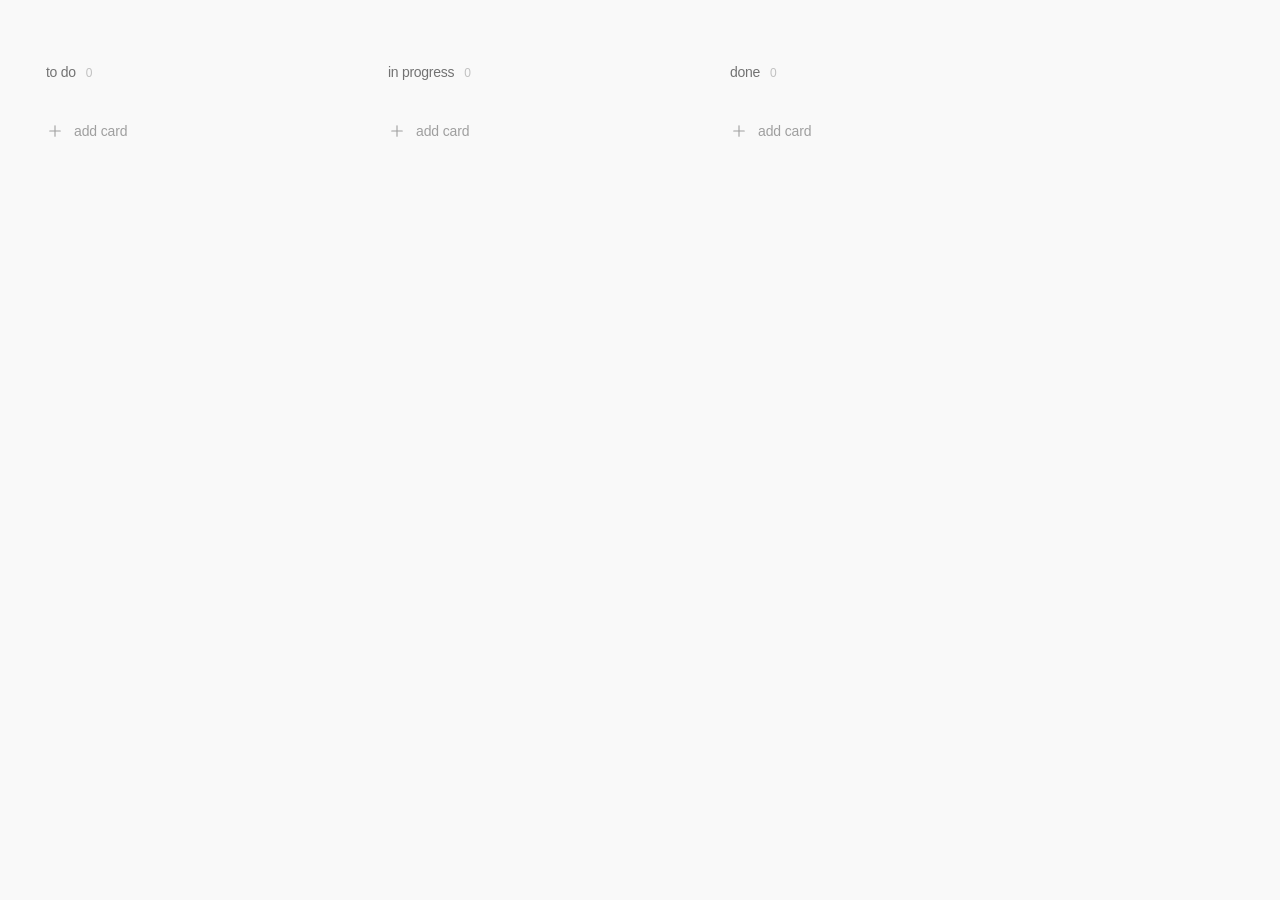
==== index.html @ e8276261 "feat: slick animations" ====
<!doctype html>
<html lang="en">
  <head>
    <meta charset="utf-8" />
    <meta name="viewport" content="width=device-width, initial-scale=1" />
    <title>trell0</title>
    <style>
      :root {
        --color-paper: #f9f9f9;
        --color-ink: #1a1a1a;
        --color-shelf: #ffffff;

        --bg: var(--color-paper);
        --fg: var(--color-ink);
        --sidebar: var(--color-shelf);
        --curve: cubic-bezier(0.16, 1, 0.3, 1);

        --card: #ffffff;
        --line: rgba(0, 0, 0, 0.06);
        --hover: rgba(0, 0, 0, 0.035);
      }

      * {
        box-sizing: border-box;
      }

      html,
      body {
        height: 100%;
      }

      body {
        margin: 0;
        overflow: hidden;
        background-color: var(--bg);
        color: var(--fg);
        -webkit-font-smoothing: antialiased;
        -moz-osx-font-smoothing: grayscale;
        font-family:
          -apple-system, BlinkMacSystemFont, "Geist Variable", sans-serif;
        transition:
          background-color 0.5s,
          color 0.5s;
      }

      .no-scrollbar::-webkit-scrollbar {
        display: none;
      }
      .no-scrollbar {
        -ms-overflow-style: none;
        scrollbar-width: none;
      }

      .topbar {
        position: fixed;
        top: 40px;
        left: 40px;
        z-index: 20;
        display: flex;
        align-items: center;
        gap: 10px;
        pointer-events: none;
      }
      .logo-mark {
        width: 16px;
        height: 16px;
        border-radius: 4px;
        border: 1px solid var(--fg);
        opacity: 0.2;
      }
      .topbar h1 {
        margin: 0;
        font-size: 14px;
        font-weight: 500;
        letter-spacing: -0.02em;
        text-transform: lowercase;
        opacity: 0.5;
      }

      .board {
        height: 100%;
        width: 100%;
        display: flex;
        gap: 22px;
        align-items: flex-start;
        padding: 56px 40px 40px;
        overflow-x: auto;
        overflow-y: hidden;
      }

      .column {
        flex: 0 0 320px;
        max-height: 100%;
        display: flex;
        flex-direction: column;
        min-height: 0;
      }

      .column-header {
        display: flex;
        align-items: baseline;
        gap: 10px;
        padding: 8px 6px 14px;
      }
      .column-header .title {
        font-size: 14px;
        font-weight: 500;
        letter-spacing: -0.02em;
        text-transform: lowercase;
        opacity: 0.6;
      }
      .column-header .count {
        font-size: 12px;
        font-weight: 400;
        opacity: 0.25;
        letter-spacing: -0.01em;
      }

      .cards {
        position: relative;
        display: flex;
        flex-direction: column;
        overflow-y: auto;
        padding-bottom: 0;
        min-height: 12px;
        transition: background-color 0.2s var(--curve);
        border-radius: 16px;
      }
      .cards.drag-over {
        background-color: var(--hover);
      }

      .card {
        position: relative;
        background: var(--card-bg, var(--card));
        border: 1px solid var(--line);
        border-radius: 14px;
        padding: 14px 38px 14px 16px;
        margin-bottom: 8px;
        cursor: pointer;
        font-size: 15px;
        font-weight: 300;
        line-height: 1.5;
        letter-spacing: -0.01em;
        transition:
          transform 0.25s var(--curve),
          box-shadow 0.25s var(--curve),
          opacity 0.25s var(--curve),
          border-color 0.25s var(--curve);
      }
      .card:hover {
        transform: translateY(-1px);
        border-color: color-mix(in srgb, var(--fg) 14%, transparent);
        box-shadow: 0 6px 20px -8px rgba(0, 0, 0, 0.25);
      }
      .card.dragging {
        opacity: 0.35;
      }
      .card-enter {
        animation: cardEnter 520ms var(--curve) both;
      }
      .card-removing {
        pointer-events: none;
        z-index: 5;
        animation: cardRemove 520ms var(--curve) forwards;
      }
      @keyframes cardEnter {
        from {
          opacity: 0;
          transform: translateY(18px) scale(0.96);
          filter: blur(8px);
        }
        to {
          opacity: 1;
          transform: translateY(0) scale(1);
          filter: blur(0);
        }
      }
      @keyframes cardRemove {
        0% {
          opacity: 1;
          transform: scale(1);
        }
        40% {
          opacity: 0.5;
          transform: translateY(-3px) scale(0.985);
        }
        100% {
          opacity: 0;
          transform: translateY(-10px) scale(0.94);
          filter: blur(6px);
        }
      }
      .card.empty .card-title {
        opacity: 0.25;
      }
      .card-title {
        display: block;
        text-transform: none;
        overflow-wrap: break-word;
        word-break: break-word;
      }
      .card-x {
        position: absolute;
        right: 10px;
        top: 50%;
        transform: translateY(-50%);
        padding: 5px;
        line-height: 0;
        border: none;
        background: none;
        color: var(--fg);
        cursor: pointer;
        opacity: 0;
        transition: opacity 0.2s var(--curve);
      }
      .card:hover .card-x {
        opacity: 0.35;
      }
      .card-x:hover {
        opacity: 1 !important;
      }

      .add-card {
        display: flex;
        align-items: center;
        gap: 10px;
        width: 100%;
        margin-top: 4px;
        padding: 12px 16px 12px 6px;
        border: none;
        background: none;
        color: var(--fg);
        cursor: pointer;
        border-radius: 12px;
        font-size: 14px;
        font-weight: 500;
        letter-spacing: -0.01em;
        text-transform: lowercase;
        opacity: 0.4;
        transition:
          opacity 0.2s,
          background-color 0.2s;
      }
      .add-card:hover {
        opacity: 0.9;
        background: var(--hover);
      }

      .icon {
        width: 18px;
        height: 18px;
        flex: 0 0 auto;
      }

      .editor-overlay {
        position: fixed;
        inset: 0;
        z-index: 100;
        display: flex;
        align-items: center;
        justify-content: center;
        padding: 32px;
        opacity: 0;
        pointer-events: none;
        transition: opacity 0.4s var(--curve);
      }
      .editor-overlay.open {
        opacity: 1;
        pointer-events: auto;
      }
      .editor-backdrop {
        position: absolute;
        inset: 0;
        background: color-mix(in srgb, var(--bg) 65%, transparent);
        -webkit-backdrop-filter: blur(8px);
        backdrop-filter: blur(8px);
      }
      .editor-modal {
        position: relative;
        z-index: 1;
        display: flex;
        flex-direction: column;
        width: 100%;
        max-width: 540px;
        max-height: 76vh;
        padding: 22px 24px 18px;
        background: var(--sidebar);
        border: 1px solid var(--line);
        border-radius: 20px;
        box-shadow: 0 30px 80px -24px rgba(0, 0, 0, 0.45);
        opacity: 0;
        transform: scale(0.985) translateY(8px);
        transition:
          opacity 0.4s var(--curve),
          transform 0.5s var(--curve);
      }
      .editor-overlay.open .editor-modal {
        opacity: 1;
        transform: scale(1) translateY(0);
      }

      .editor-close {
        position: absolute;
        top: 16px;
        right: 16px;
        z-index: 2;
        padding: 6px;
        line-height: 0;
        border: none;
        background: none;
        color: var(--fg);
        cursor: pointer;
        opacity: 0.25;
        transition: opacity 0.2s var(--curve);
      }
      .editor-close:hover {
        opacity: 0.9;
      }

      .status-wrap {
        display: flex;
        align-items: center;
        margin-bottom: 12px;
        padding-right: 34px;
      }
      .status-bar {
        font-size: 13px;
        font-weight: 300;
        letter-spacing: -0.02em;
        text-transform: lowercase;
        color: var(--fg);
        transition:
          opacity 0.3s var(--curve),
          transform 0.3s var(--curve),
          filter 0.3s var(--curve);
      }
      .status-visible {
        opacity: 0.4;
        transform: translateY(0);
      }
      .status-hidden {
        opacity: 0;
        transform: translateY(-5px);
      }
      .status-bar:hover {
        opacity: 1;
      }

      .card-color-picker {
        margin-top: 14px;
        display: flex;
        align-items: center;
        justify-content: flex-start;
        gap: 7px;
        opacity: 0;
        transform: translateY(-4px);
        pointer-events: none;
        transition:
          opacity 0.25s var(--curve),
          transform 0.25s var(--curve);
      }
      .editor-overlay.open .card-color-picker {
        opacity: 1;
        transform: translateY(0);
        pointer-events: auto;
      }
      .color-dot {
        width: 14px;
        height: 14px;
        border-radius: 999px;
        border: 1px solid color-mix(in srgb, var(--fg) 15%, transparent);
        background: var(--dot);
        cursor: pointer;
        opacity: 0.5;
        transform: scale(1);
        transition:
          opacity 0.2s var(--curve),
          transform 0.2s var(--curve),
          border-color 0.2s var(--curve);
      }
      .color-dot:hover {
        opacity: 0.9;
        transform: scale(1.06);
      }
      .color-dot.active {
        opacity: 1;
        transform: scale(1.1);
        border-color: color-mix(in srgb, var(--fg) 35%, transparent);
      }

      .editor-scroll {
        flex: 1;
        min-height: 0;
        width: 100%;
        padding: 4px 2px 6px;
        overflow-y: auto;
        scroll-behavior: smooth;
      }
      .editor-wrap {
        width: 100%;
        max-width: 100%;
        position: relative;
      }

      .custom-cursor {
        position: absolute;
        width: 1.5px;
        height: 1.2em;
        background: var(--fg);
        opacity: 0.4;
        pointer-events: none;
        z-index: 10;
        transform: translateY(15%);
        will-change: left, top;
        transition:
          left 80ms cubic-bezier(0.16, 1, 0.3, 1),
          top 80ms cubic-bezier(0.16, 1, 0.3, 1);
      }

      .text-base-style {
        font-family: inherit;
        font-size: 16px;
        font-weight: 300;
        line-height: 1.6;
        letter-spacing: -0.01em;
        white-space: pre-wrap;
        word-wrap: break-word;
        overflow-wrap: break-word;
        display: block;
        width: 100%;
        min-height: 160px;
        outline: none;
        color: var(--fg);
        caret-color: transparent !important;
      }

      [contenteditable] {
        caret-color: transparent !important;
      }
      [contenteditable]:empty:before {
        content: attr(data-placeholder);
        color: var(--fg);
        opacity: 0.2;
        pointer-events: none;
      }

      .char-fade {
        display: inline-block;
        opacity: 0;
        animation: char-entry 0.4s cubic-bezier(0.16, 1, 0.3, 1) forwards;
        will-change: transform, opacity;
      }
      .char-fade.stable {
        animation: none !important;
        opacity: 1 !important;
        transform: none !important;
      }
      @keyframes char-entry {
        from {
          opacity: 0;
          transform: translateY(2px);
          filter: blur(2px);
        }
        to {
          opacity: 1;
          transform: translateY(0);
          filter: blur(0);
        }
      }

      @media (max-width: 640px) {
        .board {
          gap: 14px;
          padding: 44px 16px 24px;
          scroll-snap-type: x proximity;
        }
        .column {
          flex: 0 0 84vw;
          scroll-snap-align: start;
        }
        .editor-overlay {
          padding: 16px;
        }
        .editor-modal {
          max-width: 100%;
          max-height: 84vh;
          padding: 20px 18px 16px;
          border-radius: 16px;
        }
        .text-base-style {
          font-size: 15px;
        }
      }
    </style>
  </head>
  <body>
    <div class="board no-scrollbar" id="board"></div>

    <div class="editor-overlay" id="overlay">
      <div class="editor-backdrop" id="backdrop"></div>
      <div class="editor-modal" id="modal">
        <button class="editor-close" id="closeBtn" title="close (esc)"></button>
        <div class="status-wrap">
          <div class="status-bar status-visible" id="status">0 words</div>
        </div>
        <div class="editor-scroll no-scrollbar">
          <div class="editor-wrap">
            <div class="custom-cursor" id="cursor"></div>
            <div
              id="editor"
              class="text-base-style"
              contenteditable="true"
              spellcheck="false"
              data-placeholder="start writing..."
            ></div>
          </div>
        </div>
        <div class="card-color-picker" id="cardColorPicker"></div>
      </div>
    </div>

    <script>
      const ICON_PLUS =
        '<svg class="icon" viewBox="0 0 24 24" fill="none" stroke="currentColor" stroke-width="1.5" stroke-linecap="round" stroke-linejoin="round"><path d="M12 5v14"/><path d="M5 12h14"/></svg>';
      const ICON_X =
        '<svg viewBox="0 0 24 24" width="14" height="14" fill="none" stroke="currentColor" stroke-width="2" stroke-linecap="round" stroke-linejoin="round"><path d="M18 6 6 18"/><path d="M6 6l12 12"/></svg>';
      const ICON_X_LG =
        '<svg viewBox="0 0 24 24" width="18" height="18" fill="none" stroke="currentColor" stroke-width="1.75" stroke-linecap="round" stroke-linejoin="round"><path d="M18 6 6 18"/><path d="M6 6l12 12"/></svg>';

      document.getElementById("closeBtn").innerHTML = ICON_X_LG;

      const COLUMNS = [
        { title: "to do", cards: [] },
        { title: "in progress", cards: [] },
        { title: "done", cards: [] },
      ];

      const STORAGE_KEY = "trell0-board-state";
      const CARD_COLORS = [
        "#FFFFFF",
        "#FFB3B3",
        "#FFD9B3",
        "#FFFFE0",
        "#B3FFB3",
        "#B3FFFF",
        "#B3B3FF",
        "#FFB3FF",
      ];

      let uid = 1;

      function getCleanText(html) {
        if (!html) return "";
        const doc = new DOMParser().parseFromString(html, "text/html");
        return doc.body.textContent || "";
      }
      function esc(c) {
        return c
          .replace(/&/g, "&amp;")
          .replace(/</g, "&lt;")
          .replace(/>/g, "&gt;");
      }
      function titleFromBody(body) {
        return getCleanText(body).trim().split("\n")[0] || "untitled";
      }

      const board = document.getElementById("board");

      function loadState() {
        try {
          const raw = localStorage.getItem(STORAGE_KEY);
          if (!raw) return COLUMNS;
          const parsed = JSON.parse(raw);
          if (!Array.isArray(parsed)) return COLUMNS;
          return parsed.map((col, i) => ({
            title: col.title || COLUMNS[i]?.title || "untitled",
            cards: Array.isArray(col.cards)
              ? col.cards.map((item) => {
                  if (typeof item === "string")
                    return { body: item, color: "" };
                  return {
                    body: item?.body || "",
                    color: item?.color || "",
                  };
                })
              : [],
          }));
        } catch {
          return COLUMNS;
        }
      }

      let state = loadState();

      function saveState() {
        try {
          localStorage.setItem(STORAGE_KEY, JSON.stringify(state));
        } catch {}
      }

      function syncStateFromDOM() {
        state = [...board.querySelectorAll(".column")].map((col) => ({
          title: col.querySelector(".title")?.textContent || "untitled",
          cards: [...col.querySelectorAll(".card:not(.card-removing)")].map(
            (card) => ({
              body: card.dataset.body || "",
              color: card.dataset.color || "",
            }),
          ),
        }));
      }

      function makeCard(input) {
        const body = typeof input === "string" ? input : input?.body || "";
        const color = typeof input === "string" ? "" : input?.color || "";
        const card = document.createElement("div");
        card.className = "card card-enter";
        card.draggable = true;
        card.dataset.id = "c" + uid++;
        card.dataset.body = body || "";
        card.dataset.color = color;

        const title = document.createElement("span");
        title.className = "card-title";
        card.appendChild(title);

        const x = document.createElement("button");
        x.className = "card-x";
        x.innerHTML = ICON_X;
        card.appendChild(x);

        refreshCard(card);

        card.addEventListener("click", () => openEditor(card));
        x.addEventListener("click", (e) => {
          e.stopPropagation();
          const add = card.closest(".column").querySelector(".add-card");

          const movers = [];
          let sib = card.nextElementSibling;
          while (sib) {
            if (sib.classList.contains("card")) movers.push(sib);
            sib = sib.nextElementSibling;
          }
          movers.push(add);
          const fromTops = movers.map((el) => el.getBoundingClientRect().top);

          const offTop = card.offsetTop;
          const w = card.offsetWidth;
          card.style.position = "absolute";
          card.style.top = offTop + "px";
          card.style.left = "0";
          card.style.width = w + "px";
          card.style.margin = "0";
          card.classList.add("card-removing");

          movers.forEach((el, i) => animateAddButton(el, fromTops[i]));

          syncStateFromDOM();
          updateCounts();
          saveState();

          card.addEventListener(
            "animationend",
            () => {
              card.remove();
            },
            { once: true },
          );
        });

        card.addEventListener("dragstart", () => {
          dragged = card;
          card.classList.add("dragging");
        });
        card.addEventListener("dragend", () => {
          card.classList.remove("dragging");
          dragged = null;
          document
            .querySelectorAll(".cards.drag-over")
            .forEach((c) => c.classList.remove("drag-over"));
        });

        return card;
      }

      function refreshCard(card) {
        const body = card.dataset.body;
        const clean = titleFromBody(body);
        card.querySelector(".card-title").textContent = clean;
        card.classList.toggle("empty", !getCleanText(body).trim());
        if (card.dataset.color)
          card.style.setProperty("--card-bg", card.dataset.color);
        else card.style.removeProperty("--card-bg");
      }

      function buildBoard() {
        board.innerHTML = "";
        state.forEach((col, colIndex) => {
          const column = document.createElement("div");
          column.className = "column";

          const header = document.createElement("div");
          header.className = "column-header";
          header.innerHTML =
            '<span class="title">' +
            col.title +
            '</span><span class="count"></span>';
          column.appendChild(header);

          const cards = document.createElement("div");
          cards.className = "cards no-scrollbar";
          column.appendChild(cards);

          col.cards.forEach((text) => cards.appendChild(makeCard(text)));

          const add = document.createElement("button");
          add.className = "add-card";
          add.innerHTML = ICON_PLUS + "<span>add card</span>";
          add.addEventListener("click", () => {
            const addTop = add.getBoundingClientRect().top;
            const c = makeCard({ body: "", color: "" });
            cards.appendChild(c);

            state[colIndex].cards.push({ body: "", color: "" });
            updateCounts();
            saveState();
            animateAddButton(add, addTop);

            setTimeout(() => {
              c.classList.remove("card-enter");
            }, 520);
          });
          column.appendChild(add);

          cards.addEventListener("dragover", (e) => {
            e.preventDefault();
            cards.classList.add("drag-over");
            if (!dragged) return;
            const after = afterElement(cards, e.clientY);
            if (after == null) cards.appendChild(dragged);
            else cards.insertBefore(dragged, after);
          });
          cards.addEventListener("dragleave", (e) => {
            if (!cards.contains(e.relatedTarget))
              cards.classList.remove("drag-over");
          });
          cards.addEventListener("drop", (e) => {
            e.preventDefault();
            cards.classList.remove("drag-over");
            syncStateFromDOM();
            updateCounts();
            saveState();
          });

          board.appendChild(column);
        });
        updateCounts();
      }

      function afterElement(container, y) {
        const els = [...container.querySelectorAll(".card:not(.dragging)")];
        let closest = { offset: -Infinity, el: null };
        for (const el of els) {
          const box = el.getBoundingClientRect();
          const offset = y - box.top - box.height / 2;
          if (offset < 0 && offset > closest.offset) closest = { offset, el };
        }
        return closest.el;
      }

      function animateAddButton(add, fromTop) {
        const toTop = add.getBoundingClientRect().top;
        const delta = fromTop - toTop;
        if (!delta) return;
        const easing =
          getComputedStyle(document.documentElement)
            .getPropertyValue("--curve")
            .trim() || "cubic-bezier(0.16, 1, 0.3, 1)";
        add.getAnimations().forEach((anim) => anim.cancel());
        add.animate(
          [
            { transform: `translateY(${delta}px)` },
            { transform: "translateY(0)" },
          ],
          { duration: 520, easing },
        );
      }

      function updateCounts() {
        document.querySelectorAll(".column").forEach((col) => {
          const n = col.querySelectorAll(".card:not(.card-removing)").length;
          col.querySelector(".count").textContent = n;
        });
      }

      let dragged = null;

      const overlay = document.getElementById("overlay");
      const backdrop = document.getElementById("backdrop");
      const editor = document.getElementById("editor");
      const cursorEl = document.getElementById("cursor");
      const statusBar = document.getElementById("status");
      const closeBtn = document.getElementById("closeBtn");
      const cardColorPicker = document.getElementById("cardColorPicker");

      let activeCard = null;
      let isTyping = false;
      let syncTimeout = null;
      let typingTimeout = null;

      function renderColorPicker() {
        cardColorPicker.innerHTML = "";
        CARD_COLORS.forEach((color, i) => {
          const dot = document.createElement("button");
          dot.className = "color-dot";
          dot.type = "button";
          dot.style.setProperty("--dot", color || "var(--card)");
          dot.title = i === 0 ? "default" : "set card color";
          dot.addEventListener("click", () => {
            if (!activeCard) return;
            activeCard.dataset.color = color;
            refreshCard(activeCard);
            syncStateFromDOM();
            saveState();
            syncColorPickerState();
          });
          cardColorPicker.appendChild(dot);
        });
      }

      function syncColorPickerState() {
        const selected = activeCard?.dataset.color || "";
        [...cardColorPicker.querySelectorAll(".color-dot")].forEach(
          (dot, i) => {
            dot.classList.toggle("active", CARD_COLORS[i] === selected);
          },
        );
      }

      function setTyping(t) {
        isTyping = t;
        statusBar.classList.toggle("status-hidden", t);
        statusBar.classList.toggle("status-visible", !t);
      }

      function updateWordCount() {
        const text = getCleanText(editor.innerHTML).trim();
        const wc = text ? text.split(/\s+/).length : 0;
        statusBar.textContent = wc + (wc === 1 ? " word" : " words");
      }

      function updateCursorPos() {
        const selection = window.getSelection();
        if (!selection || selection.rangeCount === 0 || !editor) return;

        const range = selection.getRangeAt(0).cloneRange();
        let rect;

        if (range.collapsed) {
          const dummy = document.createElement("span");
          dummy.textContent = "\u200b";
          range.insertNode(dummy);
          rect = dummy.getBoundingClientRect();
          const parent = dummy.parentNode;
          if (parent) {
            parent.removeChild(dummy);
            parent.normalize();
          }
        } else {
          rect = range.getBoundingClientRect();
        }

        if (rect) {
          const editorRect = editor.getBoundingClientRect();
          cursorEl.style.left = rect.left - editorRect.left + "px";
          cursorEl.style.top = rect.top - editorRect.top + "px";
        }
      }

      function edit() {
        if (!editor) return;
        const val = editor.innerHTML;

        setTyping(true);
        if (typingTimeout) clearTimeout(typingTimeout);
        typingTimeout = setTimeout(() => setTyping(false), 800);

        if (syncTimeout) clearTimeout(syncTimeout);
        syncTimeout = setTimeout(() => {
          if (activeCard) {
            activeCard.dataset.body = val;
            refreshCard(activeCard);
            syncStateFromDOM();
            saveState();
          }
        }, 1000);

        updateWordCount();
        updateCursorPos();
      }

      function handleKeyDown(e) {
        const isMod = e.metaKey || e.ctrlKey;

        if (e.key === "Escape") {
          closeEditor();
          return;
        }

        if (e.key === "Enter") {
          editor
            .querySelectorAll(".char-fade:not(.stable)")
            .forEach((el) => el.classList.add("stable"));
          setTimeout(() => {
            edit();
            updateCursorPos();
          }, 10);
          return;
        }

        if (e.key.length === 1 && !isMod) {
          e.preventDefault();
          const char = e.key === " " ? "&nbsp;" : esc(e.key);
          const html = '<span class="char-fade">' + char + "</span>";
          document.execCommand("insertHTML", false, html);

          const lastChar = editor.querySelector(".char-fade:not(.stable)");
          if (lastChar) setTimeout(() => lastChar.classList.add("stable"), 400);

          edit();
        }

        if (e.key === "Tab") {
          e.preventDefault();
          document.execCommand("insertHTML", false, "&nbsp;&nbsp;");
          edit();
        }

        setTimeout(updateCursorPos, 0);
      }

      editor.addEventListener("input", edit);
      editor.addEventListener("keydown", handleKeyDown);
      editor.addEventListener("mouseup", updateCursorPos);
      editor.addEventListener("keyup", updateCursorPos);

      function openEditor(card) {
        if (activeCard === card) return;
        if (activeCard) closeEditor();

        activeCard = card;

        editor.innerHTML = card.dataset.body || "";
        editor
          .querySelectorAll(".char-fade")
          .forEach((el) => el.classList.add("stable"));

        setTyping(false);
        updateWordCount();
        syncColorPickerState();

        overlay.classList.add("open");
        requestAnimationFrame(() => {
          editor.focus();
          const range = document.createRange();
          const sel = window.getSelection();
          range.selectNodeContents(editor);
          range.collapse(false);
          sel.removeAllRanges();
          sel.addRange(range);
          requestAnimationFrame(updateCursorPos);
        });
      }

      function closeEditor() {
        if (!activeCard) return;
        if (syncTimeout) clearTimeout(syncTimeout);
        activeCard.dataset.body = editor.innerHTML;
        refreshCard(activeCard);
        syncStateFromDOM();
        saveState();
        activeCard = null;
        overlay.classList.remove("open");
      }

      backdrop.addEventListener("click", () => closeEditor());

      closeBtn.addEventListener("click", (e) => {
        e.stopPropagation();
        closeEditor();
      });

      buildBoard();
      renderColorPicker();
    </script>
  </body>
</html>
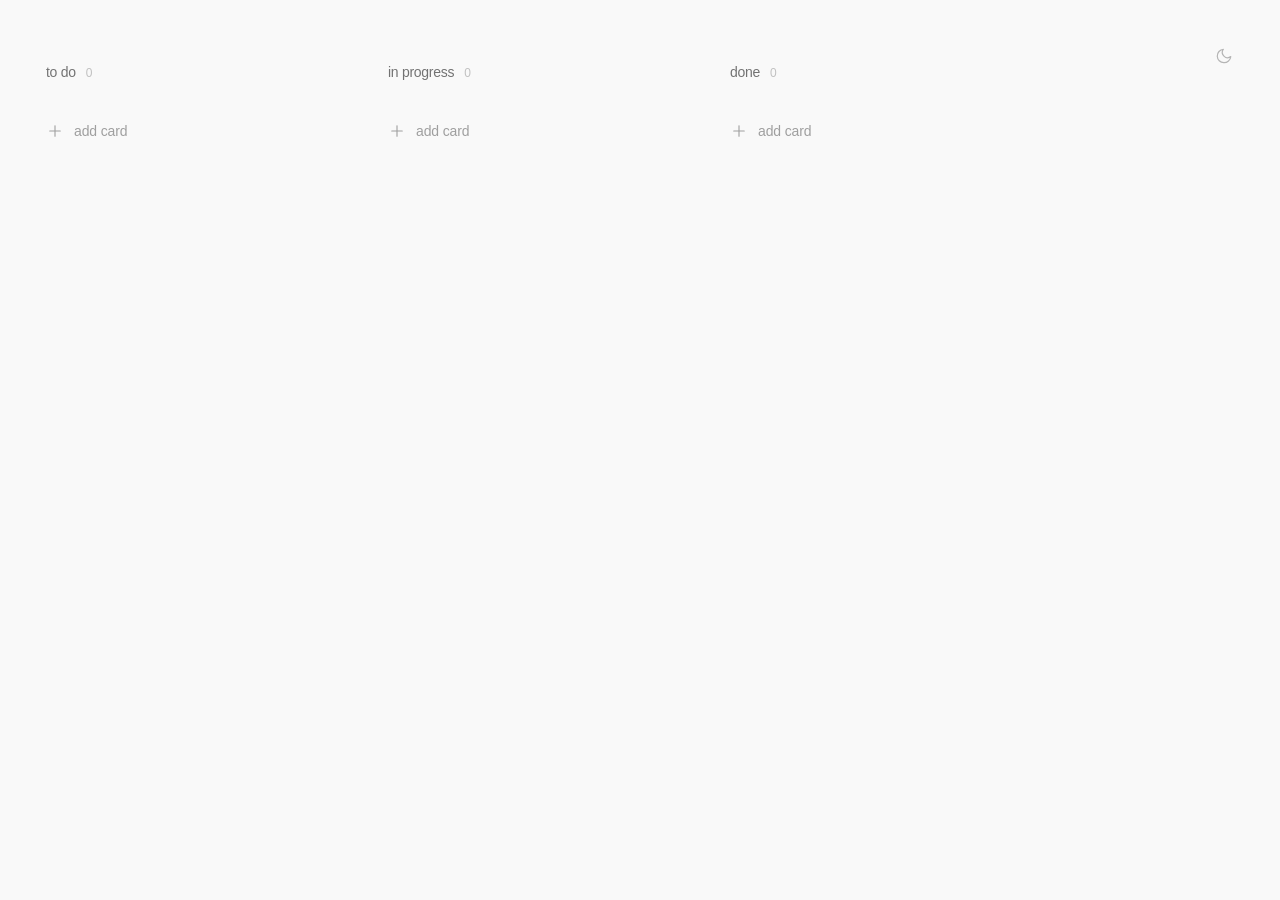
==== commit e62fffde: "feat: dark mode" ====
--- a/index.html
+++ b/index.html
@@ -18,6 +18,22 @@
         --card: #ffffff;
         --line: rgba(0, 0, 0, 0.06);
         --hover: rgba(0, 0, 0, 0.035);
+        --card-shadow: 0 6px 20px -8px rgba(0, 0, 0, 0.25);
+
+        color-scheme: light;
+      }
+
+      :root[data-theme="dark"] {
+        --color-paper: #0d0d0f;
+        --color-ink: #ececed;
+        --color-shelf: #161618;
+
+        --card: #1a1a1d;
+        --line: rgba(255, 255, 255, 0.08);
+        --hover: rgba(255, 255, 255, 0.05);
+        --card-shadow: 0 10px 28px -12px rgba(0, 0, 0, 0.75);
+
+        color-scheme: dark;
       }
 
       * {
@@ -77,6 +93,51 @@
         opacity: 0.5;
       }
 
+      .theme-toggle {
+        position: fixed;
+        top: 40px;
+        right: 40px;
+        z-index: 20;
+        display: flex;
+        align-items: center;
+        justify-content: center;
+        padding: 7px;
+        line-height: 0;
+        border: none;
+        background: none;
+        color: var(--fg);
+        cursor: pointer;
+        border-radius: 9px;
+        opacity: 0.3;
+        -webkit-tap-highlight-color: transparent;
+        transition:
+          opacity 0.2s var(--curve),
+          background-color 0.2s var(--curve);
+      }
+      .theme-toggle:hover {
+        opacity: 0.85;
+        background: var(--hover);
+      }
+      .theme-toggle svg {
+        width: 18px;
+        height: 18px;
+        animation: iconSwap 0.5s var(--curve);
+        transition: transform 0.55s var(--curve);
+      }
+      .theme-toggle:hover svg {
+        transform: rotate(35deg) scale(1.06);
+      }
+      @keyframes iconSwap {
+        from {
+          opacity: 0;
+          transform: rotate(-40deg) scale(0.7);
+        }
+        to {
+          opacity: 1;
+          transform: rotate(0) scale(1);
+        }
+      }
+
       .board {
         height: 100%;
         width: 100%;
@@ -133,6 +194,7 @@
       .card {
         position: relative;
         background: var(--card-bg, var(--card));
+        color: var(--card-fg, var(--fg));
         border: 1px solid var(--line);
         border-radius: 14px;
         padding: 14px 38px 14px 16px;
@@ -146,12 +208,14 @@
           transform 0.25s var(--curve),
           box-shadow 0.25s var(--curve),
           opacity 0.25s var(--curve),
-          border-color 0.25s var(--curve);
+          border-color 0.25s var(--curve),
+          background-color 0.4s var(--curve),
+          color 0.4s var(--curve);
       }
       .card:hover {
         transform: translateY(-1px);
         border-color: color-mix(in srgb, var(--fg) 14%, transparent);
-        box-shadow: 0 6px 20px -8px rgba(0, 0, 0, 0.25);
+        box-shadow: var(--card-shadow);
       }
       .card.dragging {
         opacity: 0.35;
@@ -209,7 +273,7 @@
         line-height: 0;
         border: none;
         background: none;
-        color: var(--fg);
+        color: inherit;
         cursor: pointer;
         opacity: 0;
         transition: opacity 0.2s var(--curve);
@@ -293,7 +357,9 @@
         transform: scale(0.985) translateY(8px);
         transition:
           opacity 0.4s var(--curve),
-          transform 0.5s var(--curve);
+          transform 0.5s var(--curve),
+          background-color 0.5s,
+          border-color 0.5s;
       }
       .editor-overlay.open .editor-modal {
         opacity: 1;
@@ -470,32 +536,152 @@
       }
 
       @media (max-width: 640px) {
+        .topbar {
+          top: 16px;
+          left: 16px;
+        }
         .board {
           gap: 14px;
           padding: 44px 16px 24px;
-          scroll-snap-type: x proximity;
+          scroll-snap-type: x mandatory;
+          -webkit-overflow-scrolling: touch;
         }
         .column {
-          flex: 0 0 84vw;
-          scroll-snap-align: start;
+          flex: 0 0 85vw;
+          scroll-snap-align: center;
+        }
+        .theme-toggle {
+          top: 14px;
+          right: 16px;
+          padding: 10px;
+        }
+        .theme-toggle svg {
+          width: 20px;
+          height: 20px;
+        }
+        .card {
+          padding: 16px 40px 16px 16px;
+          font-size: 16px;
+          margin-bottom: 10px;
+          border-radius: 16px;
+          -webkit-tap-highlight-color: transparent;
+        }
+        .card-x {
+          opacity: 0.35;
+          padding: 8px;
+        }
+        .card-x svg {
+          width: 16px;
+          height: 16px;
+        }
+        .add-card {
+          padding: 14px 16px 14px 8px;
+          font-size: 15px;
+          min-height: 48px;
+        }
+        .add-card .icon {
+          width: 20px;
+          height: 20px;
         }
         .editor-overlay {
-          padding: 16px;
+          padding: 12px;
+          align-items: flex-end;
         }
         .editor-modal {
           max-width: 100%;
-          max-height: 84vh;
-          padding: 20px 18px 16px;
-          border-radius: 16px;
+          max-height: 85vh;
+          padding: 20px 16px 16px;
+          border-radius: 20px 20px 0 0;
+          transform: translateY(20px);
+        }
+        .editor-scroll {
+          max-height: 60vh;
+        }
+        .editor-close {
+          padding: 10px;
+          top: 12px;
+          right: 12px;
         }
         .text-base-style {
-          font-size: 15px;
+          font-size: 16px;
+          min-height: 120px;
+        }
+        .card-color-picker {
+          gap: 10px;
+          padding-bottom: env(safe-area-inset-bottom, 8px);
+        }
+        .color-dot {
+          width: 20px;
+          height: 20px;
+          padding: 0;
+          min-width: 20px;
+        }
+        .status-bar {
+          font-size: 14px;
+        }
+      }
+
+      @media (max-width: 380px) {
+        .board {
+          padding: 40px 12px 20px;
+          gap: 12px;
+        }
+        .column {
+          flex: 0 0 88vw;
+        }
+        .column-header {
+          padding: 6px 4px 10px;
+        }
+        .editor-modal {
+          padding: 16px 12px 12px;
+        }
+      }
+
+      @media (min-width: 641px) and (max-width: 1024px) {
+        .board {
+          padding: 56px 24px 32px;
+          gap: 18px;
+        }
+        .column {
+          flex: 0 0 280px;
+        }
+      }
+
+      @media (prefers-reduced-motion: reduce) {
+        *,
+        *::before,
+        *::after {
+          animation-duration: 0.01ms !important;
+          animation-iteration-count: 1 !important;
+          transition-duration: 0.01ms !important;
         }
       }
     </style>
+    <script>
+      (function () {
+        try {
+          var saved = localStorage.getItem("trell0-theme");
+          var theme =
+            saved === "dark" || saved === "light"
+              ? saved
+              : window.matchMedia &&
+                  window.matchMedia("(prefers-color-scheme: dark)").matches
+                ? "dark"
+                : "light";
+          document.documentElement.setAttribute("data-theme", theme);
+        } catch (e) {}
+      })();
+    </script>
   </head>
   <body>
     <div class="board no-scrollbar" id="board"></div>
+
+    <button
+      class="theme-toggle"
+      id="themeToggle"
+      aria-label="toggle theme"
+      title="toggle theme"
+    ></button>
 
     <div class="editor-overlay" id="overlay">
       <div class="editor-backdrop" id="backdrop"></div>
@@ -527,6 +713,10 @@
         '<svg viewBox="0 0 24 24" width="14" height="14" fill="none" stroke="currentColor" stroke-width="2" stroke-linecap="round" stroke-linejoin="round"><path d="M18 6 6 18"/><path d="M6 6l12 12"/></svg>';
       const ICON_X_LG =
         '<svg viewBox="0 0 24 24" width="18" height="18" fill="none" stroke="currentColor" stroke-width="1.75" stroke-linecap="round" stroke-linejoin="round"><path d="M18 6 6 18"/><path d="M6 6l12 12"/></svg>';
+      const ICON_MOON =
+        '<svg viewBox="0 0 24 24" fill="none" stroke="currentColor" stroke-width="1.6" stroke-linecap="round" stroke-linejoin="round"><path d="M21 12.79A9 9 0 1 1 11.21 3 7 7 0 0 0 21 12.79z"/></svg>';
+      const ICON_SUN =
+        '<svg viewBox="0 0 24 24" fill="none" stroke="currentColor" stroke-width="1.6" stroke-linecap="round" stroke-linejoin="round"><circle cx="12" cy="12" r="4"/><path d="M12 2v2"/><path d="M12 20v2"/><path d="M4.93 4.93l1.41 1.41"/><path d="M17.66 17.66l1.41 1.41"/><path d="M2 12h2"/><path d="M20 12h2"/><path d="M6.34 17.66l-1.41 1.41"/><path d="M19.07 4.93l-1.41 1.41"/></svg>';
 
       document.getElementById("closeBtn").innerHTML = ICON_X_LG;
 
@@ -538,7 +728,7 @@
 
       const STORAGE_KEY = "trell0-board-state";
       const CARD_COLORS = [
-        "#FFFFFF",
+        "",
         "#FFB3B3",
         "#FFD9B3",
         "#FFFFE0",
@@ -690,9 +880,13 @@
         const clean = titleFromBody(body);
         card.querySelector(".card-title").textContent = clean;
         card.classList.toggle("empty", !getCleanText(body).trim());
-        if (card.dataset.color)
+        if (card.dataset.color) {
           card.style.setProperty("--card-bg", card.dataset.color);
-        else card.style.removeProperty("--card-bg");
+          card.style.setProperty("--card-fg", "#1a1a1a");
+        } else {
+          card.style.removeProperty("--card-bg");
+          card.style.removeProperty("--card-fg");
+        }
       }
 
       function buildBoard() {
@@ -992,6 +1186,45 @@
         closeEditor();
       });
 
+      const themeToggle = document.getElementById("themeToggle");
+
+      function applyTheme(theme) {
+        document.documentElement.setAttribute("data-theme", theme);
+        themeToggle.innerHTML = theme === "dark" ? ICON_SUN : ICON_MOON;
+        themeToggle.title =
+          theme === "dark" ? "switch to light" : "switch to dark";
+      }
+
+      function currentTheme() {
+        return document.documentElement.getAttribute("data-theme") === "dark"
+          ? "dark"
+          : "light";
+      }
+
+      applyTheme(currentTheme());
+
+      themeToggle.addEventListener("click", () => {
+        const next = currentTheme() === "dark" ? "light" : "dark";
+        applyTheme(next);
+        try {
+          localStorage.setItem("trell0-theme", next);
+        } catch {}
+      });
+
+      const themeMedia =
+        window.matchMedia && window.matchMedia("(prefers-color-scheme: dark)");
+      if (themeMedia && themeMedia.addEventListener) {
+        themeMedia.addEventListener("change", (e) => {
+          let saved;
+          try {
+            saved = localStorage.getItem("trell0-theme");
+          } catch {}
+          if (saved !== "dark" && saved !== "light") {
+            applyTheme(e.matches ? "dark" : "light");
+          }
+        });
+      }
+
       buildBoard();
       renderColorPicker();
     </script>
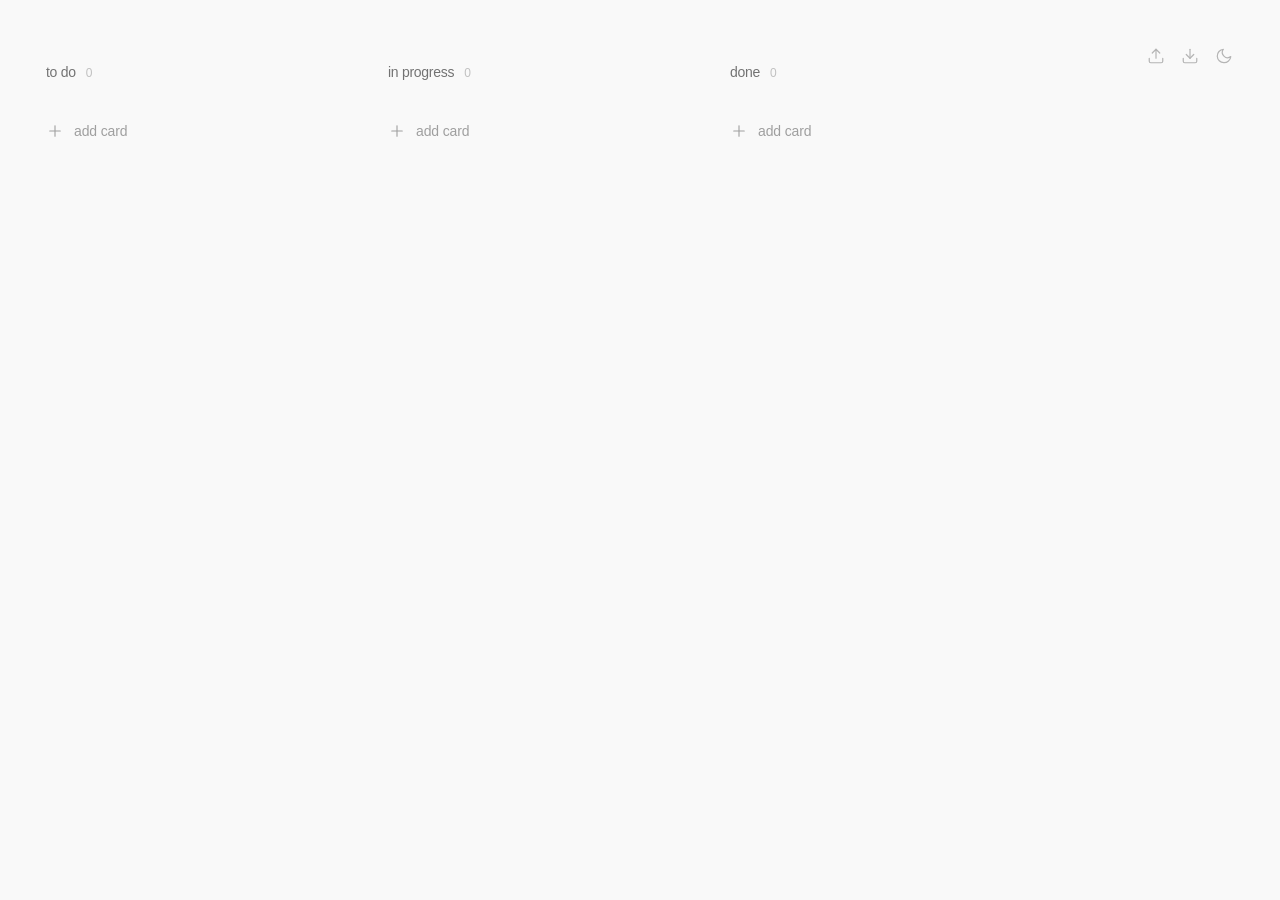
==== commit 744837db: "feat: json export/upload" ====
--- a/index.html
+++ b/index.html
@@ -93,11 +93,43 @@
         opacity: 0.5;
       }
 
-      .theme-toggle {
+      .top-actions {
         position: fixed;
         top: 40px;
         right: 40px;
         z-index: 20;
+        display: flex;
+        align-items: center;
+        gap: 2px;
+      }
+
+      .top-action {
+        display: flex;
+        align-items: center;
+        justify-content: center;
+        padding: 7px;
+        line-height: 0;
+        border: none;
+        background: none;
+        color: var(--fg);
+        cursor: pointer;
+        border-radius: 9px;
+        opacity: 0.3;
+        -webkit-tap-highlight-color: transparent;
+        transition:
+          opacity 0.2s var(--curve),
+          background-color 0.2s var(--curve);
+      }
+      .top-action:hover {
+        opacity: 0.85;
+        background: var(--hover);
+      }
+      .top-action svg {
+        width: 18px;
+        height: 18px;
+      }
+
+      .theme-toggle {
         display: flex;
         align-items: center;
         justify-content: center;
@@ -550,9 +582,18 @@
           flex: 0 0 85vw;
           scroll-snap-align: center;
         }
-        .theme-toggle {
+        .top-actions {
           top: 14px;
           right: 16px;
+        }
+        .top-action {
+          padding: 10px;
+        }
+        .top-action svg {
+          width: 20px;
+          height: 20px;
+        }
+        .theme-toggle {
           padding: 10px;
         }
         .theme-toggle svg {
@@ -676,12 +717,27 @@
   <body>
     <div class="board no-scrollbar" id="board"></div>
 
-    <button
-      class="theme-toggle"
-      id="themeToggle"
-      aria-label="toggle theme"
-      title="toggle theme"
-    ></button>
+    <div class="top-actions" id="topActions">
+      <button
+        class="top-action"
+        id="importBtn"
+        aria-label="import board"
+        title="import board"
+      ></button>
+      <button
+        class="top-action"
+        id="exportBtn"
+        aria-label="export board"
+        title="export board"
+      ></button>
+      <button
+        class="theme-toggle"
+        id="themeToggle"
+        aria-label="toggle theme"
+        title="toggle theme"
+      ></button>
+    </div>
+    <input type="file" id="importInput" accept=".json" hidden />
 
     <div class="editor-overlay" id="overlay">
       <div class="editor-backdrop" id="backdrop"></div>
@@ -717,8 +773,14 @@
         '<svg viewBox="0 0 24 24" fill="none" stroke="currentColor" stroke-width="1.6" stroke-linecap="round" stroke-linejoin="round"><path d="M21 12.79A9 9 0 1 1 11.21 3 7 7 0 0 0 21 12.79z"/></svg>';
       const ICON_SUN =
         '<svg viewBox="0 0 24 24" fill="none" stroke="currentColor" stroke-width="1.6" stroke-linecap="round" stroke-linejoin="round"><circle cx="12" cy="12" r="4"/><path d="M12 2v2"/><path d="M12 20v2"/><path d="M4.93 4.93l1.41 1.41"/><path d="M17.66 17.66l1.41 1.41"/><path d="M2 12h2"/><path d="M20 12h2"/><path d="M6.34 17.66l-1.41 1.41"/><path d="M19.07 4.93l-1.41 1.41"/></svg>';
+      const ICON_DOWNLOAD =
+        '<svg viewBox="0 0 24 24" fill="none" stroke="currentColor" stroke-width="1.6" stroke-linecap="round" stroke-linejoin="round"><path d="M21 15v4a2 2 0 0 1-2 2H5a2 2 0 0 1-2-2v-4"/><polyline points="7 10 12 15 17 10"/><line x1="12" y1="15" x2="12" y2="3"/></svg>';
+      const ICON_UPLOAD =
+        '<svg viewBox="0 0 24 24" fill="none" stroke="currentColor" stroke-width="1.6" stroke-linecap="round" stroke-linejoin="round"><path d="M21 15v4a2 2 0 0 1-2 2H5a2 2 0 0 1-2-2v-4"/><polyline points="17 8 12 3 7 8"/><line x1="12" y1="3" x2="12" y2="15"/></svg>';
 
       document.getElementById("closeBtn").innerHTML = ICON_X_LG;
+      document.getElementById("importBtn").innerHTML = ICON_UPLOAD;
+      document.getElementById("exportBtn").innerHTML = ICON_DOWNLOAD;
 
       const COLUMNS = [
         { title: "to do", cards: [] },
@@ -789,6 +851,50 @@
         } catch {}
       }
 
+      function exportBoard() {
+        syncStateFromDOM();
+        const json = JSON.stringify(state, null, 2);
+        const blob = new Blob([json], { type: "application/json" });
+        const url = URL.createObjectURL(blob);
+        const a = document.createElement("a");
+        a.href = url;
+        a.download = "trell0-board.json";
+        a.click();
+        URL.revokeObjectURL(url);
+      }
+
+      function importBoard(file) {
+        if (!file) return;
+        const reader = new FileReader();
+        reader.onload = (e) => {
+          try {
+            const parsed = JSON.parse(e.target.result);
+            if (!Array.isArray(parsed)) throw new Error();
+            const validated = parsed.map((col, i) => ({
+              title: col.title || COLUMNS[i]?.title || "untitled",
+              cards: Array.isArray(col.cards)
+                ? col.cards.map((item) => {
+                    if (typeof item === "string")
+                      return { body: item, color: "" };
+                    return {
+                      body: item?.body || "",
+                      color: item?.color || "",
+                    };
+                  })
+                : [],
+            }));
+            if (activeCard) closeEditor();
+            state = validated;
+            saveState();
+            buildBoard();
+          } catch {
+            alert("Invalid board file.");
+          }
+        };
+        reader.readAsText(file);
+        fileInput.value = "";
+      }
+
       function syncStateFromDOM() {
         state = [...board.querySelectorAll(".column")].map((col) => ({
           title: col.querySelector(".title")?.textContent || "untitled",
@@ -1225,6 +1331,16 @@
         });
       }
 
+      const importBtn = document.getElementById("importBtn");
+      const exportBtn = document.getElementById("exportBtn");
+      const fileInput = document.getElementById("importInput");
+
+      importBtn.addEventListener("click", () => fileInput.click());
+      exportBtn.addEventListener("click", exportBoard);
+      fileInput.addEventListener("change", () =>
+        importBoard(fileInput.files[0]),
+      );
+
       buildBoard();
       renderColorPicker();
     </script>
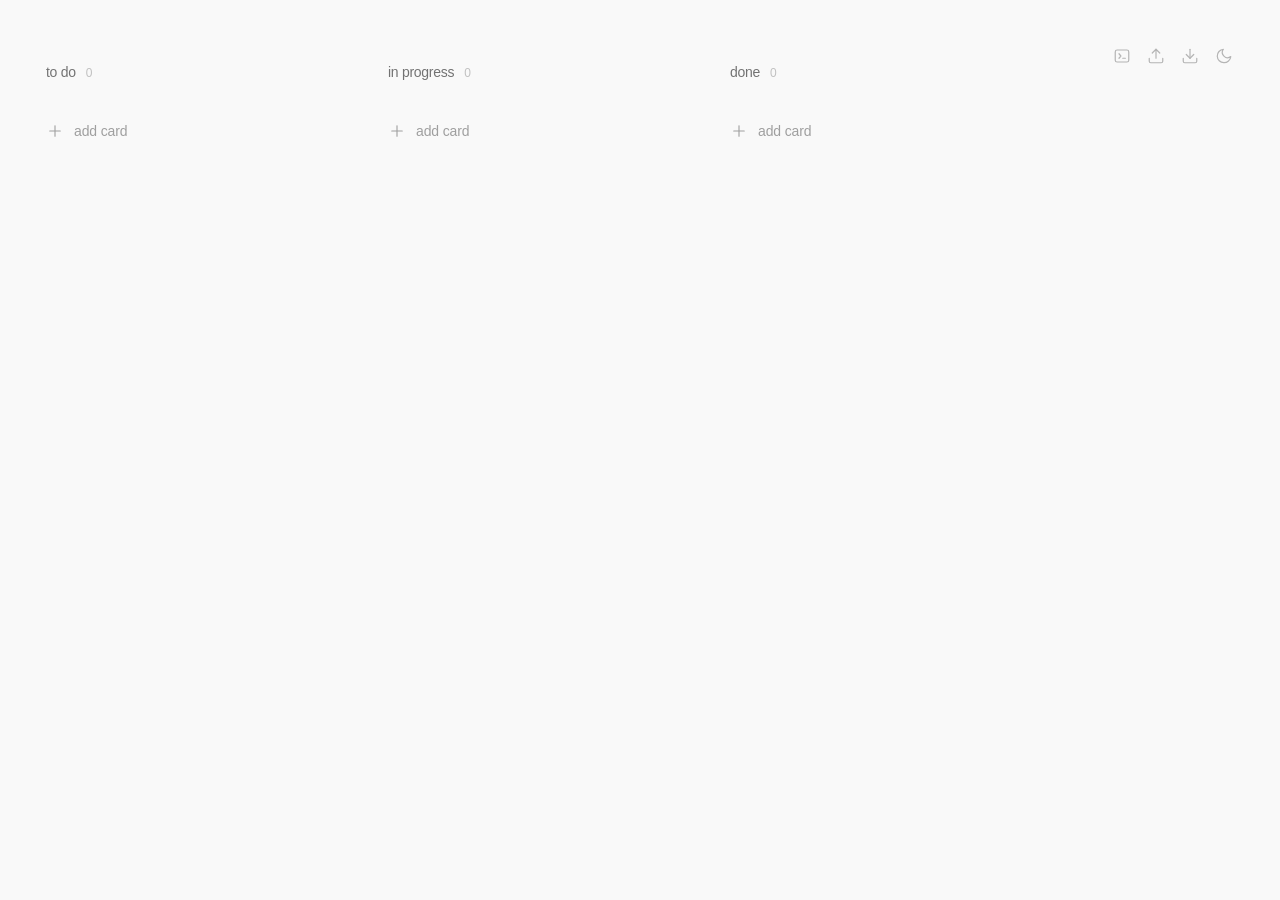
==== commit 2541f8aa: "feat: command pallete" ====
--- a/index.html
+++ b/index.html
@@ -65,32 +65,6 @@
       .no-scrollbar {
         -ms-overflow-style: none;
         scrollbar-width: none;
-      }
-
-      .topbar {
-        position: fixed;
-        top: 40px;
-        left: 40px;
-        z-index: 20;
-        display: flex;
-        align-items: center;
-        gap: 10px;
-        pointer-events: none;
-      }
-      .logo-mark {
-        width: 16px;
-        height: 16px;
-        border-radius: 4px;
-        border: 1px solid var(--fg);
-        opacity: 0.2;
-      }
-      .topbar h1 {
-        margin: 0;
-        font-size: 14px;
-        font-weight: 500;
-        letter-spacing: -0.02em;
-        text-transform: lowercase;
-        opacity: 0.5;
       }
 
       .top-actions {
@@ -567,11 +541,501 @@
         }
       }
 
+      .palette-overlay {
+        position: fixed;
+        inset: 0;
+        z-index: 200;
+        display: flex;
+        align-items: flex-start;
+        justify-content: center;
+        padding: 13vh 24px 24px;
+        opacity: 0;
+        pointer-events: none;
+        transition: opacity 0.3s var(--curve);
+      }
+      .palette-overlay.open {
+        opacity: 1;
+        pointer-events: auto;
+      }
+      .palette-backdrop {
+        position: absolute;
+        inset: 0;
+        background: color-mix(in srgb, var(--bg) 58%, transparent);
+        -webkit-backdrop-filter: blur(7px);
+        backdrop-filter: blur(7px);
+      }
+      .palette {
+        position: relative;
+        z-index: 1;
+        display: flex;
+        flex-direction: column;
+        width: 100%;
+        max-width: 560px;
+        max-height: 64vh;
+        background: var(--sidebar);
+        border: 1px solid var(--line);
+        border-radius: 18px;
+        box-shadow: 0 30px 80px -24px rgba(0, 0, 0, 0.5);
+        overflow: hidden;
+        opacity: 0;
+        transform: scale(0.98) translateY(-10px);
+        transition:
+          opacity 0.3s var(--curve),
+          transform 0.42s var(--curve),
+          background-color 0.5s,
+          border-color 0.5s;
+      }
+      .palette-overlay.open .palette {
+        opacity: 1;
+        transform: scale(1) translateY(0);
+      }
+
+      .palette-input-row {
+        display: flex;
+        align-items: center;
+        gap: 11px;
+        padding: 16px 18px;
+        flex: 0 0 auto;
+      }
+      .palette-lead {
+        display: flex;
+        align-items: center;
+        line-height: 0;
+        color: var(--fg);
+        flex: 0 0 auto;
+      }
+      .palette-lead svg {
+        width: 17px;
+        height: 17px;
+        opacity: 0.3;
+      }
+      .mode-chip {
+        display: inline-flex;
+        align-items: center;
+        gap: 7px;
+        padding: 5px 7px 5px 11px;
+        border: 1px solid var(--line);
+        border-radius: 9px;
+        background: var(--hover);
+        font-size: 13px;
+        font-weight: 400;
+        letter-spacing: -0.01em;
+        text-transform: lowercase;
+        color: var(--fg);
+        opacity: 0.85;
+        cursor: pointer;
+        white-space: nowrap;
+        transition:
+          opacity 0.2s var(--curve),
+          background-color 0.2s var(--curve);
+      }
+      .mode-chip:hover {
+        opacity: 1;
+        background: color-mix(in srgb, var(--fg) 8%, transparent);
+      }
+      .mode-chip-x {
+        display: flex;
+        align-items: center;
+        line-height: 0;
+        opacity: 0.55;
+      }
+      .mode-chip-x svg {
+        width: 11px;
+        height: 11px;
+      }
+      .palette-input {
+        flex: 1;
+        min-width: 0;
+        border: none;
+        background: none;
+        outline: none;
+        color: var(--fg);
+        font-family: inherit;
+        font-size: 17px;
+        font-weight: 300;
+        letter-spacing: -0.01em;
+        padding: 2px 0;
+      }
+      .palette-input::placeholder {
+        color: var(--fg);
+        opacity: 0.25;
+      }
+      .palette-divider {
+        height: 1px;
+        background: var(--line);
+        flex: 0 0 auto;
+      }
+      .palette-body {
+        flex: 1;
+        min-height: 0;
+        overflow-y: auto;
+        padding: 8px;
+      }
+      .palette-row {
+        display: flex;
+        align-items: center;
+        gap: 13px;
+        width: 100%;
+        padding: 11px 12px;
+        border: none;
+        background: none;
+        color: var(--fg);
+        cursor: pointer;
+        border-radius: 11px;
+        text-align: left;
+        font-family: inherit;
+        transition: background-color 0.15s var(--curve);
+        animation: rowEnter 0.3s var(--curve) both;
+      }
+      .palette-row:focus-visible {
+        outline: none;
+      }
+      .palette-row.selected {
+        background: var(--hover);
+      }
+      .row-icon {
+        display: flex;
+        align-items: center;
+        line-height: 0;
+        opacity: 0.5;
+        flex: 0 0 auto;
+        transition: opacity 0.15s var(--curve);
+      }
+      .palette-row.selected .row-icon {
+        opacity: 0.75;
+      }
+      .row-icon svg {
+        width: 18px;
+        height: 18px;
+      }
+      .row-label {
+        flex: 1;
+        font-size: 14.5px;
+        font-weight: 400;
+        letter-spacing: -0.01em;
+        text-transform: lowercase;
+        opacity: 0.78;
+      }
+      .row-key {
+        font-size: 13px;
+        opacity: 0;
+        transition: opacity 0.15s var(--curve);
+        flex: 0 0 auto;
+      }
+      .palette-row.selected .row-key {
+        opacity: 0.3;
+      }
+      @keyframes rowEnter {
+        from {
+          opacity: 0;
+          transform: translateY(4px);
+        }
+        to {
+          opacity: 1;
+          transform: translateY(0);
+        }
+      }
+      .palette-empty {
+        padding: 22px 14px;
+        font-size: 14px;
+        font-weight: 300;
+        letter-spacing: -0.01em;
+        text-transform: lowercase;
+        opacity: 0.3;
+      }
+      .palette-chips {
+        display: flex;
+        flex-wrap: wrap;
+        gap: 7px;
+        padding: 6px 6px 4px;
+      }
+      .palette-chip {
+        display: inline-flex;
+        align-items: center;
+        gap: 7px;
+        padding: 8px 13px;
+        border: 1px solid var(--line);
+        border-radius: 999px;
+        background: none;
+        color: var(--fg);
+        cursor: pointer;
+        font-family: inherit;
+        font-size: 13.5px;
+        font-weight: 400;
+        letter-spacing: -0.01em;
+        text-transform: lowercase;
+        opacity: 0.6;
+        transition:
+          opacity 0.2s var(--curve),
+          background-color 0.2s var(--curve),
+          border-color 0.2s var(--curve);
+      }
+      .palette-chip:hover {
+        opacity: 0.95;
+        background: var(--hover);
+      }
+      .palette-chip.active {
+        opacity: 1;
+        border-color: color-mix(in srgb, var(--fg) 28%, transparent);
+        background: var(--hover);
+      }
+      .chip-dot {
+        width: 7px;
+        height: 7px;
+        border-radius: 999px;
+        background: currentColor;
+        opacity: 0.4;
+        flex: 0 0 auto;
+      }
+      .palette-chip.active .chip-dot {
+        opacity: 0.85;
+      }
+      .palette-hint {
+        padding: 13px 12px 6px;
+        font-size: 12.5px;
+        font-weight: 300;
+        letter-spacing: -0.01em;
+        text-transform: lowercase;
+        opacity: 0.32;
+        transition:
+          opacity 0.2s var(--curve),
+          color 0.2s var(--curve);
+      }
+      .palette-hint.flash {
+        opacity: 0.85;
+        color: var(--fg);
+      }
+      .palette-footer {
+        display: flex;
+        align-items: center;
+        gap: 16px;
+        padding: 10px 16px;
+        border-top: 1px solid var(--line);
+        flex: 0 0 auto;
+      }
+      .palette-footer .fk {
+        display: inline-flex;
+        align-items: center;
+        gap: 6px;
+        font-size: 11.5px;
+        font-weight: 300;
+        letter-spacing: -0.01em;
+        text-transform: lowercase;
+        opacity: 0.3;
+      }
+      .palette-footer kbd {
+        display: inline-flex;
+        align-items: center;
+        justify-content: center;
+        min-width: 16px;
+        height: 16px;
+        padding: 0 4px;
+        border: 1px solid var(--line);
+        border-radius: 4px;
+        font-family: inherit;
+        font-size: 11px;
+        line-height: 1;
+        background: var(--hover);
+        opacity: 0.9;
+      }
+
+      .timer-stack {
+        position: fixed;
+        right: 28px;
+        bottom: 28px;
+        z-index: 90;
+        display: flex;
+        flex-direction: column-reverse;
+        align-items: flex-end;
+        gap: 10px;
+        pointer-events: none;
+      }
+      .timer-chip {
+        display: flex;
+        align-items: center;
+        gap: 13px;
+        padding: 11px 12px 11px 14px;
+        background: var(--sidebar);
+        border: 1px solid var(--line);
+        border-radius: 14px;
+        box-shadow: var(--card-shadow);
+        -webkit-backdrop-filter: blur(6px);
+        backdrop-filter: blur(6px);
+        pointer-events: auto;
+        animation: chipIn 0.45s var(--curve) both;
+        transition:
+          border-color 0.3s var(--curve),
+          background-color 0.5s;
+      }
+      .timer-chip.removing {
+        animation: chipOut 0.4s var(--curve) forwards;
+        pointer-events: none;
+      }
+      @keyframes chipIn {
+        from {
+          opacity: 0;
+          transform: translateY(10px) scale(0.96);
+          filter: blur(4px);
+        }
+        to {
+          opacity: 1;
+          transform: translateY(0) scale(1);
+          filter: blur(0);
+        }
+      }
+      @keyframes chipOut {
+        to {
+          opacity: 0;
+          transform: translateY(6px) scale(0.95);
+          filter: blur(4px);
+        }
+      }
+      .timer-indicator {
+        position: relative;
+        width: 34px;
+        height: 34px;
+        flex: 0 0 auto;
+        display: flex;
+        align-items: center;
+        justify-content: center;
+      }
+      .timer-ring-svg {
+        position: absolute;
+        inset: 0;
+        width: 34px;
+        height: 34px;
+        transform: rotate(-90deg);
+      }
+      .timer-ring-track {
+        fill: none;
+        stroke: var(--fg);
+        stroke-width: 2.5;
+        opacity: 0.12;
+      }
+      .timer-ring-progress {
+        fill: none;
+        stroke: var(--fg);
+        stroke-width: 2.5;
+        stroke-linecap: round;
+        opacity: 0.55;
+        transition:
+          stroke-dashoffset 0.3s linear,
+          opacity 0.3s var(--curve);
+      }
+      .timer-icon-mini {
+        line-height: 0;
+        opacity: 0.5;
+      }
+      .timer-icon-mini svg {
+        width: 15px;
+        height: 15px;
+      }
+      .timer-dot {
+        width: 9px;
+        height: 9px;
+        border-radius: 999px;
+        background: var(--fg);
+        opacity: 0.6;
+        animation: dotPulse 1.8s var(--curve) infinite;
+      }
+      @keyframes dotPulse {
+        0%,
+        100% {
+          opacity: 0.25;
+          transform: scale(0.85);
+        }
+        50% {
+          opacity: 0.7;
+          transform: scale(1);
+        }
+      }
+      .timer-main {
+        display: flex;
+        flex-direction: column;
+        gap: 1px;
+        min-width: 58px;
+      }
+      .timer-time {
+        font-size: 16px;
+        font-weight: 400;
+        letter-spacing: -0.01em;
+        font-variant-numeric: tabular-nums;
+        font-feature-settings: "tnum";
+        color: var(--fg);
+        opacity: 0.9;
+      }
+      .timer-sub {
+        font-size: 11px;
+        font-weight: 300;
+        letter-spacing: 0;
+        text-transform: lowercase;
+        opacity: 0.35;
+      }
+      .timer-actions {
+        display: flex;
+        align-items: center;
+        gap: 2px;
+        flex: 0 0 auto;
+      }
+      .timer-btn {
+        display: flex;
+        align-items: center;
+        justify-content: center;
+        width: 28px;
+        height: 28px;
+        padding: 0;
+        border: none;
+        background: none;
+        color: var(--fg);
+        cursor: pointer;
+        border-radius: 8px;
+        line-height: 0;
+        opacity: 0.4;
+        -webkit-tap-highlight-color: transparent;
+        transition:
+          opacity 0.2s var(--curve),
+          background-color 0.2s var(--curve);
+      }
+      .timer-btn:hover {
+        opacity: 0.9;
+        background: var(--hover);
+      }
+      .timer-btn svg {
+        width: 15px;
+        height: 15px;
+      }
+      .timer-chip.done {
+        animation: chipDone 1.7s var(--curve) infinite;
+        border-color: color-mix(in srgb, var(--fg) 26%, transparent);
+      }
+      .timer-chip.done .timer-ring-progress {
+        opacity: 0;
+      }
+      .timer-chip.done .timer-time {
+        opacity: 1;
+        font-weight: 500;
+      }
+      @keyframes chipDone {
+        0%,
+        100% {
+          box-shadow: var(--card-shadow);
+        }
+        50% {
+          box-shadow:
+            var(--card-shadow),
+            0 0 0 4px color-mix(in srgb, var(--fg) 7%, transparent);
+        }
+      }
+      .timer-chip.phase-break .timer-ring-progress {
+        stroke: #4caf8d;
+        opacity: 0.65;
+      }
+      .timer-chip.phase-work .timer-ring-progress {
+        stroke: #e85d4a;
+        opacity: 0.65;
+      }
+
       @media (max-width: 640px) {
-        .topbar {
-          top: 16px;
-          left: 16px;
-        }
         .board {
           gap: 14px;
           padding: 44px 16px 24px;
@@ -659,6 +1123,32 @@
         }
         .status-bar {
           font-size: 14px;
+        }
+
+        .palette-overlay {
+          padding: 8vh 12px 12px;
+        }
+        .palette {
+          max-height: 72vh;
+        }
+        .palette-input {
+          font-size: 17px;
+        }
+        .palette-footer {
+          display: none;
+        }
+        .timer-stack {
+          right: 12px;
+          bottom: calc(12px + env(safe-area-inset-bottom, 0px));
+          gap: 8px;
+        }
+        .timer-btn {
+          width: 32px;
+          height: 32px;
+        }
+        .timer-btn svg {
+          width: 16px;
+          height: 16px;
         }
       }
 
@@ -718,6 +1208,12 @@
     <div class="board no-scrollbar" id="board"></div>
 
     <div class="top-actions" id="topActions">
+      <button
+        class="top-action"
+        id="paletteBtn"
+        aria-label="command palette"
+        title="command palette (⌘⇧P)"
+      ></button>
       <button
         class="top-action"
         id="importBtn"
@@ -762,6 +1258,39 @@
       </div>
     </div>
 
+    <div class="palette-overlay" id="paletteOverlay">
+      <div class="palette-backdrop" id="paletteBackdrop"></div>
+      <div
+        class="palette"
+        id="palette"
+        role="dialog"
+        aria-label="command palette"
+      >
+        <div class="palette-input-row">
+          <div class="palette-lead" id="paletteLead"></div>
+          <input
+            type="text"
+            class="palette-input"
+            id="paletteInput"
+            autocomplete="off"
+            autocapitalize="off"
+            autocorrect="off"
+            spellcheck="false"
+            placeholder="type a command…"
+          />
+        </div>
+        <div class="palette-divider"></div>
+        <div class="palette-body no-scrollbar" id="paletteBody"></div>
+        <div class="palette-footer" id="paletteFooter">
+          <span class="fk"><kbd>↑</kbd><kbd>↓</kbd> navigate</span>
+          <span class="fk"><kbd>↵</kbd> select</span>
+          <span class="fk"><kbd>esc</kbd> close</span>
+        </div>
+      </div>
+    </div>
+
+    <div class="timer-stack" id="timerStack" aria-live="polite"></div>
+
     <script>
       const ICON_PLUS =
         '<svg class="icon" viewBox="0 0 24 24" fill="none" stroke="currentColor" stroke-width="1.5" stroke-linecap="round" stroke-linejoin="round"><path d="M12 5v14"/><path d="M5 12h14"/></svg>';
@@ -778,9 +1307,33 @@
       const ICON_UPLOAD =
         '<svg viewBox="0 0 24 24" fill="none" stroke="currentColor" stroke-width="1.6" stroke-linecap="round" stroke-linejoin="round"><path d="M21 15v4a2 2 0 0 1-2 2H5a2 2 0 0 1-2-2v-4"/><polyline points="17 8 12 3 7 8"/><line x1="12" y1="3" x2="12" y2="15"/></svg>';
 
+      const ICON_COMMAND =
+        '<svg viewBox="0 0 24 24" fill="none" stroke="currentColor" stroke-width="1.6" stroke-linecap="round" stroke-linejoin="round"><rect x="3" y="4" width="18" height="16" rx="2.5"/><path d="m8 9 2.5 3L8 15"/><path d="M13 15h3.5"/></svg>';
+      const ICON_CHEVRON =
+        '<svg viewBox="0 0 24 24" fill="none" stroke="currentColor" stroke-width="2" stroke-linecap="round" stroke-linejoin="round"><path d="m9 6 6 6-6 6"/></svg>';
+      const ICON_PLUS_SM =
+        '<svg viewBox="0 0 24 24" fill="none" stroke="currentColor" stroke-width="1.6" stroke-linecap="round" stroke-linejoin="round"><path d="M12 5v14"/><path d="M5 12h14"/></svg>';
+      const ICON_TIMER =
+        '<svg viewBox="0 0 24 24" fill="none" stroke="currentColor" stroke-width="1.6" stroke-linecap="round" stroke-linejoin="round"><circle cx="12" cy="13" r="8"/><path d="M12 13V9"/><path d="M9 2h6"/><path d="m18.5 5.5 1.5-1.5"/></svg>';
+      const ICON_STOPWATCH =
+        '<svg viewBox="0 0 24 24" fill="none" stroke="currentColor" stroke-width="1.6" stroke-linecap="round" stroke-linejoin="round"><circle cx="12" cy="14" r="7"/><path d="m12 14 3-2"/><path d="M9 2h6"/><path d="M12 2v3"/></svg>';
+      const ICON_THEME_CMD =
+        '<svg viewBox="0 0 24 24" fill="none" stroke="currentColor" stroke-width="1.6" stroke-linecap="round" stroke-linejoin="round"><circle cx="12" cy="12" r="9"/><path d="M12 3a9 9 0 0 0 0 18z" fill="currentColor" stroke="none"/></svg>';
+      const ICON_PAUSE =
+        '<svg viewBox="0 0 24 24" fill="currentColor" stroke="none"><rect x="7" y="6" width="3.2" height="12" rx="1"/><rect x="13.8" y="6" width="3.2" height="12" rx="1"/></svg>';
+      const ICON_PLAY =
+        '<svg viewBox="0 0 24 24" fill="currentColor" stroke="none"><path d="M8 5.5v13a1 1 0 0 0 1.52.86l10.5-6.5a1 1 0 0 0 0-1.72l-10.5-6.5A1 1 0 0 0 8 5.5z"/></svg>';
+      const ICON_RESTART =
+        '<svg viewBox="0 0 24 24" fill="none" stroke="currentColor" stroke-width="1.7" stroke-linecap="round" stroke-linejoin="round"><path d="M3 12a9 9 0 1 0 2.6-6.36"/><path d="M3 4v4h4"/></svg>';
+      const ICON_X_TINY =
+        '<svg viewBox="0 0 24 24" fill="none" stroke="currentColor" stroke-width="2.2" stroke-linecap="round" stroke-linejoin="round"><path d="M18 6 6 18"/><path d="M6 6l12 12"/></svg>';
+      const ICON_POMODORO =
+        '<svg viewBox="0 0 24 24" fill="none" stroke="currentColor" stroke-width="1.6" stroke-linecap="round" stroke-linejoin="round"><circle cx="12" cy="13" r="7"/><path d="M12 9v4l2.5 1.5"/><path d="M9 2h6"/><path d="M12 2v2.5"/></svg>';
+
       document.getElementById("closeBtn").innerHTML = ICON_X_LG;
       document.getElementById("importBtn").innerHTML = ICON_UPLOAD;
       document.getElementById("exportBtn").innerHTML = ICON_DOWNLOAD;
+      document.getElementById("paletteBtn").innerHTML = ICON_COMMAND;
 
       const COLUMNS = [
         { title: "to do", cards: [] },
@@ -1095,6 +1648,25 @@
         });
       }
 
+      function addCardToColumn(colIndex, body) {
+        const columns = board.querySelectorAll(".column");
+        const column = columns[colIndex];
+        if (!column || !state[colIndex]) return;
+        const cards = column.querySelector(".cards");
+        const add = column.querySelector(".add-card");
+        const addTop = add.getBoundingClientRect().top;
+
+        const c = makeCard({ body: body || "", color: "" });
+        cards.appendChild(c);
+
+        state[colIndex].cards.push({ body: body || "", color: "" });
+        updateCounts();
+        saveState();
+        animateAddButton(add, addTop);
+
+        setTimeout(() => c.classList.remove("card-enter"), 520);
+      }
+
       let dragged = null;
 
       const overlay = document.getElementById("overlay");
@@ -1341,8 +1913,1004 @@
         importBoard(fileInput.files[0]),
       );
 
+      const timerStack = document.getElementById("timerStack");
+      const TIMERS_KEY = "trell0-timers";
+      const RING_R = 15;
+      const RING_CIRC = 2 * Math.PI * RING_R;
+
+      let timers = [];
+      let timerUid = 1;
+      let tickHandle = null;
+      let audioCtx = null;
+      const chipEls = {};
+
+      function elapsedOf(t) {
+        return (
+          t.accumMs + (t.running && t.startedAt ? Date.now() - t.startedAt : 0)
+        );
+      }
+
+      function loadTimers() {
+        try {
+          const raw = localStorage.getItem(TIMERS_KEY);
+          if (!raw) return [];
+          const parsed = JSON.parse(raw);
+          if (!Array.isArray(parsed)) return [];
+          return parsed.map((t) => ({
+            id: t.id || "t" + timerUid++,
+            type:
+              t.type === "pomodoro"
+                ? "pomodoro"
+                : t.type === "stopwatch"
+                  ? "stopwatch"
+                  : "timer",
+            durationMs: Number(t.durationMs) || 0,
+            workMs: Number(t.workMs) || 0,
+            breakMs: Number(t.breakMs) || 0,
+            phase: t.phase || "work",
+            cycle: Number(t.cycle) || 1,
+            accumMs: Number(t.accumMs) || 0,
+            startedAt: t.startedAt || null,
+            running: !!t.running,
+            done: !!t.done,
+            chimed: true,
+          }));
+        } catch {
+          return [];
+        }
+      }
+
+      function saveTimers() {
+        try {
+          localStorage.setItem(TIMERS_KEY, JSON.stringify(timers));
+        } catch {}
+      }
+
+      function ensureAudio() {
+        try {
+          if (!audioCtx) {
+            const AC = window.AudioContext || window.webkitAudioContext;
+            if (AC) audioCtx = new AC();
+          }
+          if (audioCtx && audioCtx.state === "suspended") audioCtx.resume();
+        } catch {}
+      }
+
+      function playChime() {
+        if (!audioCtx) return;
+        try {
+          const now = audioCtx.currentTime;
+          const notes = [523.25, 659.25, 783.99];
+          notes.forEach((freq, i) => {
+            const osc = audioCtx.createOscillator();
+            const gain = audioCtx.createGain();
+            osc.type = "sine";
+            osc.frequency.value = freq;
+            const start = now + i * 0.14;
+            gain.gain.setValueAtTime(0.0001, start);
+            gain.gain.linearRampToValueAtTime(0.15, start + 0.03);
+            gain.gain.exponentialRampToValueAtTime(0.0001, start + 0.5);
+            osc.connect(gain);
+            gain.connect(audioCtx.destination);
+            osc.start(start);
+            osc.stop(start + 0.55);
+          });
+        } catch {}
+      }
+
+      function formatClock(ms, ceilSec) {
+        if (ms < 0) ms = 0;
+        const totalSec = ceilSec ? Math.ceil(ms / 1000) : Math.floor(ms / 1000);
+        const h = Math.floor(totalSec / 3600);
+        const m = Math.floor((totalSec % 3600) / 60);
+        const s = totalSec % 60;
+        const pad = (n) => String(n).padStart(2, "0");
+        if (h > 0) return h + ":" + pad(m) + ":" + pad(s);
+        return m + ":" + pad(s);
+      }
+
+      function startTimer(durationMs) {
+        ensureAudio();
+        const t = {
+          id: "t" + timerUid++,
+          type: "timer",
+          durationMs,
+          accumMs: 0,
+          startedAt: Date.now(),
+          running: true,
+          done: false,
+          chimed: false,
+        };
+        timers.push(t);
+        addChip(t);
+        updateChip(t);
+        saveTimers();
+        startTick();
+      }
+
+      function startStopwatch() {
+        ensureAudio();
+        const t = {
+          id: "t" + timerUid++,
+          type: "stopwatch",
+          durationMs: 0,
+          accumMs: 0,
+          startedAt: Date.now(),
+          running: true,
+          done: false,
+          chimed: true,
+        };
+        timers.push(t);
+        addChip(t);
+        updateChip(t);
+        saveTimers();
+        startTick();
+      }
+
+      function startPomodoro(workMs, breakMs) {
+        ensureAudio();
+        const t = {
+          id: "t" + timerUid++,
+          type: "pomodoro",
+          durationMs: workMs,
+          workMs,
+          breakMs,
+          phase: "work",
+          cycle: 1,
+          accumMs: 0,
+          startedAt: Date.now(),
+          running: true,
+          done: false,
+          chimed: false,
+        };
+        timers.push(t);
+        addChip(t);
+        updateChip(t);
+        saveTimers();
+        startTick();
+      }
+
+      function pauseTimer(t) {
+        if (!t.running) return;
+        t.accumMs = elapsedOf(t);
+        t.running = false;
+        t.startedAt = null;
+        updateChip(t);
+        saveTimers();
+        stopTickIfIdle();
+      }
+
+      function resumeTimer(t) {
+        if (t.running || t.done) return;
+        t.startedAt = Date.now();
+        t.running = true;
+        updateChip(t);
+        saveTimers();
+        startTick();
+      }
+
+      function restartTimer(t) {
+        t.accumMs = 0;
+        t.startedAt = Date.now();
+        t.running = true;
+        t.done = false;
+        t.chimed = false;
+        const refs = chipEls[t.id];
+        if (refs) refs.chip.classList.remove("done");
+        updateChip(t);
+        saveTimers();
+        startTick();
+      }
+
+      function removeTimer(t) {
+        const refs = chipEls[t.id];
+        timers = timers.filter((x) => x.id !== t.id);
+        saveTimers();
+        if (refs) {
+          refs.chip.classList.add("removing");
+          refs.chip.addEventListener(
+            "animationend",
+            () => {
+              refs.chip.remove();
+              delete chipEls[t.id];
+            },
+            { once: true },
+          );
+        }
+        stopTickIfIdle();
+      }
+
+      function startTick() {
+        if (tickHandle) return;
+        if (!timers.some((t) => t.running)) return;
+        tickHandle = setInterval(tick, 200);
+      }
+
+      function stopTickIfIdle() {
+        if (!timers.some((t) => t.running) && tickHandle) {
+          clearInterval(tickHandle);
+          tickHandle = null;
+        }
+      }
+
+      function tick() {
+        let changed = false;
+        timers.forEach((t) => {
+          if (t.type === "timer" && t.running && !t.done) {
+            const remaining = t.durationMs - elapsedOf(t);
+            if (remaining <= 0) {
+              t.running = false;
+              t.done = true;
+              t.accumMs = t.durationMs;
+              t.startedAt = null;
+              if (!t.chimed) {
+                ensureAudio();
+                playChime();
+                t.chimed = true;
+              }
+              changed = true;
+            }
+          }
+          if (t.type === "pomodoro" && t.running && !t.done) {
+            const remaining = t.durationMs - elapsedOf(t);
+            if (remaining <= 0) {
+              if (!t.chimed) {
+                ensureAudio();
+                playChime();
+                t.chimed = true;
+              }
+              if (t.phase === "work") {
+                t.phase = "break";
+                t.durationMs = t.breakMs;
+              } else {
+                t.phase = "work";
+                t.cycle++;
+                t.durationMs = t.workMs;
+              }
+              t.accumMs = 0;
+              t.startedAt = Date.now();
+              t.chimed = false;
+              changed = true;
+            }
+          }
+          updateChip(t);
+        });
+        if (changed) saveTimers();
+        stopTickIfIdle();
+      }
+
+      function addChip(t) {
+        const chip = document.createElement("div");
+        chip.className = "timer-chip" + (t.done ? " done" : "");
+
+        const indicator = document.createElement("div");
+        indicator.className = "timer-indicator";
+
+        let ringProgress = null;
+        if (t.type === "timer" || t.type === "pomodoro") {
+          const NS = "http://www.w3.org/2000/svg";
+          const svg = document.createElementNS(NS, "svg");
+          svg.setAttribute("class", "timer-ring-svg");
+          svg.setAttribute("viewBox", "0 0 34 34");
+
+          const track = document.createElementNS(NS, "circle");
+          track.setAttribute("class", "timer-ring-track");
+          track.setAttribute("cx", "17");
+          track.setAttribute("cy", "17");
+          track.setAttribute("r", String(RING_R));
+
+          const prog = document.createElementNS(NS, "circle");
+          prog.setAttribute("class", "timer-ring-progress");
+          prog.setAttribute("cx", "17");
+          prog.setAttribute("cy", "17");
+          prog.setAttribute("r", String(RING_R));
+          prog.setAttribute("stroke-dasharray", String(RING_CIRC));
+          prog.setAttribute("stroke-dashoffset", "0");
+
+          svg.appendChild(track);
+          svg.appendChild(prog);
+          indicator.appendChild(svg);
+          ringProgress = prog;
+
+          const mini = document.createElement("div");
+          mini.className = "timer-icon-mini";
+          mini.innerHTML = t.type === "pomodoro" ? ICON_POMODORO : ICON_TIMER;
+          indicator.appendChild(mini);
+        } else {
+          const dot = document.createElement("div");
+          dot.className = "timer-dot";
+          indicator.appendChild(dot);
+        }
+
+        const main = document.createElement("div");
+        main.className = "timer-main";
+        const time = document.createElement("div");
+        time.className = "timer-time";
+        const sub = document.createElement("div");
+        sub.className = "timer-sub";
+        main.appendChild(time);
+        main.appendChild(sub);
+
+        const actions = document.createElement("div");
+        actions.className = "timer-actions";
+        const primaryBtn = document.createElement("button");
+        primaryBtn.className = "timer-btn";
+        primaryBtn.type = "button";
+        const closeTimerBtn = document.createElement("button");
+        closeTimerBtn.className = "timer-btn";
+        closeTimerBtn.type = "button";
+        closeTimerBtn.innerHTML = ICON_X_TINY;
+        closeTimerBtn.title = "dismiss";
+        actions.appendChild(primaryBtn);
+        actions.appendChild(closeTimerBtn);
+
+        primaryBtn.addEventListener("click", () => {
+          const cur = timers.find((x) => x.id === t.id);
+          if (!cur) return;
+          if (cur.done) restartTimer(cur);
+          else if (cur.running) pauseTimer(cur);
+          else resumeTimer(cur);
+        });
+        closeTimerBtn.addEventListener("click", () => {
+          const cur = timers.find((x) => x.id === t.id);
+          if (cur) removeTimer(cur);
+        });
+
+        chip.appendChild(indicator);
+        chip.appendChild(main);
+        chip.appendChild(actions);
+        timerStack.appendChild(chip);
+
+        chipEls[t.id] = { chip, time, sub, ringProgress, primaryBtn };
+      }
+
+      function updateChip(t) {
+        const refs = chipEls[t.id];
+        if (!refs) return;
+        const elapsed = elapsedOf(t);
+
+        if (t.type === "timer" || t.type === "pomodoro") {
+          const remaining = Math.max(0, t.durationMs - elapsed);
+          refs.time.textContent = formatClock(remaining, true);
+          if (refs.ringProgress) {
+            const frac =
+              t.durationMs > 0 ? Math.min(1, elapsed / t.durationMs) : 1;
+            refs.ringProgress.setAttribute(
+              "stroke-dashoffset",
+              String(RING_CIRC * frac),
+            );
+          }
+        } else {
+          refs.time.textContent = formatClock(elapsed, false);
+        }
+
+        let subText;
+        if (t.type === "pomodoro" && t.done) subText = "done";
+        else if (t.type === "pomodoro" && !t.running)
+          subText = "paused \u00b7 " + t.phase;
+        else if (t.type === "pomodoro")
+          subText = t.phase + " \u00b7 cycle " + t.cycle;
+        else if (t.done) subText = "done";
+        else if (!t.running) subText = "paused";
+        else subText = t.type === "stopwatch" ? "stopwatch" : "timer";
+        refs.sub.textContent = subText;
+
+        refs.chip.classList.toggle(
+          "phase-work",
+          t.type === "pomodoro" && t.phase === "work",
+        );
+        refs.chip.classList.toggle(
+          "phase-break",
+          t.type === "pomodoro" && t.phase === "break",
+        );
+
+        refs.chip.classList.toggle("done", !!t.done);
+
+        if (t.done) {
+          refs.primaryBtn.innerHTML = ICON_RESTART;
+          refs.primaryBtn.title = "restart";
+        } else if (t.running) {
+          refs.primaryBtn.innerHTML = ICON_PAUSE;
+          refs.primaryBtn.title = "pause";
+        } else {
+          refs.primaryBtn.innerHTML = ICON_PLAY;
+          refs.primaryBtn.title = "resume";
+        }
+      }
+
+      function initTimers() {
+        timers = loadTimers();
+
+        timers.forEach((t) => {
+          const num = parseInt(String(t.id).replace(/\D/g, ""), 10);
+          if (!isNaN(num) && num >= timerUid) timerUid = num + 1;
+        });
+
+        timers.forEach((t) => {
+          if (t.type === "timer" && t.running) {
+            const remaining = t.durationMs - elapsedOf(t);
+            if (remaining <= 0) {
+              t.running = false;
+              t.done = true;
+              t.accumMs = t.durationMs;
+              t.startedAt = null;
+              t.chimed = true;
+            }
+          }
+          if (t.type === "pomodoro" && t.running) {
+            const remaining = t.durationMs - elapsedOf(t);
+            if (remaining <= 0) {
+              if (t.phase === "work") {
+                t.phase = "break";
+                t.durationMs = t.breakMs;
+              } else {
+                t.phase = "work";
+                t.cycle++;
+                t.durationMs = t.workMs;
+              }
+              t.accumMs = 0;
+              t.startedAt = Date.now();
+              t.chimed = true;
+            }
+          }
+        });
+        timerStack.innerHTML = "";
+        timers.forEach((t) => {
+          addChip(t);
+          updateChip(t);
+        });
+        saveTimers();
+        startTick();
+      }
+
+      const paletteOverlay = document.getElementById("paletteOverlay");
+      const paletteBackdrop = document.getElementById("paletteBackdrop");
+      const paletteEl = document.getElementById("palette");
+      const paletteInput = document.getElementById("paletteInput");
+      const paletteLead = document.getElementById("paletteLead");
+      const paletteBody = document.getElementById("paletteBody");
+      const paletteFooterEl = document.getElementById("paletteFooter");
+      const paletteBtn = document.getElementById("paletteBtn");
+
+      let palMode = "root";
+      let palSelected = 0;
+      let palRows = [];
+      let palAddColumn = 0;
+      let palHintTimeout = null;
+
+      const TIMER_PRESETS = [5, 10, 15, 25, 45];
+
+      function columnNames() {
+        return state.map((c) => c.title || "untitled");
+      }
+
+      function commandList() {
+        return [
+          {
+            icon: ICON_PLUS_SM,
+            label: "add a task",
+            keywords: "add task card new todo create item",
+            run: enterAddMode,
+          },
+          {
+            icon: ICON_TIMER,
+            label: "start a timer",
+            keywords: "timer countdown start time focus",
+            run: enterTimerMode,
+          },
+          {
+            icon: ICON_POMODORO,
+            label: "start a pomodoro",
+            keywords: "pomodoro timer focus work break cycle tomato time",
+            run: enterPomodoroMode,
+          },
+          {
+            icon: ICON_STOPWATCH,
+            label: "start a stopwatch",
+            keywords: "stopwatch count up start time elapsed track",
+            run: () => {
+              startStopwatch();
+              closePalette();
+            },
+          },
+          {
+            icon: ICON_THEME_CMD,
+            label: "toggle theme",
+            keywords: "theme dark light mode toggle appearance color",
+            run: () => {
+              themeToggle.click();
+              closePalette();
+            },
+          },
+          {
+            icon: ICON_DOWNLOAD,
+            label: "export board",
+            keywords: "export download save json backup",
+            run: () => {
+              exportBoard();
+              closePalette();
+            },
+          },
+          {
+            icon: ICON_UPLOAD,
+            label: "import board",
+            keywords: "import upload load json restore open file",
+            run: () => {
+              closePalette();
+              setTimeout(() => fileInput.click(), 60);
+            },
+          },
+        ];
+      }
+
+      function setBackgroundInert(on) {
+        [board, document.getElementById("topActions"), timerStack].forEach(
+          (el) => {
+            if (!el) return;
+            if (on) el.setAttribute("inert", "");
+            else el.removeAttribute("inert");
+          },
+        );
+      }
+
+      function openPalette() {
+        if (paletteOverlay.classList.contains("open")) return;
+        if (activeCard) closeEditor();
+        palMode = "root";
+        palSelected = 0;
+        palAddColumn = 0;
+        paletteInput.value = "";
+        paletteOverlay.classList.add("open");
+        setBackgroundInert(true);
+        renderLead();
+        setPlaceholder();
+        renderBody();
+        requestAnimationFrame(() => paletteInput.focus());
+      }
+
+      function closePalette() {
+        if (!paletteOverlay.classList.contains("open")) return;
+        paletteOverlay.classList.remove("open");
+        setBackgroundInert(false);
+        paletteInput.blur();
+        palMode = "root";
+      }
+
+      function togglePalette() {
+        if (paletteOverlay.classList.contains("open")) closePalette();
+        else openPalette();
+      }
+
+      function renderLead() {
+        paletteLead.className = "palette-lead";
+        if (palMode === "root") {
+          paletteLead.innerHTML = ICON_CHEVRON;
+        } else {
+          const label =
+            palMode === "add"
+              ? "add task"
+              : palMode === "pomodoro"
+                ? "pomodoro"
+                : "timer";
+          paletteLead.innerHTML =
+            '<span class="mode-chip" role="button" tabindex="0">' +
+            label +
+            '<span class="mode-chip-x">' +
+            ICON_X_TINY +
+            "</span></span>";
+          const chip = paletteLead.querySelector(".mode-chip");
+          chip.addEventListener("click", backToRoot);
+        }
+      }
+
+      function setPlaceholder() {
+        if (palMode === "add") paletteInput.placeholder = "what needs doing?";
+        else if (palMode === "timer")
+          paletteInput.placeholder = "minutes — or mm:ss (e.g. 25 or 5:00)";
+        else if (palMode === "pomodoro")
+          paletteInput.placeholder = "work/break minutes — e.g. 25/5";
+        else paletteInput.placeholder = "type a command…";
+      }
+
+      function renderBody() {
+        if (palMode === "root") renderRoot();
+        else if (palMode === "add") renderAdd();
+        else if (palMode === "timer") renderTimerMode();
+        else if (palMode === "pomodoro") renderPomodoroMode();
+        paletteFooterEl.style.display = palMode === "root" ? "" : "none";
+      }
+
+      function renderRoot() {
+        const q = paletteInput.value.trim().toLowerCase();
+        const all = commandList();
+        const filtered = q
+          ? all.filter(
+              (c) =>
+                c.label.toLowerCase().includes(q) ||
+                c.keywords.toLowerCase().includes(q),
+            )
+          : all;
+        palRows = filtered;
+        if (palSelected >= filtered.length) palSelected = 0;
+
+        if (filtered.length === 0) {
+          paletteBody.innerHTML =
+            '<div class="palette-empty">no matching commands</div>';
+          return;
+        }
+
+        paletteBody.innerHTML = "";
+        filtered.forEach((cmd, i) => {
+          const row = document.createElement("button");
+          row.className =
+            "palette-row" + (i === palSelected ? " selected" : "");
+          row.type = "button";
+          row.style.animationDelay = i * 18 + "ms";
+          row.innerHTML =
+            '<span class="row-icon">' +
+            cmd.icon +
+            '</span><span class="row-label">' +
+            cmd.label +
+            '</span><span class="row-key">↵</span>';
+          row.addEventListener("click", () => runCommand(i));
+          row.addEventListener("mousemove", () => setSelected(i));
+          paletteBody.appendChild(row);
+        });
+      }
+
+      function setSelected(i) {
+        if (i < 0 || i >= palRows.length) return;
+        palSelected = i;
+        const rows = paletteBody.querySelectorAll(".palette-row");
+        rows.forEach((r, idx) => r.classList.toggle("selected", idx === i));
+        if (rows[i]) rows[i].scrollIntoView({ block: "nearest" });
+      }
+
+      function runCommand(i) {
+        const cmd = palRows[i];
+        if (cmd && typeof cmd.run === "function") cmd.run();
+      }
+
+      function enterAddMode() {
+        palMode = "add";
+        paletteInput.value = "";
+        renderLead();
+        setPlaceholder();
+        renderBody();
+        requestAnimationFrame(() => paletteInput.focus());
+      }
+
+      function renderAdd() {
+        const names = columnNames();
+        if (palAddColumn >= names.length) palAddColumn = 0;
+        paletteBody.innerHTML = "";
+
+        const chips = document.createElement("div");
+        chips.className = "palette-chips";
+        names.forEach((name, i) => {
+          const chip = document.createElement("button");
+          chip.className =
+            "palette-chip" + (i === palAddColumn ? " active" : "");
+          chip.type = "button";
+          chip.innerHTML = '<span class="chip-dot"></span>' + name;
+          chip.addEventListener("click", () => {
+            palAddColumn = i;
+            [...chips.children].forEach((c, idx) =>
+              c.classList.toggle("active", idx === i),
+            );
+            const text = paletteInput.value.trim();
+            if (text) {
+              addCardToColumn(i, text);
+              paletteInput.value = "";
+              flashHint('added to "' + name + '" ✓');
+            } else {
+              updateAddHint();
+            }
+            paletteInput.focus();
+          });
+          chips.appendChild(chip);
+        });
+        paletteBody.appendChild(chips);
+
+        const hint = document.createElement("div");
+        hint.className = "palette-hint";
+        hint.id = "paletteHint";
+        paletteBody.appendChild(hint);
+        updateAddHint();
+      }
+
+      function updateAddHint() {
+        const hint = document.getElementById("paletteHint");
+        if (!hint) return;
+        const name = columnNames()[palAddColumn] || "to do";
+        hint.textContent = 'enter adds to "' + name + '" · pick a column above';
+      }
+
+      function submitAdd() {
+        const text = paletteInput.value.trim();
+        const name = columnNames()[palAddColumn] || "to do";
+        if (!text) {
+          flashHint("type a task first");
+          return;
+        }
+        addCardToColumn(palAddColumn, text);
+        paletteInput.value = "";
+        flashHint('added to "' + name + '" ✓');
+      }
+
+      function flashHint(msg) {
+        const hint = document.getElementById("paletteHint");
+        if (!hint) return;
+        hint.textContent = msg;
+        hint.classList.add("flash");
+        if (palHintTimeout) clearTimeout(palHintTimeout);
+        palHintTimeout = setTimeout(() => {
+          hint.classList.remove("flash");
+          updateAddHint();
+        }, 1400);
+      }
+
+      function enterTimerMode() {
+        palMode = "timer";
+        paletteInput.value = "25";
+        renderLead();
+        setPlaceholder();
+        renderBody();
+        requestAnimationFrame(() => {
+          paletteInput.focus();
+          paletteInput.select();
+        });
+      }
+
+      function renderTimerMode() {
+        paletteBody.innerHTML = "";
+        const chips = document.createElement("div");
+        chips.className = "palette-chips";
+        TIMER_PRESETS.forEach((min) => {
+          const chip = document.createElement("button");
+          chip.className = "palette-chip";
+          chip.type = "button";
+          chip.innerHTML = '<span class="chip-dot"></span>' + min + " min";
+          chip.addEventListener("click", () => {
+            startTimer(min * 60 * 1000);
+            closePalette();
+          });
+          chips.appendChild(chip);
+        });
+        paletteBody.appendChild(chips);
+
+        const hint = document.createElement("div");
+        hint.className = "palette-hint";
+        hint.id = "paletteHint";
+        hint.textContent = "pick a preset · or type a duration and press enter";
+        paletteBody.appendChild(hint);
+      }
+
+      function submitTimer() {
+        const ms = parseDuration(paletteInput.value.trim());
+        if (ms == null || ms <= 0) {
+          flashTimerError();
+          return;
+        }
+        startTimer(ms);
+        closePalette();
+      }
+
+      function flashTimerError() {
+        const hint = document.getElementById("paletteHint");
+        if (!hint) return;
+        hint.textContent = "hmm — try 25, or 5:00, or 90s";
+        hint.classList.add("flash");
+        if (palHintTimeout) clearTimeout(palHintTimeout);
+        palHintTimeout = setTimeout(() => {
+          hint.classList.remove("flash");
+          hint.textContent =
+            "pick a preset · or type a duration and press enter";
+        }, 1600);
+      }
+
+      function enterPomodoroMode() {
+        palMode = "pomodoro";
+        paletteInput.value = "25/5";
+        renderLead();
+        setPlaceholder();
+        renderBody();
+        requestAnimationFrame(() => {
+          paletteInput.focus();
+          paletteInput.select();
+        });
+      }
+
+      function renderPomodoroMode() {
+        paletteBody.innerHTML = "";
+        const chips = document.createElement("div");
+        chips.className = "palette-chips";
+        const presets = [
+          { work: 25, rest: 5, label: "25/5" },
+          { work: 50, rest: 10, label: "50/10" },
+          { work: 90, rest: 20, label: "90/20" },
+        ];
+        presets.forEach((p) => {
+          const chip = document.createElement("button");
+          chip.className = "palette-chip";
+          chip.type = "button";
+          chip.innerHTML = '<span class="chip-dot"></span>' + p.label + " min";
+          chip.addEventListener("click", () => {
+            startPomodoro(p.work * 60 * 1000, p.rest * 60 * 1000);
+            closePalette();
+          });
+          chips.appendChild(chip);
+        });
+        paletteBody.appendChild(chips);
+
+        const hint = document.createElement("div");
+        hint.className = "palette-hint";
+        hint.id = "paletteHint";
+        hint.textContent =
+          "pick a preset, or type work/break minutes (e.g. 25/5) and press enter";
+        paletteBody.appendChild(hint);
+      }
+
+      function submitPomodoro() {
+        const input = paletteInput.value.trim();
+        const parts = input.split("/").map((s) => s.trim());
+        if (parts.length < 1 || parts.length > 2) {
+          flashPomodoroError();
+          return;
+        }
+        const workStr = parts[0];
+        const breakStr = parts.length === 2 ? parts[1] : "5";
+        const workMs = parseDuration(workStr);
+        const breakMs = parseDuration(breakStr);
+        if (workMs == null || breakMs == null || workMs <= 0 || breakMs <= 0) {
+          flashPomodoroError();
+          return;
+        }
+        startPomodoro(workMs, breakMs);
+        closePalette();
+      }
+
+      function flashPomodoroError() {
+        const hint = document.getElementById("paletteHint");
+        if (!hint) return;
+        hint.textContent = "try 25/5, or 50/10, or 90/20";
+        hint.classList.add("flash");
+        if (palHintTimeout) clearTimeout(palHintTimeout);
+        palHintTimeout = setTimeout(() => {
+          hint.classList.remove("flash");
+          hint.textContent =
+            "pick a preset, or type work/break minutes (e.g. 25/5) and press enter";
+        }, 1600);
+      }
+
+      function parseDuration(str) {
+        if (!str) return null;
+        str = str.trim().toLowerCase();
+        if (str.includes(":")) {
+          const parts = str.split(":").map((p) => parseInt(p, 10));
+          if (parts.some((n) => isNaN(n))) return null;
+          let h = 0,
+            m = 0,
+            s = 0;
+          if (parts.length === 2) {
+            m = parts[0];
+            s = parts[1];
+          } else if (parts.length === 3) {
+            h = parts[0];
+            m = parts[1];
+            s = parts[2];
+          } else {
+            return null;
+          }
+          return (h * 3600 + m * 60 + s) * 1000;
+        }
+        const match = str.match(/^(\d+(?:\.\d+)?)\s*([a-z]*)$/);
+        if (!match) return null;
+        const val = parseFloat(match[1]);
+        if (isNaN(val)) return null;
+        const unit = match[2];
+        if (
+          unit === "" ||
+          unit === "m" ||
+          unit === "min" ||
+          unit === "mins" ||
+          unit === "minute" ||
+          unit === "minutes"
+        )
+          return val * 60 * 1000;
+        if (
+          unit === "s" ||
+          unit === "sec" ||
+          unit === "secs" ||
+          unit === "second" ||
+          unit === "seconds"
+        )
+          return val * 1000;
+        if (
+          unit === "h" ||
+          unit === "hr" ||
+          unit === "hrs" ||
+          unit === "hour" ||
+          unit === "hours"
+        )
+          return val * 3600 * 1000;
+        return null;
+      }
+
+      function backToRoot() {
+        palMode = "root";
+        palSelected = 0;
+        paletteInput.value = "";
+        renderLead();
+        setPlaceholder();
+        renderBody();
+        requestAnimationFrame(() => paletteInput.focus());
+      }
+
+      paletteInput.addEventListener("input", () => {
+        if (palMode === "root") {
+          palSelected = 0;
+          renderRoot();
+        }
+      });
+
+      paletteInput.addEventListener("keydown", (e) => {
+        if (e.key === "Enter") {
+          e.preventDefault();
+          if (palMode === "root") runCommand(palSelected);
+          else if (palMode === "add") submitAdd();
+          else if (palMode === "timer") submitTimer();
+          else if (palMode === "pomodoro") submitPomodoro();
+        } else if (
+          e.key === "Backspace" &&
+          paletteInput.value === "" &&
+          palMode !== "root"
+        ) {
+          e.preventDefault();
+          backToRoot();
+        }
+      });
+
+      paletteOverlay.addEventListener("keydown", (e) => {
+        if (e.key === "Escape") {
+          e.preventDefault();
+          closePalette();
+          return;
+        }
+        if (palMode === "root") {
+          if (e.key === "ArrowDown") {
+            e.preventDefault();
+            setSelected(Math.min(palSelected + 1, palRows.length - 1));
+            paletteInput.focus();
+          } else if (e.key === "ArrowUp") {
+            e.preventDefault();
+            setSelected(Math.max(palSelected - 1, 0));
+            paletteInput.focus();
+          }
+        }
+      });
+
+      paletteBackdrop.addEventListener("click", () => closePalette());
+      paletteBtn.addEventListener("click", () => openPalette());
+
+      document.addEventListener(
+        "keydown",
+        (e) => {
+          if (
+            (e.metaKey || e.ctrlKey) &&
+            e.shiftKey &&
+            (e.key === "p" || e.key === "P" || e.code === "KeyP")
+          ) {
+            e.preventDefault();
+            togglePalette();
+          }
+        },
+        true,
+      );
+
       buildBoard();
       renderColorPicker();
+      initTimers();
     </script>
   </body>
 </html>
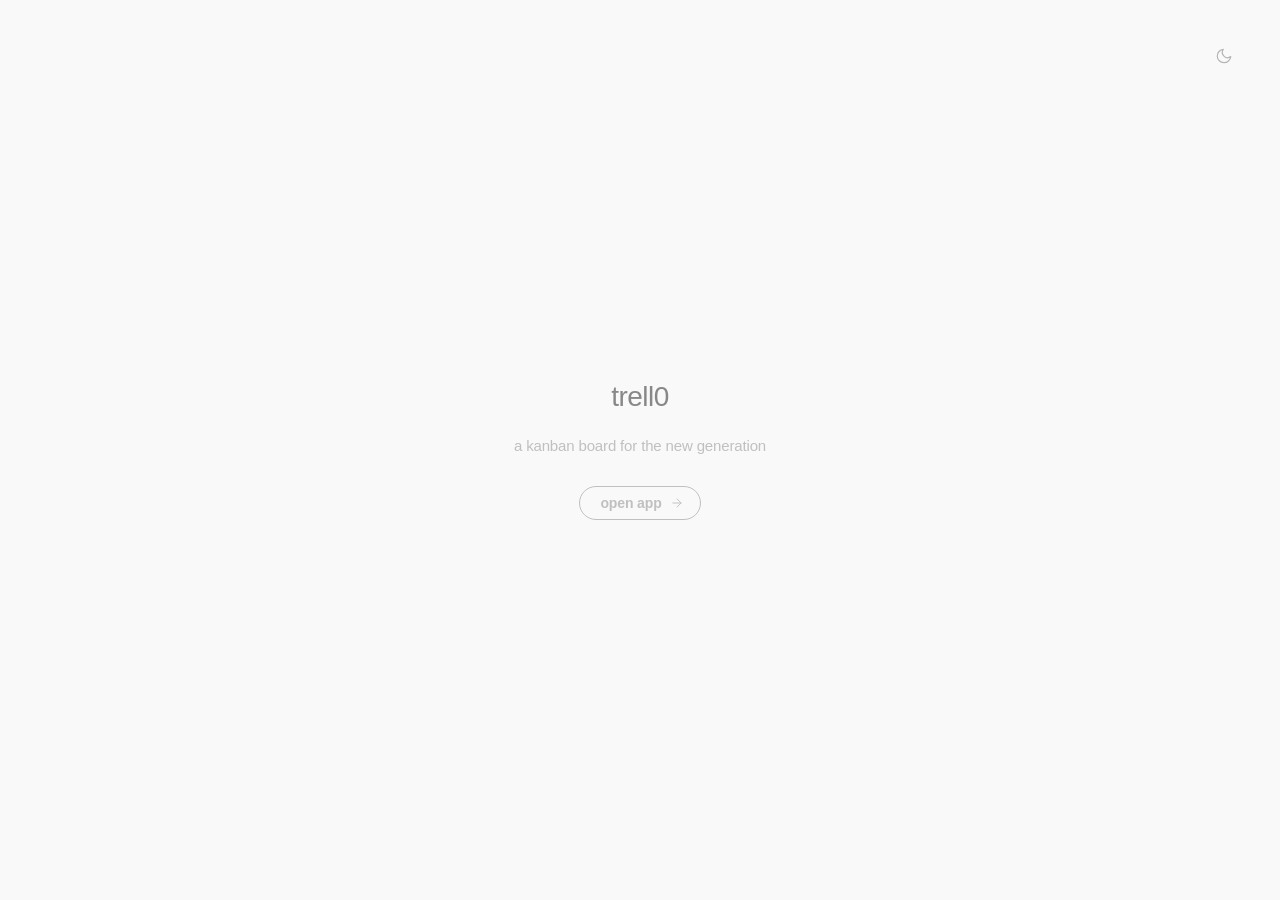
==== commit 840dac42: "feat: landing page" ====
--- a/index.html
+++ b/index.html
@@ -8,43 +8,27 @@
       :root {
         --color-paper: #f9f9f9;
         --color-ink: #1a1a1a;
-        --color-shelf: #ffffff;
-
         --bg: var(--color-paper);
         --fg: var(--color-ink);
-        --sidebar: var(--color-shelf);
         --curve: cubic-bezier(0.16, 1, 0.3, 1);
-
-        --card: #ffffff;
-        --line: rgba(0, 0, 0, 0.06);
         --hover: rgba(0, 0, 0, 0.035);
-        --card-shadow: 0 6px 20px -8px rgba(0, 0, 0, 0.25);
-
         color-scheme: light;
       }
-
       :root[data-theme="dark"] {
         --color-paper: #0d0d0f;
         --color-ink: #ececed;
-        --color-shelf: #161618;
-
-        --card: #1a1a1d;
-        --line: rgba(255, 255, 255, 0.08);
+        --bg: var(--color-paper);
+        --fg: var(--color-ink);
         --hover: rgba(255, 255, 255, 0.05);
-        --card-shadow: 0 10px 28px -12px rgba(0, 0, 0, 0.75);
-
         color-scheme: dark;
       }
-
       * {
         box-sizing: border-box;
       }
-
       html,
       body {
         height: 100%;
       }
-
       body {
         margin: 0;
         overflow: hidden;
@@ -58,15 +42,6 @@
           background-color 0.5s,
           color 0.5s;
       }
-
-      .no-scrollbar::-webkit-scrollbar {
-        display: none;
-      }
-      .no-scrollbar {
-        -ms-overflow-style: none;
-        scrollbar-width: none;
-      }
-
       .top-actions {
         position: fixed;
         top: 40px;
@@ -76,8 +51,7 @@
         align-items: center;
         gap: 2px;
       }
-
-      .top-action {
+      .theme-toggle {
         display: flex;
         align-items: center;
         justify-content: center;
@@ -94,32 +68,6 @@
           opacity 0.2s var(--curve),
           background-color 0.2s var(--curve);
       }
-      .top-action:hover {
-        opacity: 0.85;
-        background: var(--hover);
-      }
-      .top-action svg {
-        width: 18px;
-        height: 18px;
-      }
-
-      .theme-toggle {
-        display: flex;
-        align-items: center;
-        justify-content: center;
-        padding: 7px;
-        line-height: 0;
-        border: none;
-        background: none;
-        color: var(--fg);
-        cursor: pointer;
-        border-radius: 9px;
-        opacity: 0.3;
-        -webkit-tap-highlight-color: transparent;
-        transition:
-          opacity 0.2s var(--curve),
-          background-color 0.2s var(--curve);
-      }
       .theme-toggle:hover {
         opacity: 0.85;
         background: var(--hover);
@@ -143,1048 +91,76 @@
           transform: rotate(0) scale(1);
         }
       }
-
-      .board {
+      .landing {
         height: 100%;
-        width: 100%;
-        display: flex;
-        gap: 22px;
-        align-items: flex-start;
-        padding: 56px 40px 40px;
-        overflow-x: auto;
-        overflow-y: hidden;
-      }
-
-      .column {
-        flex: 0 0 320px;
-        max-height: 100%;
+        display: flex;
+        align-items: center;
+        justify-content: center;
+      }
+      .hero {
+        text-align: center;
         display: flex;
         flex-direction: column;
-        min-height: 0;
-      }
-
-      .column-header {
-        display: flex;
-        align-items: baseline;
-        gap: 10px;
-        padding: 8px 6px 14px;
-      }
-      .column-header .title {
-        font-size: 14px;
-        font-weight: 500;
+        align-items: center;
+        gap: 24px;
+      }
+      h1 {
+        margin: 0;
+        font-size: 28px;
+        font-weight: 400;
         letter-spacing: -0.02em;
+        opacity: 0.5;
         text-transform: lowercase;
-        opacity: 0.6;
-      }
-      .column-header .count {
-        font-size: 12px;
-        font-weight: 400;
-        opacity: 0.25;
-        letter-spacing: -0.01em;
-      }
-
-      .cards {
-        position: relative;
-        display: flex;
-        flex-direction: column;
-        overflow-y: auto;
-        padding-bottom: 0;
-        min-height: 12px;
-        transition: background-color 0.2s var(--curve);
-        border-radius: 16px;
-      }
-      .cards.drag-over {
-        background-color: var(--hover);
-      }
-
-      .card {
-        position: relative;
-        background: var(--card-bg, var(--card));
-        color: var(--card-fg, var(--fg));
-        border: 1px solid var(--line);
-        border-radius: 14px;
-        padding: 14px 38px 14px 16px;
-        margin-bottom: 8px;
-        cursor: pointer;
+      }
+      .tagline {
+        margin: 0;
         font-size: 15px;
         font-weight: 300;
-        line-height: 1.5;
         letter-spacing: -0.01em;
-        transition:
-          transform 0.25s var(--curve),
-          box-shadow 0.25s var(--curve),
-          opacity 0.25s var(--curve),
-          border-color 0.25s var(--curve),
-          background-color 0.4s var(--curve),
-          color 0.4s var(--curve);
-      }
-      .card:hover {
-        transform: translateY(-1px);
-        border-color: color-mix(in srgb, var(--fg) 14%, transparent);
-        box-shadow: var(--card-shadow);
-      }
-      .card.dragging {
-        opacity: 0.35;
-      }
-      .card-enter {
-        animation: cardEnter 520ms var(--curve) both;
-      }
-      .card-removing {
-        pointer-events: none;
-        z-index: 5;
-        animation: cardRemove 520ms var(--curve) forwards;
-      }
-      @keyframes cardEnter {
-        from {
-          opacity: 0;
-          transform: translateY(18px) scale(0.96);
-          filter: blur(8px);
-        }
-        to {
-          opacity: 1;
-          transform: translateY(0) scale(1);
-          filter: blur(0);
-        }
-      }
-      @keyframes cardRemove {
-        0% {
-          opacity: 1;
-          transform: scale(1);
-        }
-        40% {
-          opacity: 0.5;
-          transform: translateY(-3px) scale(0.985);
-        }
-        100% {
-          opacity: 0;
-          transform: translateY(-10px) scale(0.94);
-          filter: blur(6px);
-        }
-      }
-      .card.empty .card-title {
         opacity: 0.25;
       }
-      .card-title {
-        display: block;
-        text-transform: none;
-        overflow-wrap: break-word;
-        word-break: break-word;
-      }
-      .card-x {
-        position: absolute;
-        right: 10px;
-        top: 50%;
-        transform: translateY(-50%);
-        padding: 5px;
-        line-height: 0;
-        border: none;
-        background: none;
-        color: inherit;
-        cursor: pointer;
-        opacity: 0;
-        transition: opacity 0.2s var(--curve);
-      }
-      .card:hover .card-x {
-        opacity: 0.35;
-      }
-      .card-x:hover {
-        opacity: 1 !important;
-      }
-
-      .add-card {
-        display: flex;
-        align-items: center;
-        gap: 10px;
-        width: 100%;
-        margin-top: 4px;
-        padding: 12px 16px 12px 6px;
-        border: none;
-        background: none;
-        color: var(--fg);
-        cursor: pointer;
-        border-radius: 12px;
+      .enter {
+        display: inline-flex;
+        align-items: center;
+        gap: 8px;
+        margin-top: 8px;
+        padding: 8px 16px 8px 20px;
         font-size: 14px;
-        font-weight: 500;
+        font-weight: 800;
         letter-spacing: -0.01em;
         text-transform: lowercase;
-        opacity: 0.4;
-        transition:
-          opacity 0.2s,
-          background-color 0.2s;
-      }
-      .add-card:hover {
-        opacity: 0.9;
-        background: var(--hover);
-      }
-
-      .icon {
-        width: 18px;
-        height: 18px;
-        flex: 0 0 auto;
-      }
-
-      .editor-overlay {
-        position: fixed;
-        inset: 0;
-        z-index: 100;
-        display: flex;
-        align-items: center;
-        justify-content: center;
-        padding: 32px;
-        opacity: 0;
-        pointer-events: none;
-        transition: opacity 0.4s var(--curve);
-      }
-      .editor-overlay.open {
-        opacity: 1;
-        pointer-events: auto;
-      }
-      .editor-backdrop {
-        position: absolute;
-        inset: 0;
-        background: color-mix(in srgb, var(--bg) 65%, transparent);
-        -webkit-backdrop-filter: blur(8px);
-        backdrop-filter: blur(8px);
-      }
-      .editor-modal {
-        position: relative;
-        z-index: 1;
-        display: flex;
-        flex-direction: column;
-        width: 100%;
-        max-width: 540px;
-        max-height: 76vh;
-        padding: 22px 24px 18px;
-        background: var(--sidebar);
-        border: 1px solid var(--line);
-        border-radius: 20px;
-        box-shadow: 0 30px 80px -24px rgba(0, 0, 0, 0.45);
-        opacity: 0;
-        transform: scale(0.985) translateY(8px);
-        transition:
-          opacity 0.4s var(--curve),
-          transform 0.5s var(--curve),
-          background-color 0.5s,
-          border-color 0.5s;
-      }
-      .editor-overlay.open .editor-modal {
-        opacity: 1;
-        transform: scale(1) translateY(0);
-      }
-
-      .editor-close {
-        position: absolute;
-        top: 16px;
-        right: 16px;
-        z-index: 2;
-        padding: 6px;
-        line-height: 0;
-        border: none;
-        background: none;
+        text-decoration: none;
         color: var(--fg);
-        cursor: pointer;
+        border: 1px solid var(--fg);
+        border-radius: 100px;
         opacity: 0.25;
-        transition: opacity 0.2s var(--curve);
-      }
-      .editor-close:hover {
-        opacity: 0.9;
-      }
-
-      .status-wrap {
-        display: flex;
-        align-items: center;
-        margin-bottom: 12px;
-        padding-right: 34px;
-      }
-      .status-bar {
-        font-size: 13px;
-        font-weight: 300;
-        letter-spacing: -0.02em;
-        text-transform: lowercase;
-        color: var(--fg);
         transition:
           opacity 0.3s var(--curve),
-          transform 0.3s var(--curve),
-          filter 0.3s var(--curve);
-      }
-      .status-visible {
-        opacity: 0.4;
-        transform: translateY(0);
-      }
-      .status-hidden {
-        opacity: 0;
-        transform: translateY(-5px);
-      }
-      .status-bar:hover {
-        opacity: 1;
-      }
-
-      .card-color-picker {
-        margin-top: 14px;
-        display: flex;
-        align-items: center;
-        justify-content: flex-start;
-        gap: 7px;
-        opacity: 0;
-        transform: translateY(-4px);
-        pointer-events: none;
-        transition:
-          opacity 0.25s var(--curve),
-          transform 0.25s var(--curve);
-      }
-      .editor-overlay.open .card-color-picker {
-        opacity: 1;
-        transform: translateY(0);
-        pointer-events: auto;
-      }
-      .color-dot {
+          border-color 0.3s var(--curve),
+          background-color 0.3s var(--curve);
+      }
+      .enter:hover {
+        opacity: 0.6;
+        border-color: var(--fg);
+        background: var(--hover);
+      }
+      .enter svg {
         width: 14px;
         height: 14px;
-        border-radius: 999px;
-        border: 1px solid color-mix(in srgb, var(--fg) 15%, transparent);
-        background: var(--dot);
-        cursor: pointer;
-        opacity: 0.5;
-        transform: scale(1);
-        transition:
-          opacity 0.2s var(--curve),
-          transform 0.2s var(--curve),
-          border-color 0.2s var(--curve);
-      }
-      .color-dot:hover {
-        opacity: 0.9;
-        transform: scale(1.06);
-      }
-      .color-dot.active {
-        opacity: 1;
-        transform: scale(1.1);
-        border-color: color-mix(in srgb, var(--fg) 35%, transparent);
-      }
-
-      .editor-scroll {
-        flex: 1;
-        min-height: 0;
-        width: 100%;
-        padding: 4px 2px 6px;
-        overflow-y: auto;
-        scroll-behavior: smooth;
-      }
-      .editor-wrap {
-        width: 100%;
-        max-width: 100%;
-        position: relative;
-      }
-
-      .custom-cursor {
-        position: absolute;
-        width: 1.5px;
-        height: 1.2em;
-        background: var(--fg);
-        opacity: 0.4;
-        pointer-events: none;
-        z-index: 10;
-        transform: translateY(15%);
-        will-change: left, top;
-        transition:
-          left 80ms cubic-bezier(0.16, 1, 0.3, 1),
-          top 80ms cubic-bezier(0.16, 1, 0.3, 1);
-      }
-
-      .text-base-style {
-        font-family: inherit;
-        font-size: 16px;
-        font-weight: 300;
-        line-height: 1.6;
-        letter-spacing: -0.01em;
-        white-space: pre-wrap;
-        word-wrap: break-word;
-        overflow-wrap: break-word;
-        display: block;
-        width: 100%;
-        min-height: 160px;
-        outline: none;
-        color: var(--fg);
-        caret-color: transparent !important;
-      }
-
-      [contenteditable] {
-        caret-color: transparent !important;
-      }
-      [contenteditable]:empty:before {
-        content: attr(data-placeholder);
-        color: var(--fg);
-        opacity: 0.2;
-        pointer-events: none;
-      }
-
-      .char-fade {
-        display: inline-block;
-        opacity: 0;
-        animation: char-entry 0.4s cubic-bezier(0.16, 1, 0.3, 1) forwards;
-        will-change: transform, opacity;
-      }
-      .char-fade.stable {
-        animation: none !important;
-        opacity: 1 !important;
-        transform: none !important;
-      }
-      @keyframes char-entry {
-        from {
-          opacity: 0;
-          transform: translateY(2px);
-          filter: blur(2px);
-        }
-        to {
-          opacity: 1;
-          transform: translateY(0);
-          filter: blur(0);
-        }
-      }
-
-      .palette-overlay {
-        position: fixed;
-        inset: 0;
-        z-index: 200;
-        display: flex;
-        align-items: flex-start;
-        justify-content: center;
-        padding: 13vh 24px 24px;
-        opacity: 0;
-        pointer-events: none;
-        transition: opacity 0.3s var(--curve);
-      }
-      .palette-overlay.open {
-        opacity: 1;
-        pointer-events: auto;
-      }
-      .palette-backdrop {
-        position: absolute;
-        inset: 0;
-        background: color-mix(in srgb, var(--bg) 58%, transparent);
-        -webkit-backdrop-filter: blur(7px);
-        backdrop-filter: blur(7px);
-      }
-      .palette {
-        position: relative;
-        z-index: 1;
-        display: flex;
-        flex-direction: column;
-        width: 100%;
-        max-width: 560px;
-        max-height: 64vh;
-        background: var(--sidebar);
-        border: 1px solid var(--line);
-        border-radius: 18px;
-        box-shadow: 0 30px 80px -24px rgba(0, 0, 0, 0.5);
-        overflow: hidden;
-        opacity: 0;
-        transform: scale(0.98) translateY(-10px);
-        transition:
-          opacity 0.3s var(--curve),
-          transform 0.42s var(--curve),
-          background-color 0.5s,
-          border-color 0.5s;
-      }
-      .palette-overlay.open .palette {
-        opacity: 1;
-        transform: scale(1) translateY(0);
-      }
-
-      .palette-input-row {
-        display: flex;
-        align-items: center;
-        gap: 11px;
-        padding: 16px 18px;
-        flex: 0 0 auto;
-      }
-      .palette-lead {
-        display: flex;
-        align-items: center;
-        line-height: 0;
-        color: var(--fg);
-        flex: 0 0 auto;
-      }
-      .palette-lead svg {
-        width: 17px;
-        height: 17px;
-        opacity: 0.3;
-      }
-      .mode-chip {
-        display: inline-flex;
-        align-items: center;
-        gap: 7px;
-        padding: 5px 7px 5px 11px;
-        border: 1px solid var(--line);
-        border-radius: 9px;
-        background: var(--hover);
-        font-size: 13px;
-        font-weight: 400;
-        letter-spacing: -0.01em;
-        text-transform: lowercase;
-        color: var(--fg);
-        opacity: 0.85;
-        cursor: pointer;
-        white-space: nowrap;
-        transition:
-          opacity 0.2s var(--curve),
-          background-color 0.2s var(--curve);
-      }
-      .mode-chip:hover {
-        opacity: 1;
-        background: color-mix(in srgb, var(--fg) 8%, transparent);
-      }
-      .mode-chip-x {
-        display: flex;
-        align-items: center;
-        line-height: 0;
-        opacity: 0.55;
-      }
-      .mode-chip-x svg {
-        width: 11px;
-        height: 11px;
-      }
-      .palette-input {
-        flex: 1;
-        min-width: 0;
-        border: none;
-        background: none;
-        outline: none;
-        color: var(--fg);
-        font-family: inherit;
-        font-size: 17px;
-        font-weight: 300;
-        letter-spacing: -0.01em;
-        padding: 2px 0;
-      }
-      .palette-input::placeholder {
-        color: var(--fg);
-        opacity: 0.25;
-      }
-      .palette-divider {
-        height: 1px;
-        background: var(--line);
-        flex: 0 0 auto;
-      }
-      .palette-body {
-        flex: 1;
-        min-height: 0;
-        overflow-y: auto;
-        padding: 8px;
-      }
-      .palette-row {
-        display: flex;
-        align-items: center;
-        gap: 13px;
-        width: 100%;
-        padding: 11px 12px;
-        border: none;
-        background: none;
-        color: var(--fg);
-        cursor: pointer;
-        border-radius: 11px;
-        text-align: left;
-        font-family: inherit;
-        transition: background-color 0.15s var(--curve);
-        animation: rowEnter 0.3s var(--curve) both;
-      }
-      .palette-row:focus-visible {
-        outline: none;
-      }
-      .palette-row.selected {
-        background: var(--hover);
-      }
-      .row-icon {
-        display: flex;
-        align-items: center;
-        line-height: 0;
-        opacity: 0.5;
-        flex: 0 0 auto;
-        transition: opacity 0.15s var(--curve);
-      }
-      .palette-row.selected .row-icon {
-        opacity: 0.75;
-      }
-      .row-icon svg {
-        width: 18px;
-        height: 18px;
-      }
-      .row-label {
-        flex: 1;
-        font-size: 14.5px;
-        font-weight: 400;
-        letter-spacing: -0.01em;
-        text-transform: lowercase;
-        opacity: 0.78;
-      }
-      .row-key {
-        font-size: 13px;
-        opacity: 0;
-        transition: opacity 0.15s var(--curve);
-        flex: 0 0 auto;
-      }
-      .palette-row.selected .row-key {
-        opacity: 0.3;
-      }
-      @keyframes rowEnter {
-        from {
-          opacity: 0;
-          transform: translateY(4px);
-        }
-        to {
-          opacity: 1;
-          transform: translateY(0);
-        }
-      }
-      .palette-empty {
-        padding: 22px 14px;
-        font-size: 14px;
-        font-weight: 300;
-        letter-spacing: -0.01em;
-        text-transform: lowercase;
-        opacity: 0.3;
-      }
-      .palette-chips {
-        display: flex;
-        flex-wrap: wrap;
-        gap: 7px;
-        padding: 6px 6px 4px;
-      }
-      .palette-chip {
-        display: inline-flex;
-        align-items: center;
-        gap: 7px;
-        padding: 8px 13px;
-        border: 1px solid var(--line);
-        border-radius: 999px;
-        background: none;
-        color: var(--fg);
-        cursor: pointer;
-        font-family: inherit;
-        font-size: 13.5px;
-        font-weight: 400;
-        letter-spacing: -0.01em;
-        text-transform: lowercase;
-        opacity: 0.6;
-        transition:
-          opacity 0.2s var(--curve),
-          background-color 0.2s var(--curve),
-          border-color 0.2s var(--curve);
-      }
-      .palette-chip:hover {
-        opacity: 0.95;
-        background: var(--hover);
-      }
-      .palette-chip.active {
-        opacity: 1;
-        border-color: color-mix(in srgb, var(--fg) 28%, transparent);
-        background: var(--hover);
-      }
-      .chip-dot {
-        width: 7px;
-        height: 7px;
-        border-radius: 999px;
-        background: currentColor;
-        opacity: 0.4;
-        flex: 0 0 auto;
-      }
-      .palette-chip.active .chip-dot {
-        opacity: 0.85;
-      }
-      .palette-hint {
-        padding: 13px 12px 6px;
-        font-size: 12.5px;
-        font-weight: 300;
-        letter-spacing: -0.01em;
-        text-transform: lowercase;
-        opacity: 0.32;
-        transition:
-          opacity 0.2s var(--curve),
-          color 0.2s var(--curve);
-      }
-      .palette-hint.flash {
-        opacity: 0.85;
-        color: var(--fg);
-      }
-      .palette-footer {
-        display: flex;
-        align-items: center;
-        gap: 16px;
-        padding: 10px 16px;
-        border-top: 1px solid var(--line);
-        flex: 0 0 auto;
-      }
-      .palette-footer .fk {
-        display: inline-flex;
-        align-items: center;
-        gap: 6px;
-        font-size: 11.5px;
-        font-weight: 300;
-        letter-spacing: -0.01em;
-        text-transform: lowercase;
-        opacity: 0.3;
-      }
-      .palette-footer kbd {
-        display: inline-flex;
-        align-items: center;
-        justify-content: center;
-        min-width: 16px;
-        height: 16px;
-        padding: 0 4px;
-        border: 1px solid var(--line);
-        border-radius: 4px;
-        font-family: inherit;
-        font-size: 11px;
-        line-height: 1;
-        background: var(--hover);
-        opacity: 0.9;
-      }
-
-      .timer-stack {
-        position: fixed;
-        right: 28px;
-        bottom: 28px;
-        z-index: 90;
-        display: flex;
-        flex-direction: column-reverse;
-        align-items: flex-end;
-        gap: 10px;
-        pointer-events: none;
-      }
-      .timer-chip {
-        display: flex;
-        align-items: center;
-        gap: 13px;
-        padding: 11px 12px 11px 14px;
-        background: var(--sidebar);
-        border: 1px solid var(--line);
-        border-radius: 14px;
-        box-shadow: var(--card-shadow);
-        -webkit-backdrop-filter: blur(6px);
-        backdrop-filter: blur(6px);
-        pointer-events: auto;
-        animation: chipIn 0.45s var(--curve) both;
-        transition:
-          border-color 0.3s var(--curve),
-          background-color 0.5s;
-      }
-      .timer-chip.removing {
-        animation: chipOut 0.4s var(--curve) forwards;
-        pointer-events: none;
-      }
-      @keyframes chipIn {
-        from {
-          opacity: 0;
-          transform: translateY(10px) scale(0.96);
-          filter: blur(4px);
-        }
-        to {
-          opacity: 1;
-          transform: translateY(0) scale(1);
-          filter: blur(0);
-        }
-      }
-      @keyframes chipOut {
-        to {
-          opacity: 0;
-          transform: translateY(6px) scale(0.95);
-          filter: blur(4px);
-        }
-      }
-      .timer-indicator {
-        position: relative;
-        width: 34px;
-        height: 34px;
-        flex: 0 0 auto;
-        display: flex;
-        align-items: center;
-        justify-content: center;
-      }
-      .timer-ring-svg {
-        position: absolute;
-        inset: 0;
-        width: 34px;
-        height: 34px;
-        transform: rotate(-90deg);
-      }
-      .timer-ring-track {
+        stroke: currentColor;
+        stroke-width: 1.6;
         fill: none;
-        stroke: var(--fg);
-        stroke-width: 2.5;
-        opacity: 0.12;
-      }
-      .timer-ring-progress {
-        fill: none;
-        stroke: var(--fg);
-        stroke-width: 2.5;
         stroke-linecap: round;
-        opacity: 0.55;
-        transition:
-          stroke-dashoffset 0.3s linear,
-          opacity 0.3s var(--curve);
-      }
-      .timer-icon-mini {
-        line-height: 0;
-        opacity: 0.5;
-      }
-      .timer-icon-mini svg {
-        width: 15px;
-        height: 15px;
-      }
-      .timer-dot {
-        width: 9px;
-        height: 9px;
-        border-radius: 999px;
-        background: var(--fg);
-        opacity: 0.6;
-        animation: dotPulse 1.8s var(--curve) infinite;
-      }
-      @keyframes dotPulse {
-        0%,
-        100% {
-          opacity: 0.25;
-          transform: scale(0.85);
-        }
-        50% {
-          opacity: 0.7;
-          transform: scale(1);
-        }
-      }
-      .timer-main {
-        display: flex;
-        flex-direction: column;
-        gap: 1px;
-        min-width: 58px;
-      }
-      .timer-time {
-        font-size: 16px;
-        font-weight: 400;
-        letter-spacing: -0.01em;
-        font-variant-numeric: tabular-nums;
-        font-feature-settings: "tnum";
-        color: var(--fg);
-        opacity: 0.9;
-      }
-      .timer-sub {
-        font-size: 11px;
-        font-weight: 300;
-        letter-spacing: 0;
-        text-transform: lowercase;
-        opacity: 0.35;
-      }
-      .timer-actions {
-        display: flex;
-        align-items: center;
-        gap: 2px;
-        flex: 0 0 auto;
-      }
-      .timer-btn {
-        display: flex;
-        align-items: center;
-        justify-content: center;
-        width: 28px;
-        height: 28px;
-        padding: 0;
-        border: none;
-        background: none;
-        color: var(--fg);
-        cursor: pointer;
-        border-radius: 8px;
-        line-height: 0;
-        opacity: 0.4;
-        -webkit-tap-highlight-color: transparent;
-        transition:
-          opacity 0.2s var(--curve),
-          background-color 0.2s var(--curve);
-      }
-      .timer-btn:hover {
-        opacity: 0.9;
-        background: var(--hover);
-      }
-      .timer-btn svg {
-        width: 15px;
-        height: 15px;
-      }
-      .timer-chip.done {
-        animation: chipDone 1.7s var(--curve) infinite;
-        border-color: color-mix(in srgb, var(--fg) 26%, transparent);
-      }
-      .timer-chip.done .timer-ring-progress {
-        opacity: 0;
-      }
-      .timer-chip.done .timer-time {
-        opacity: 1;
-        font-weight: 500;
-      }
-      @keyframes chipDone {
-        0%,
-        100% {
-          box-shadow: var(--card-shadow);
-        }
-        50% {
-          box-shadow:
-            var(--card-shadow),
-            0 0 0 4px color-mix(in srgb, var(--fg) 7%, transparent);
-        }
-      }
-      .timer-chip.phase-break .timer-ring-progress {
-        stroke: #4caf8d;
-        opacity: 0.65;
-      }
-      .timer-chip.phase-work .timer-ring-progress {
-        stroke: #e85d4a;
-        opacity: 0.65;
-      }
-
+        stroke-linejoin: round;
+      }
       @media (max-width: 640px) {
-        .board {
-          gap: 14px;
-          padding: 44px 16px 24px;
-          scroll-snap-type: x mandatory;
-          -webkit-overflow-scrolling: touch;
-        }
-        .column {
-          flex: 0 0 85vw;
-          scroll-snap-align: center;
-        }
         .top-actions {
-          top: 14px;
-          right: 16px;
-        }
-        .top-action {
-          padding: 10px;
-        }
-        .top-action svg {
-          width: 20px;
-          height: 20px;
-        }
-        .theme-toggle {
-          padding: 10px;
+          top: 20px;
+          right: 20px;
         }
         .theme-toggle svg {
           width: 20px;
           height: 20px;
-        }
-        .card {
-          padding: 16px 40px 16px 16px;
-          font-size: 16px;
-          margin-bottom: 10px;
-          border-radius: 16px;
-          -webkit-tap-highlight-color: transparent;
-        }
-        .card-x {
-          opacity: 0.35;
-          padding: 8px;
-        }
-        .card-x svg {
-          width: 16px;
-          height: 16px;
-        }
-        .add-card {
-          padding: 14px 16px 14px 8px;
-          font-size: 15px;
-          min-height: 48px;
-        }
-        .add-card .icon {
-          width: 20px;
-          height: 20px;
-        }
-        .editor-overlay {
-          padding: 12px;
-          align-items: flex-end;
-        }
-        .editor-modal {
-          max-width: 100%;
-          max-height: 85vh;
-          padding: 20px 16px 16px;
-          border-radius: 20px 20px 0 0;
-          transform: translateY(20px);
-        }
-        .editor-scroll {
-          max-height: 60vh;
-        }
-        .editor-close {
-          padding: 10px;
-          top: 12px;
-          right: 12px;
-        }
-        .text-base-style {
-          font-size: 16px;
-          min-height: 120px;
-        }
-        .card-color-picker {
-          gap: 10px;
-          padding-bottom: env(safe-area-inset-bottom, 8px);
-        }
-        .color-dot {
-          width: 20px;
-          height: 20px;
-          padding: 0;
-          min-width: 20px;
-        }
-        .status-bar {
-          font-size: 14px;
-        }
-
-        .palette-overlay {
-          padding: 8vh 12px 12px;
-        }
-        .palette {
-          max-height: 72vh;
-        }
-        .palette-input {
-          font-size: 17px;
-        }
-        .palette-footer {
-          display: none;
-        }
-        .timer-stack {
-          right: 12px;
-          bottom: calc(12px + env(safe-area-inset-bottom, 0px));
-          gap: 8px;
-        }
-        .timer-btn {
-          width: 32px;
-          height: 32px;
-        }
-        .timer-btn svg {
-          width: 16px;
-          height: 16px;
-        }
-      }
-
-      @media (max-width: 380px) {
-        .board {
-          padding: 40px 12px 20px;
-          gap: 12px;
-        }
-        .column {
-          flex: 0 0 88vw;
-        }
-        .column-header {
-          padding: 6px 4px 10px;
-        }
-        .editor-modal {
-          padding: 16px 12px 12px;
-        }
-      }
-
-      @media (min-width: 641px) and (max-width: 1024px) {
-        .board {
-          padding: 56px 24px 32px;
-          gap: 18px;
-        }
-        .column {
-          flex: 0 0 280px;
-        }
-      }
-
-      @media (prefers-reduced-motion: reduce) {
-        *,
-        *::before,
-        *::after {
-          animation-duration: 0.01ms !important;
-          animation-iteration-count: 1 !important;
-          transition-duration: 0.01ms !important;
         }
       }
     </style>
@@ -1205,27 +181,7 @@
     </script>
   </head>
   <body>
-    <div class="board no-scrollbar" id="board"></div>
-
-    <div class="top-actions" id="topActions">
-      <button
-        class="top-action"
-        id="paletteBtn"
-        aria-label="command palette"
-        title="command palette (⌘⇧P)"
-      ></button>
-      <button
-        class="top-action"
-        id="importBtn"
-        aria-label="import board"
-        title="import board"
-      ></button>
-      <button
-        class="top-action"
-        id="exportBtn"
-        aria-label="export board"
-        title="export board"
-      ></button>
+    <div class="top-actions">
       <button
         class="theme-toggle"
         id="themeToggle"
@@ -1233,644 +189,32 @@
         title="toggle theme"
       ></button>
     </div>
-    <input type="file" id="importInput" accept=".json" hidden />
-
-    <div class="editor-overlay" id="overlay">
-      <div class="editor-backdrop" id="backdrop"></div>
-      <div class="editor-modal" id="modal">
-        <button class="editor-close" id="closeBtn" title="close (esc)"></button>
-        <div class="status-wrap">
-          <div class="status-bar status-visible" id="status">0 words</div>
-        </div>
-        <div class="editor-scroll no-scrollbar">
-          <div class="editor-wrap">
-            <div class="custom-cursor" id="cursor"></div>
-            <div
-              id="editor"
-              class="text-base-style"
-              contenteditable="true"
-              spellcheck="false"
-              data-placeholder="start writing..."
-            ></div>
-          </div>
-        </div>
-        <div class="card-color-picker" id="cardColorPicker"></div>
+    <main class="landing">
+      <div class="hero">
+        <h1>trell0</h1>
+        <p class="tagline">a kanban board for the new generation</p>
+        <a class="enter" href="app.html">
+          open app
+          <svg viewBox="0 0 24 24">
+            <path d="M5 12h14" />
+            <path d="m12 5 7 7-7 7" />
+          </svg>
+        </a>
       </div>
-    </div>
-
-    <div class="palette-overlay" id="paletteOverlay">
-      <div class="palette-backdrop" id="paletteBackdrop"></div>
-      <div
-        class="palette"
-        id="palette"
-        role="dialog"
-        aria-label="command palette"
-      >
-        <div class="palette-input-row">
-          <div class="palette-lead" id="paletteLead"></div>
-          <input
-            type="text"
-            class="palette-input"
-            id="paletteInput"
-            autocomplete="off"
-            autocapitalize="off"
-            autocorrect="off"
-            spellcheck="false"
-            placeholder="type a command…"
-          />
-        </div>
-        <div class="palette-divider"></div>
-        <div class="palette-body no-scrollbar" id="paletteBody"></div>
-        <div class="palette-footer" id="paletteFooter">
-          <span class="fk"><kbd>↑</kbd><kbd>↓</kbd> navigate</span>
-          <span class="fk"><kbd>↵</kbd> select</span>
-          <span class="fk"><kbd>esc</kbd> close</span>
-        </div>
-      </div>
-    </div>
-
-    <div class="timer-stack" id="timerStack" aria-live="polite"></div>
-
+    </main>
     <script>
-      const ICON_PLUS =
-        '<svg class="icon" viewBox="0 0 24 24" fill="none" stroke="currentColor" stroke-width="1.5" stroke-linecap="round" stroke-linejoin="round"><path d="M12 5v14"/><path d="M5 12h14"/></svg>';
-      const ICON_X =
-        '<svg viewBox="0 0 24 24" width="14" height="14" fill="none" stroke="currentColor" stroke-width="2" stroke-linecap="round" stroke-linejoin="round"><path d="M18 6 6 18"/><path d="M6 6l12 12"/></svg>';
-      const ICON_X_LG =
-        '<svg viewBox="0 0 24 24" width="18" height="18" fill="none" stroke="currentColor" stroke-width="1.75" stroke-linecap="round" stroke-linejoin="round"><path d="M18 6 6 18"/><path d="M6 6l12 12"/></svg>';
-      const ICON_MOON =
+      var ICON_MOON =
         '<svg viewBox="0 0 24 24" fill="none" stroke="currentColor" stroke-width="1.6" stroke-linecap="round" stroke-linejoin="round"><path d="M21 12.79A9 9 0 1 1 11.21 3 7 7 0 0 0 21 12.79z"/></svg>';
-      const ICON_SUN =
+      var ICON_SUN =
         '<svg viewBox="0 0 24 24" fill="none" stroke="currentColor" stroke-width="1.6" stroke-linecap="round" stroke-linejoin="round"><circle cx="12" cy="12" r="4"/><path d="M12 2v2"/><path d="M12 20v2"/><path d="M4.93 4.93l1.41 1.41"/><path d="M17.66 17.66l1.41 1.41"/><path d="M2 12h2"/><path d="M20 12h2"/><path d="M6.34 17.66l-1.41 1.41"/><path d="M19.07 4.93l-1.41 1.41"/></svg>';
-      const ICON_DOWNLOAD =
-        '<svg viewBox="0 0 24 24" fill="none" stroke="currentColor" stroke-width="1.6" stroke-linecap="round" stroke-linejoin="round"><path d="M21 15v4a2 2 0 0 1-2 2H5a2 2 0 0 1-2-2v-4"/><polyline points="7 10 12 15 17 10"/><line x1="12" y1="15" x2="12" y2="3"/></svg>';
-      const ICON_UPLOAD =
-        '<svg viewBox="0 0 24 24" fill="none" stroke="currentColor" stroke-width="1.6" stroke-linecap="round" stroke-linejoin="round"><path d="M21 15v4a2 2 0 0 1-2 2H5a2 2 0 0 1-2-2v-4"/><polyline points="17 8 12 3 7 8"/><line x1="12" y1="3" x2="12" y2="15"/></svg>';
-
-      const ICON_COMMAND =
-        '<svg viewBox="0 0 24 24" fill="none" stroke="currentColor" stroke-width="1.6" stroke-linecap="round" stroke-linejoin="round"><rect x="3" y="4" width="18" height="16" rx="2.5"/><path d="m8 9 2.5 3L8 15"/><path d="M13 15h3.5"/></svg>';
-      const ICON_CHEVRON =
-        '<svg viewBox="0 0 24 24" fill="none" stroke="currentColor" stroke-width="2" stroke-linecap="round" stroke-linejoin="round"><path d="m9 6 6 6-6 6"/></svg>';
-      const ICON_PLUS_SM =
-        '<svg viewBox="0 0 24 24" fill="none" stroke="currentColor" stroke-width="1.6" stroke-linecap="round" stroke-linejoin="round"><path d="M12 5v14"/><path d="M5 12h14"/></svg>';
-      const ICON_TIMER =
-        '<svg viewBox="0 0 24 24" fill="none" stroke="currentColor" stroke-width="1.6" stroke-linecap="round" stroke-linejoin="round"><circle cx="12" cy="13" r="8"/><path d="M12 13V9"/><path d="M9 2h6"/><path d="m18.5 5.5 1.5-1.5"/></svg>';
-      const ICON_STOPWATCH =
-        '<svg viewBox="0 0 24 24" fill="none" stroke="currentColor" stroke-width="1.6" stroke-linecap="round" stroke-linejoin="round"><circle cx="12" cy="14" r="7"/><path d="m12 14 3-2"/><path d="M9 2h6"/><path d="M12 2v3"/></svg>';
-      const ICON_THEME_CMD =
-        '<svg viewBox="0 0 24 24" fill="none" stroke="currentColor" stroke-width="1.6" stroke-linecap="round" stroke-linejoin="round"><circle cx="12" cy="12" r="9"/><path d="M12 3a9 9 0 0 0 0 18z" fill="currentColor" stroke="none"/></svg>';
-      const ICON_PAUSE =
-        '<svg viewBox="0 0 24 24" fill="currentColor" stroke="none"><rect x="7" y="6" width="3.2" height="12" rx="1"/><rect x="13.8" y="6" width="3.2" height="12" rx="1"/></svg>';
-      const ICON_PLAY =
-        '<svg viewBox="0 0 24 24" fill="currentColor" stroke="none"><path d="M8 5.5v13a1 1 0 0 0 1.52.86l10.5-6.5a1 1 0 0 0 0-1.72l-10.5-6.5A1 1 0 0 0 8 5.5z"/></svg>';
-      const ICON_RESTART =
-        '<svg viewBox="0 0 24 24" fill="none" stroke="currentColor" stroke-width="1.7" stroke-linecap="round" stroke-linejoin="round"><path d="M3 12a9 9 0 1 0 2.6-6.36"/><path d="M3 4v4h4"/></svg>';
-      const ICON_X_TINY =
-        '<svg viewBox="0 0 24 24" fill="none" stroke="currentColor" stroke-width="2.2" stroke-linecap="round" stroke-linejoin="round"><path d="M18 6 6 18"/><path d="M6 6l12 12"/></svg>';
-      const ICON_POMODORO =
-        '<svg viewBox="0 0 24 24" fill="none" stroke="currentColor" stroke-width="1.6" stroke-linecap="round" stroke-linejoin="round"><circle cx="12" cy="13" r="7"/><path d="M12 9v4l2.5 1.5"/><path d="M9 2h6"/><path d="M12 2v2.5"/></svg>';
-
-      document.getElementById("closeBtn").innerHTML = ICON_X_LG;
-      document.getElementById("importBtn").innerHTML = ICON_UPLOAD;
-      document.getElementById("exportBtn").innerHTML = ICON_DOWNLOAD;
-      document.getElementById("paletteBtn").innerHTML = ICON_COMMAND;
-
-      const COLUMNS = [
-        { title: "to do", cards: [] },
-        { title: "in progress", cards: [] },
-        { title: "done", cards: [] },
-      ];
-
-      const STORAGE_KEY = "trell0-board-state";
-      const CARD_COLORS = [
-        "",
-        "#FFB3B3",
-        "#FFD9B3",
-        "#FFFFE0",
-        "#B3FFB3",
-        "#B3FFFF",
-        "#B3B3FF",
-        "#FFB3FF",
-      ];
-
-      let uid = 1;
-
-      function getCleanText(html) {
-        if (!html) return "";
-        const doc = new DOMParser().parseFromString(html, "text/html");
-        return doc.body.textContent || "";
-      }
-      function esc(c) {
-        return c
-          .replace(/&/g, "&amp;")
-          .replace(/</g, "&lt;")
-          .replace(/>/g, "&gt;");
-      }
-      function titleFromBody(body) {
-        return getCleanText(body).trim().split("\n")[0] || "untitled";
-      }
-
-      const board = document.getElementById("board");
-
-      function loadState() {
-        try {
-          const raw = localStorage.getItem(STORAGE_KEY);
-          if (!raw) return COLUMNS;
-          const parsed = JSON.parse(raw);
-          if (!Array.isArray(parsed)) return COLUMNS;
-          return parsed.map((col, i) => ({
-            title: col.title || COLUMNS[i]?.title || "untitled",
-            cards: Array.isArray(col.cards)
-              ? col.cards.map((item) => {
-                  if (typeof item === "string")
-                    return { body: item, color: "" };
-                  return {
-                    body: item?.body || "",
-                    color: item?.color || "",
-                  };
-                })
-              : [],
-          }));
-        } catch {
-          return COLUMNS;
-        }
-      }
-
-      let state = loadState();
-
-      function saveState() {
-        try {
-          localStorage.setItem(STORAGE_KEY, JSON.stringify(state));
-        } catch {}
-      }
-
-      function exportBoard() {
-        syncStateFromDOM();
-        const json = JSON.stringify(state, null, 2);
-        const blob = new Blob([json], { type: "application/json" });
-        const url = URL.createObjectURL(blob);
-        const a = document.createElement("a");
-        a.href = url;
-        a.download = "trell0-board.json";
-        a.click();
-        URL.revokeObjectURL(url);
-      }
-
-      function importBoard(file) {
-        if (!file) return;
-        const reader = new FileReader();
-        reader.onload = (e) => {
-          try {
-            const parsed = JSON.parse(e.target.result);
-            if (!Array.isArray(parsed)) throw new Error();
-            const validated = parsed.map((col, i) => ({
-              title: col.title || COLUMNS[i]?.title || "untitled",
-              cards: Array.isArray(col.cards)
-                ? col.cards.map((item) => {
-                    if (typeof item === "string")
-                      return { body: item, color: "" };
-                    return {
-                      body: item?.body || "",
-                      color: item?.color || "",
-                    };
-                  })
-                : [],
-            }));
-            if (activeCard) closeEditor();
-            state = validated;
-            saveState();
-            buildBoard();
-          } catch {
-            alert("Invalid board file.");
-          }
-        };
-        reader.readAsText(file);
-        fileInput.value = "";
-      }
-
-      function syncStateFromDOM() {
-        state = [...board.querySelectorAll(".column")].map((col) => ({
-          title: col.querySelector(".title")?.textContent || "untitled",
-          cards: [...col.querySelectorAll(".card:not(.card-removing)")].map(
-            (card) => ({
-              body: card.dataset.body || "",
-              color: card.dataset.color || "",
-            }),
-          ),
-        }));
-      }
-
-      function makeCard(input) {
-        const body = typeof input === "string" ? input : input?.body || "";
-        const color = typeof input === "string" ? "" : input?.color || "";
-        const card = document.createElement("div");
-        card.className = "card card-enter";
-        card.draggable = true;
-        card.dataset.id = "c" + uid++;
-        card.dataset.body = body || "";
-        card.dataset.color = color;
-
-        const title = document.createElement("span");
-        title.className = "card-title";
-        card.appendChild(title);
-
-        const x = document.createElement("button");
-        x.className = "card-x";
-        x.innerHTML = ICON_X;
-        card.appendChild(x);
-
-        refreshCard(card);
-
-        card.addEventListener("click", () => openEditor(card));
-        x.addEventListener("click", (e) => {
-          e.stopPropagation();
-          const add = card.closest(".column").querySelector(".add-card");
-
-          const movers = [];
-          let sib = card.nextElementSibling;
-          while (sib) {
-            if (sib.classList.contains("card")) movers.push(sib);
-            sib = sib.nextElementSibling;
-          }
-          movers.push(add);
-          const fromTops = movers.map((el) => el.getBoundingClientRect().top);
-
-          const offTop = card.offsetTop;
-          const w = card.offsetWidth;
-          card.style.position = "absolute";
-          card.style.top = offTop + "px";
-          card.style.left = "0";
-          card.style.width = w + "px";
-          card.style.margin = "0";
-          card.classList.add("card-removing");
-
-          movers.forEach((el, i) => animateAddButton(el, fromTops[i]));
-
-          syncStateFromDOM();
-          updateCounts();
-          saveState();
-
-          card.addEventListener(
-            "animationend",
-            () => {
-              card.remove();
-            },
-            { once: true },
-          );
-        });
-
-        card.addEventListener("dragstart", () => {
-          dragged = card;
-          card.classList.add("dragging");
-        });
-        card.addEventListener("dragend", () => {
-          card.classList.remove("dragging");
-          dragged = null;
-          document
-            .querySelectorAll(".cards.drag-over")
-            .forEach((c) => c.classList.remove("drag-over"));
-        });
-
-        return card;
-      }
-
-      function refreshCard(card) {
-        const body = card.dataset.body;
-        const clean = titleFromBody(body);
-        card.querySelector(".card-title").textContent = clean;
-        card.classList.toggle("empty", !getCleanText(body).trim());
-        if (card.dataset.color) {
-          card.style.setProperty("--card-bg", card.dataset.color);
-          card.style.setProperty("--card-fg", "#1a1a1a");
-        } else {
-          card.style.removeProperty("--card-bg");
-          card.style.removeProperty("--card-fg");
-        }
-      }
-
-      function buildBoard() {
-        board.innerHTML = "";
-        state.forEach((col, colIndex) => {
-          const column = document.createElement("div");
-          column.className = "column";
-
-          const header = document.createElement("div");
-          header.className = "column-header";
-          header.innerHTML =
-            '<span class="title">' +
-            col.title +
-            '</span><span class="count"></span>';
-          column.appendChild(header);
-
-          const cards = document.createElement("div");
-          cards.className = "cards no-scrollbar";
-          column.appendChild(cards);
-
-          col.cards.forEach((text) => cards.appendChild(makeCard(text)));
-
-          const add = document.createElement("button");
-          add.className = "add-card";
-          add.innerHTML = ICON_PLUS + "<span>add card</span>";
-          add.addEventListener("click", () => {
-            const addTop = add.getBoundingClientRect().top;
-            const c = makeCard({ body: "", color: "" });
-            cards.appendChild(c);
-
-            state[colIndex].cards.push({ body: "", color: "" });
-            updateCounts();
-            saveState();
-            animateAddButton(add, addTop);
-
-            setTimeout(() => {
-              c.classList.remove("card-enter");
-            }, 520);
-          });
-          column.appendChild(add);
-
-          cards.addEventListener("dragover", (e) => {
-            e.preventDefault();
-            cards.classList.add("drag-over");
-            if (!dragged) return;
-            const after = afterElement(cards, e.clientY);
-            if (after == null) cards.appendChild(dragged);
-            else cards.insertBefore(dragged, after);
-          });
-          cards.addEventListener("dragleave", (e) => {
-            if (!cards.contains(e.relatedTarget))
-              cards.classList.remove("drag-over");
-          });
-          cards.addEventListener("drop", (e) => {
-            e.preventDefault();
-            cards.classList.remove("drag-over");
-            syncStateFromDOM();
-            updateCounts();
-            saveState();
-          });
-
-          board.appendChild(column);
-        });
-        updateCounts();
-      }
-
-      function afterElement(container, y) {
-        const els = [...container.querySelectorAll(".card:not(.dragging)")];
-        let closest = { offset: -Infinity, el: null };
-        for (const el of els) {
-          const box = el.getBoundingClientRect();
-          const offset = y - box.top - box.height / 2;
-          if (offset < 0 && offset > closest.offset) closest = { offset, el };
-        }
-        return closest.el;
-      }
-
-      function animateAddButton(add, fromTop) {
-        const toTop = add.getBoundingClientRect().top;
-        const delta = fromTop - toTop;
-        if (!delta) return;
-        const easing =
-          getComputedStyle(document.documentElement)
-            .getPropertyValue("--curve")
-            .trim() || "cubic-bezier(0.16, 1, 0.3, 1)";
-        add.getAnimations().forEach((anim) => anim.cancel());
-        add.animate(
-          [
-            { transform: `translateY(${delta}px)` },
-            { transform: "translateY(0)" },
-          ],
-          { duration: 520, easing },
-        );
-      }
-
-      function updateCounts() {
-        document.querySelectorAll(".column").forEach((col) => {
-          const n = col.querySelectorAll(".card:not(.card-removing)").length;
-          col.querySelector(".count").textContent = n;
-        });
-      }
-
-      function addCardToColumn(colIndex, body) {
-        const columns = board.querySelectorAll(".column");
-        const column = columns[colIndex];
-        if (!column || !state[colIndex]) return;
-        const cards = column.querySelector(".cards");
-        const add = column.querySelector(".add-card");
-        const addTop = add.getBoundingClientRect().top;
-
-        const c = makeCard({ body: body || "", color: "" });
-        cards.appendChild(c);
-
-        state[colIndex].cards.push({ body: body || "", color: "" });
-        updateCounts();
-        saveState();
-        animateAddButton(add, addTop);
-
-        setTimeout(() => c.classList.remove("card-enter"), 520);
-      }
-
-      let dragged = null;
-
-      const overlay = document.getElementById("overlay");
-      const backdrop = document.getElementById("backdrop");
-      const editor = document.getElementById("editor");
-      const cursorEl = document.getElementById("cursor");
-      const statusBar = document.getElementById("status");
-      const closeBtn = document.getElementById("closeBtn");
-      const cardColorPicker = document.getElementById("cardColorPicker");
-
-      let activeCard = null;
-      let isTyping = false;
-      let syncTimeout = null;
-      let typingTimeout = null;
-
-      function renderColorPicker() {
-        cardColorPicker.innerHTML = "";
-        CARD_COLORS.forEach((color, i) => {
-          const dot = document.createElement("button");
-          dot.className = "color-dot";
-          dot.type = "button";
-          dot.style.setProperty("--dot", color || "var(--card)");
-          dot.title = i === 0 ? "default" : "set card color";
-          dot.addEventListener("click", () => {
-            if (!activeCard) return;
-            activeCard.dataset.color = color;
-            refreshCard(activeCard);
-            syncStateFromDOM();
-            saveState();
-            syncColorPickerState();
-          });
-          cardColorPicker.appendChild(dot);
-        });
-      }
-
-      function syncColorPickerState() {
-        const selected = activeCard?.dataset.color || "";
-        [...cardColorPicker.querySelectorAll(".color-dot")].forEach(
-          (dot, i) => {
-            dot.classList.toggle("active", CARD_COLORS[i] === selected);
-          },
-        );
-      }
-
-      function setTyping(t) {
-        isTyping = t;
-        statusBar.classList.toggle("status-hidden", t);
-        statusBar.classList.toggle("status-visible", !t);
-      }
-
-      function updateWordCount() {
-        const text = getCleanText(editor.innerHTML).trim();
-        const wc = text ? text.split(/\s+/).length : 0;
-        statusBar.textContent = wc + (wc === 1 ? " word" : " words");
-      }
-
-      function updateCursorPos() {
-        const selection = window.getSelection();
-        if (!selection || selection.rangeCount === 0 || !editor) return;
-
-        const range = selection.getRangeAt(0).cloneRange();
-        let rect;
-
-        if (range.collapsed) {
-          const dummy = document.createElement("span");
-          dummy.textContent = "\u200b";
-          range.insertNode(dummy);
-          rect = dummy.getBoundingClientRect();
-          const parent = dummy.parentNode;
-          if (parent) {
-            parent.removeChild(dummy);
-            parent.normalize();
-          }
-        } else {
-          rect = range.getBoundingClientRect();
-        }
-
-        if (rect) {
-          const editorRect = editor.getBoundingClientRect();
-          cursorEl.style.left = rect.left - editorRect.left + "px";
-          cursorEl.style.top = rect.top - editorRect.top + "px";
-        }
-      }
-
-      function edit() {
-        if (!editor) return;
-        const val = editor.innerHTML;
-
-        setTyping(true);
-        if (typingTimeout) clearTimeout(typingTimeout);
-        typingTimeout = setTimeout(() => setTyping(false), 800);
-
-        if (syncTimeout) clearTimeout(syncTimeout);
-        syncTimeout = setTimeout(() => {
-          if (activeCard) {
-            activeCard.dataset.body = val;
-            refreshCard(activeCard);
-            syncStateFromDOM();
-            saveState();
-          }
-        }, 1000);
-
-        updateWordCount();
-        updateCursorPos();
-      }
-
-      function handleKeyDown(e) {
-        const isMod = e.metaKey || e.ctrlKey;
-
-        if (e.key === "Escape") {
-          closeEditor();
-          return;
-        }
-
-        if (e.key === "Enter") {
-          editor
-            .querySelectorAll(".char-fade:not(.stable)")
-            .forEach((el) => el.classList.add("stable"));
-          setTimeout(() => {
-            edit();
-            updateCursorPos();
-          }, 10);
-          return;
-        }
-
-        if (e.key.length === 1 && !isMod) {
-          e.preventDefault();
-          const char = e.key === " " ? "&nbsp;" : esc(e.key);
-          const html = '<span class="char-fade">' + char + "</span>";
-          document.execCommand("insertHTML", false, html);
-
-          const lastChar = editor.querySelector(".char-fade:not(.stable)");
-          if (lastChar) setTimeout(() => lastChar.classList.add("stable"), 400);
-
-          edit();
-        }
-
-        if (e.key === "Tab") {
-          e.preventDefault();
-          document.execCommand("insertHTML", false, "&nbsp;&nbsp;");
-          edit();
-        }
-
-        setTimeout(updateCursorPos, 0);
-      }
-
-      editor.addEventListener("input", edit);
-      editor.addEventListener("keydown", handleKeyDown);
-      editor.addEventListener("mouseup", updateCursorPos);
-      editor.addEventListener("keyup", updateCursorPos);
-
-      function openEditor(card) {
-        if (activeCard === card) return;
-        if (activeCard) closeEditor();
-
-        activeCard = card;
-
-        editor.innerHTML = card.dataset.body || "";
-        editor
-          .querySelectorAll(".char-fade")
-          .forEach((el) => el.classList.add("stable"));
-
-        setTyping(false);
-        updateWordCount();
-        syncColorPickerState();
-
-        overlay.classList.add("open");
-        requestAnimationFrame(() => {
-          editor.focus();
-          const range = document.createRange();
-          const sel = window.getSelection();
-          range.selectNodeContents(editor);
-          range.collapse(false);
-          sel.removeAllRanges();
-          sel.addRange(range);
-          requestAnimationFrame(updateCursorPos);
-        });
-      }
-
-      function closeEditor() {
-        if (!activeCard) return;
-        if (syncTimeout) clearTimeout(syncTimeout);
-        activeCard.dataset.body = editor.innerHTML;
-        refreshCard(activeCard);
-        syncStateFromDOM();
-        saveState();
-        activeCard = null;
-        overlay.classList.remove("open");
-      }
-
-      backdrop.addEventListener("click", () => closeEditor());
-
-      closeBtn.addEventListener("click", (e) => {
-        e.stopPropagation();
-        closeEditor();
-      });
-
-      const themeToggle = document.getElementById("themeToggle");
+
+      var themeToggle = document.getElementById("themeToggle");
 
       function applyTheme(theme) {
         document.documentElement.setAttribute("data-theme", theme);
         themeToggle.innerHTML = theme === "dark" ? ICON_SUN : ICON_MOON;
         themeToggle.title =
-          theme === "dark" ? "switch to light" : "switch to dark";
+          theme === "dark " ? "switch to light" : "switch to dark";
       }
 
       function currentTheme() {
@@ -1881,1036 +225,13 @@
 
       applyTheme(currentTheme());
 
-      themeToggle.addEventListener("click", () => {
-        const next = currentTheme() === "dark" ? "light" : "dark";
+      themeToggle.addEventListener("click", function () {
+        var next = currentTheme() === "dark" ? "light" : "dark";
         applyTheme(next);
         try {
           localStorage.setItem("trell0-theme", next);
-        } catch {}
+        } catch (e) {}
       });
-
-      const themeMedia =
-        window.matchMedia && window.matchMedia("(prefers-color-scheme: dark)");
-      if (themeMedia && themeMedia.addEventListener) {
-        themeMedia.addEventListener("change", (e) => {
-          let saved;
-          try {
-            saved = localStorage.getItem("trell0-theme");
-          } catch {}
-          if (saved !== "dark" && saved !== "light") {
-            applyTheme(e.matches ? "dark" : "light");
-          }
-        });
-      }
-
-      const importBtn = document.getElementById("importBtn");
-      const exportBtn = document.getElementById("exportBtn");
-      const fileInput = document.getElementById("importInput");
-
-      importBtn.addEventListener("click", () => fileInput.click());
-      exportBtn.addEventListener("click", exportBoard);
-      fileInput.addEventListener("change", () =>
-        importBoard(fileInput.files[0]),
-      );
-
-      const timerStack = document.getElementById("timerStack");
-      const TIMERS_KEY = "trell0-timers";
-      const RING_R = 15;
-      const RING_CIRC = 2 * Math.PI * RING_R;
-
-      let timers = [];
-      let timerUid = 1;
-      let tickHandle = null;
-      let audioCtx = null;
-      const chipEls = {};
-
-      function elapsedOf(t) {
-        return (
-          t.accumMs + (t.running && t.startedAt ? Date.now() - t.startedAt : 0)
-        );
-      }
-
-      function loadTimers() {
-        try {
-          const raw = localStorage.getItem(TIMERS_KEY);
-          if (!raw) return [];
-          const parsed = JSON.parse(raw);
-          if (!Array.isArray(parsed)) return [];
-          return parsed.map((t) => ({
-            id: t.id || "t" + timerUid++,
-            type:
-              t.type === "pomodoro"
-                ? "pomodoro"
-                : t.type === "stopwatch"
-                  ? "stopwatch"
-                  : "timer",
-            durationMs: Number(t.durationMs) || 0,
-            workMs: Number(t.workMs) || 0,
-            breakMs: Number(t.breakMs) || 0,
-            phase: t.phase || "work",
-            cycle: Number(t.cycle) || 1,
-            accumMs: Number(t.accumMs) || 0,
-            startedAt: t.startedAt || null,
-            running: !!t.running,
-            done: !!t.done,
-            chimed: true,
-          }));
-        } catch {
-          return [];
-        }
-      }
-
-      function saveTimers() {
-        try {
-          localStorage.setItem(TIMERS_KEY, JSON.stringify(timers));
-        } catch {}
-      }
-
-      function ensureAudio() {
-        try {
-          if (!audioCtx) {
-            const AC = window.AudioContext || window.webkitAudioContext;
-            if (AC) audioCtx = new AC();
-          }
-          if (audioCtx && audioCtx.state === "suspended") audioCtx.resume();
-        } catch {}
-      }
-
-      function playChime() {
-        if (!audioCtx) return;
-        try {
-          const now = audioCtx.currentTime;
-          const notes = [523.25, 659.25, 783.99];
-          notes.forEach((freq, i) => {
-            const osc = audioCtx.createOscillator();
-            const gain = audioCtx.createGain();
-            osc.type = "sine";
-            osc.frequency.value = freq;
-            const start = now + i * 0.14;
-            gain.gain.setValueAtTime(0.0001, start);
-            gain.gain.linearRampToValueAtTime(0.15, start + 0.03);
-            gain.gain.exponentialRampToValueAtTime(0.0001, start + 0.5);
-            osc.connect(gain);
-            gain.connect(audioCtx.destination);
-            osc.start(start);
-            osc.stop(start + 0.55);
-          });
-        } catch {}
-      }
-
-      function formatClock(ms, ceilSec) {
-        if (ms < 0) ms = 0;
-        const totalSec = ceilSec ? Math.ceil(ms / 1000) : Math.floor(ms / 1000);
-        const h = Math.floor(totalSec / 3600);
-        const m = Math.floor((totalSec % 3600) / 60);
-        const s = totalSec % 60;
-        const pad = (n) => String(n).padStart(2, "0");
-        if (h > 0) return h + ":" + pad(m) + ":" + pad(s);
-        return m + ":" + pad(s);
-      }
-
-      function startTimer(durationMs) {
-        ensureAudio();
-        const t = {
-          id: "t" + timerUid++,
-          type: "timer",
-          durationMs,
-          accumMs: 0,
-          startedAt: Date.now(),
-          running: true,
-          done: false,
-          chimed: false,
-        };
-        timers.push(t);
-        addChip(t);
-        updateChip(t);
-        saveTimers();
-        startTick();
-      }
-
-      function startStopwatch() {
-        ensureAudio();
-        const t = {
-          id: "t" + timerUid++,
-          type: "stopwatch",
-          durationMs: 0,
-          accumMs: 0,
-          startedAt: Date.now(),
-          running: true,
-          done: false,
-          chimed: true,
-        };
-        timers.push(t);
-        addChip(t);
-        updateChip(t);
-        saveTimers();
-        startTick();
-      }
-
-      function startPomodoro(workMs, breakMs) {
-        ensureAudio();
-        const t = {
-          id: "t" + timerUid++,
-          type: "pomodoro",
-          durationMs: workMs,
-          workMs,
-          breakMs,
-          phase: "work",
-          cycle: 1,
-          accumMs: 0,
-          startedAt: Date.now(),
-          running: true,
-          done: false,
-          chimed: false,
-        };
-        timers.push(t);
-        addChip(t);
-        updateChip(t);
-        saveTimers();
-        startTick();
-      }
-
-      function pauseTimer(t) {
-        if (!t.running) return;
-        t.accumMs = elapsedOf(t);
-        t.running = false;
-        t.startedAt = null;
-        updateChip(t);
-        saveTimers();
-        stopTickIfIdle();
-      }
-
-      function resumeTimer(t) {
-        if (t.running || t.done) return;
-        t.startedAt = Date.now();
-        t.running = true;
-        updateChip(t);
-        saveTimers();
-        startTick();
-      }
-
-      function restartTimer(t) {
-        t.accumMs = 0;
-        t.startedAt = Date.now();
-        t.running = true;
-        t.done = false;
-        t.chimed = false;
-        const refs = chipEls[t.id];
-        if (refs) refs.chip.classList.remove("done");
-        updateChip(t);
-        saveTimers();
-        startTick();
-      }
-
-      function removeTimer(t) {
-        const refs = chipEls[t.id];
-        timers = timers.filter((x) => x.id !== t.id);
-        saveTimers();
-        if (refs) {
-          refs.chip.classList.add("removing");
-          refs.chip.addEventListener(
-            "animationend",
-            () => {
-              refs.chip.remove();
-              delete chipEls[t.id];
-            },
-            { once: true },
-          );
-        }
-        stopTickIfIdle();
-      }
-
-      function startTick() {
-        if (tickHandle) return;
-        if (!timers.some((t) => t.running)) return;
-        tickHandle = setInterval(tick, 200);
-      }
-
-      function stopTickIfIdle() {
-        if (!timers.some((t) => t.running) && tickHandle) {
-          clearInterval(tickHandle);
-          tickHandle = null;
-        }
-      }
-
-      function tick() {
-        let changed = false;
-        timers.forEach((t) => {
-          if (t.type === "timer" && t.running && !t.done) {
-            const remaining = t.durationMs - elapsedOf(t);
-            if (remaining <= 0) {
-              t.running = false;
-              t.done = true;
-              t.accumMs = t.durationMs;
-              t.startedAt = null;
-              if (!t.chimed) {
-                ensureAudio();
-                playChime();
-                t.chimed = true;
-              }
-              changed = true;
-            }
-          }
-          if (t.type === "pomodoro" && t.running && !t.done) {
-            const remaining = t.durationMs - elapsedOf(t);
-            if (remaining <= 0) {
-              if (!t.chimed) {
-                ensureAudio();
-                playChime();
-                t.chimed = true;
-              }
-              if (t.phase === "work") {
-                t.phase = "break";
-                t.durationMs = t.breakMs;
-              } else {
-                t.phase = "work";
-                t.cycle++;
-                t.durationMs = t.workMs;
-              }
-              t.accumMs = 0;
-              t.startedAt = Date.now();
-              t.chimed = false;
-              changed = true;
-            }
-          }
-          updateChip(t);
-        });
-        if (changed) saveTimers();
-        stopTickIfIdle();
-      }
-
-      function addChip(t) {
-        const chip = document.createElement("div");
-        chip.className = "timer-chip" + (t.done ? " done" : "");
-
-        const indicator = document.createElement("div");
-        indicator.className = "timer-indicator";
-
-        let ringProgress = null;
-        if (t.type === "timer" || t.type === "pomodoro") {
-          const NS = "http://www.w3.org/2000/svg";
-          const svg = document.createElementNS(NS, "svg");
-          svg.setAttribute("class", "timer-ring-svg");
-          svg.setAttribute("viewBox", "0 0 34 34");
-
-          const track = document.createElementNS(NS, "circle");
-          track.setAttribute("class", "timer-ring-track");
-          track.setAttribute("cx", "17");
-          track.setAttribute("cy", "17");
-          track.setAttribute("r", String(RING_R));
-
-          const prog = document.createElementNS(NS, "circle");
-          prog.setAttribute("class", "timer-ring-progress");
-          prog.setAttribute("cx", "17");
-          prog.setAttribute("cy", "17");
-          prog.setAttribute("r", String(RING_R));
-          prog.setAttribute("stroke-dasharray", String(RING_CIRC));
-          prog.setAttribute("stroke-dashoffset", "0");
-
-          svg.appendChild(track);
-          svg.appendChild(prog);
-          indicator.appendChild(svg);
-          ringProgress = prog;
-
-          const mini = document.createElement("div");
-          mini.className = "timer-icon-mini";
-          mini.innerHTML = t.type === "pomodoro" ? ICON_POMODORO : ICON_TIMER;
-          indicator.appendChild(mini);
-        } else {
-          const dot = document.createElement("div");
-          dot.className = "timer-dot";
-          indicator.appendChild(dot);
-        }
-
-        const main = document.createElement("div");
-        main.className = "timer-main";
-        const time = document.createElement("div");
-        time.className = "timer-time";
-        const sub = document.createElement("div");
-        sub.className = "timer-sub";
-        main.appendChild(time);
-        main.appendChild(sub);
-
-        const actions = document.createElement("div");
-        actions.className = "timer-actions";
-        const primaryBtn = document.createElement("button");
-        primaryBtn.className = "timer-btn";
-        primaryBtn.type = "button";
-        const closeTimerBtn = document.createElement("button");
-        closeTimerBtn.className = "timer-btn";
-        closeTimerBtn.type = "button";
-        closeTimerBtn.innerHTML = ICON_X_TINY;
-        closeTimerBtn.title = "dismiss";
-        actions.appendChild(primaryBtn);
-        actions.appendChild(closeTimerBtn);
-
-        primaryBtn.addEventListener("click", () => {
-          const cur = timers.find((x) => x.id === t.id);
-          if (!cur) return;
-          if (cur.done) restartTimer(cur);
-          else if (cur.running) pauseTimer(cur);
-          else resumeTimer(cur);
-        });
-        closeTimerBtn.addEventListener("click", () => {
-          const cur = timers.find((x) => x.id === t.id);
-          if (cur) removeTimer(cur);
-        });
-
-        chip.appendChild(indicator);
-        chip.appendChild(main);
-        chip.appendChild(actions);
-        timerStack.appendChild(chip);
-
-        chipEls[t.id] = { chip, time, sub, ringProgress, primaryBtn };
-      }
-
-      function updateChip(t) {
-        const refs = chipEls[t.id];
-        if (!refs) return;
-        const elapsed = elapsedOf(t);
-
-        if (t.type === "timer" || t.type === "pomodoro") {
-          const remaining = Math.max(0, t.durationMs - elapsed);
-          refs.time.textContent = formatClock(remaining, true);
-          if (refs.ringProgress) {
-            const frac =
-              t.durationMs > 0 ? Math.min(1, elapsed / t.durationMs) : 1;
-            refs.ringProgress.setAttribute(
-              "stroke-dashoffset",
-              String(RING_CIRC * frac),
-            );
-          }
-        } else {
-          refs.time.textContent = formatClock(elapsed, false);
-        }
-
-        let subText;
-        if (t.type === "pomodoro" && t.done) subText = "done";
-        else if (t.type === "pomodoro" && !t.running)
-          subText = "paused \u00b7 " + t.phase;
-        else if (t.type === "pomodoro")
-          subText = t.phase + " \u00b7 cycle " + t.cycle;
-        else if (t.done) subText = "done";
-        else if (!t.running) subText = "paused";
-        else subText = t.type === "stopwatch" ? "stopwatch" : "timer";
-        refs.sub.textContent = subText;
-
-        refs.chip.classList.toggle(
-          "phase-work",
-          t.type === "pomodoro" && t.phase === "work",
-        );
-        refs.chip.classList.toggle(
-          "phase-break",
-          t.type === "pomodoro" && t.phase === "break",
-        );
-
-        refs.chip.classList.toggle("done", !!t.done);
-
-        if (t.done) {
-          refs.primaryBtn.innerHTML = ICON_RESTART;
-          refs.primaryBtn.title = "restart";
-        } else if (t.running) {
-          refs.primaryBtn.innerHTML = ICON_PAUSE;
-          refs.primaryBtn.title = "pause";
-        } else {
-          refs.primaryBtn.innerHTML = ICON_PLAY;
-          refs.primaryBtn.title = "resume";
-        }
-      }
-
-      function initTimers() {
-        timers = loadTimers();
-
-        timers.forEach((t) => {
-          const num = parseInt(String(t.id).replace(/\D/g, ""), 10);
-          if (!isNaN(num) && num >= timerUid) timerUid = num + 1;
-        });
-
-        timers.forEach((t) => {
-          if (t.type === "timer" && t.running) {
-            const remaining = t.durationMs - elapsedOf(t);
-            if (remaining <= 0) {
-              t.running = false;
-              t.done = true;
-              t.accumMs = t.durationMs;
-              t.startedAt = null;
-              t.chimed = true;
-            }
-          }
-          if (t.type === "pomodoro" && t.running) {
-            const remaining = t.durationMs - elapsedOf(t);
-            if (remaining <= 0) {
-              if (t.phase === "work") {
-                t.phase = "break";
-                t.durationMs = t.breakMs;
-              } else {
-                t.phase = "work";
-                t.cycle++;
-                t.durationMs = t.workMs;
-              }
-              t.accumMs = 0;
-              t.startedAt = Date.now();
-              t.chimed = true;
-            }
-          }
-        });
-        timerStack.innerHTML = "";
-        timers.forEach((t) => {
-          addChip(t);
-          updateChip(t);
-        });
-        saveTimers();
-        startTick();
-      }
-
-      const paletteOverlay = document.getElementById("paletteOverlay");
-      const paletteBackdrop = document.getElementById("paletteBackdrop");
-      const paletteEl = document.getElementById("palette");
-      const paletteInput = document.getElementById("paletteInput");
-      const paletteLead = document.getElementById("paletteLead");
-      const paletteBody = document.getElementById("paletteBody");
-      const paletteFooterEl = document.getElementById("paletteFooter");
-      const paletteBtn = document.getElementById("paletteBtn");
-
-      let palMode = "root";
-      let palSelected = 0;
-      let palRows = [];
-      let palAddColumn = 0;
-      let palHintTimeout = null;
-
-      const TIMER_PRESETS = [5, 10, 15, 25, 45];
-
-      function columnNames() {
-        return state.map((c) => c.title || "untitled");
-      }
-
-      function commandList() {
-        return [
-          {
-            icon: ICON_PLUS_SM,
-            label: "add a task",
-            keywords: "add task card new todo create item",
-            run: enterAddMode,
-          },
-          {
-            icon: ICON_TIMER,
-            label: "start a timer",
-            keywords: "timer countdown start time focus",
-            run: enterTimerMode,
-          },
-          {
-            icon: ICON_POMODORO,
-            label: "start a pomodoro",
-            keywords: "pomodoro timer focus work break cycle tomato time",
-            run: enterPomodoroMode,
-          },
-          {
-            icon: ICON_STOPWATCH,
-            label: "start a stopwatch",
-            keywords: "stopwatch count up start time elapsed track",
-            run: () => {
-              startStopwatch();
-              closePalette();
-            },
-          },
-          {
-            icon: ICON_THEME_CMD,
-            label: "toggle theme",
-            keywords: "theme dark light mode toggle appearance color",
-            run: () => {
-              themeToggle.click();
-              closePalette();
-            },
-          },
-          {
-            icon: ICON_DOWNLOAD,
-            label: "export board",
-            keywords: "export download save json backup",
-            run: () => {
-              exportBoard();
-              closePalette();
-            },
-          },
-          {
-            icon: ICON_UPLOAD,
-            label: "import board",
-            keywords: "import upload load json restore open file",
-            run: () => {
-              closePalette();
-              setTimeout(() => fileInput.click(), 60);
-            },
-          },
-        ];
-      }
-
-      function setBackgroundInert(on) {
-        [board, document.getElementById("topActions"), timerStack].forEach(
-          (el) => {
-            if (!el) return;
-            if (on) el.setAttribute("inert", "");
-            else el.removeAttribute("inert");
-          },
-        );
-      }
-
-      function openPalette() {
-        if (paletteOverlay.classList.contains("open")) return;
-        if (activeCard) closeEditor();
-        palMode = "root";
-        palSelected = 0;
-        palAddColumn = 0;
-        paletteInput.value = "";
-        paletteOverlay.classList.add("open");
-        setBackgroundInert(true);
-        renderLead();
-        setPlaceholder();
-        renderBody();
-        requestAnimationFrame(() => paletteInput.focus());
-      }
-
-      function closePalette() {
-        if (!paletteOverlay.classList.contains("open")) return;
-        paletteOverlay.classList.remove("open");
-        setBackgroundInert(false);
-        paletteInput.blur();
-        palMode = "root";
-      }
-
-      function togglePalette() {
-        if (paletteOverlay.classList.contains("open")) closePalette();
-        else openPalette();
-      }
-
-      function renderLead() {
-        paletteLead.className = "palette-lead";
-        if (palMode === "root") {
-          paletteLead.innerHTML = ICON_CHEVRON;
-        } else {
-          const label =
-            palMode === "add"
-              ? "add task"
-              : palMode === "pomodoro"
-                ? "pomodoro"
-                : "timer";
-          paletteLead.innerHTML =
-            '<span class="mode-chip" role="button" tabindex="0">' +
-            label +
-            '<span class="mode-chip-x">' +
-            ICON_X_TINY +
-            "</span></span>";
-          const chip = paletteLead.querySelector(".mode-chip");
-          chip.addEventListener("click", backToRoot);
-        }
-      }
-
-      function setPlaceholder() {
-        if (palMode === "add") paletteInput.placeholder = "what needs doing?";
-        else if (palMode === "timer")
-          paletteInput.placeholder = "minutes — or mm:ss (e.g. 25 or 5:00)";
-        else if (palMode === "pomodoro")
-          paletteInput.placeholder = "work/break minutes — e.g. 25/5";
-        else paletteInput.placeholder = "type a command…";
-      }
-
-      function renderBody() {
-        if (palMode === "root") renderRoot();
-        else if (palMode === "add") renderAdd();
-        else if (palMode === "timer") renderTimerMode();
-        else if (palMode === "pomodoro") renderPomodoroMode();
-        paletteFooterEl.style.display = palMode === "root" ? "" : "none";
-      }
-
-      function renderRoot() {
-        const q = paletteInput.value.trim().toLowerCase();
-        const all = commandList();
-        const filtered = q
-          ? all.filter(
-              (c) =>
-                c.label.toLowerCase().includes(q) ||
-                c.keywords.toLowerCase().includes(q),
-            )
-          : all;
-        palRows = filtered;
-        if (palSelected >= filtered.length) palSelected = 0;
-
-        if (filtered.length === 0) {
-          paletteBody.innerHTML =
-            '<div class="palette-empty">no matching commands</div>';
-          return;
-        }
-
-        paletteBody.innerHTML = "";
-        filtered.forEach((cmd, i) => {
-          const row = document.createElement("button");
-          row.className =
-            "palette-row" + (i === palSelected ? " selected" : "");
-          row.type = "button";
-          row.style.animationDelay = i * 18 + "ms";
-          row.innerHTML =
-            '<span class="row-icon">' +
-            cmd.icon +
-            '</span><span class="row-label">' +
-            cmd.label +
-            '</span><span class="row-key">↵</span>';
-          row.addEventListener("click", () => runCommand(i));
-          row.addEventListener("mousemove", () => setSelected(i));
-          paletteBody.appendChild(row);
-        });
-      }
-
-      function setSelected(i) {
-        if (i < 0 || i >= palRows.length) return;
-        palSelected = i;
-        const rows = paletteBody.querySelectorAll(".palette-row");
-        rows.forEach((r, idx) => r.classList.toggle("selected", idx === i));
-        if (rows[i]) rows[i].scrollIntoView({ block: "nearest" });
-      }
-
-      function runCommand(i) {
-        const cmd = palRows[i];
-        if (cmd && typeof cmd.run === "function") cmd.run();
-      }
-
-      function enterAddMode() {
-        palMode = "add";
-        paletteInput.value = "";
-        renderLead();
-        setPlaceholder();
-        renderBody();
-        requestAnimationFrame(() => paletteInput.focus());
-      }
-
-      function renderAdd() {
-        const names = columnNames();
-        if (palAddColumn >= names.length) palAddColumn = 0;
-        paletteBody.innerHTML = "";
-
-        const chips = document.createElement("div");
-        chips.className = "palette-chips";
-        names.forEach((name, i) => {
-          const chip = document.createElement("button");
-          chip.className =
-            "palette-chip" + (i === palAddColumn ? " active" : "");
-          chip.type = "button";
-          chip.innerHTML = '<span class="chip-dot"></span>' + name;
-          chip.addEventListener("click", () => {
-            palAddColumn = i;
-            [...chips.children].forEach((c, idx) =>
-              c.classList.toggle("active", idx === i),
-            );
-            const text = paletteInput.value.trim();
-            if (text) {
-              addCardToColumn(i, text);
-              paletteInput.value = "";
-              flashHint('added to "' + name + '" ✓');
-            } else {
-              updateAddHint();
-            }
-            paletteInput.focus();
-          });
-          chips.appendChild(chip);
-        });
-        paletteBody.appendChild(chips);
-
-        const hint = document.createElement("div");
-        hint.className = "palette-hint";
-        hint.id = "paletteHint";
-        paletteBody.appendChild(hint);
-        updateAddHint();
-      }
-
-      function updateAddHint() {
-        const hint = document.getElementById("paletteHint");
-        if (!hint) return;
-        const name = columnNames()[palAddColumn] || "to do";
-        hint.textContent = 'enter adds to "' + name + '" · pick a column above';
-      }
-
-      function submitAdd() {
-        const text = paletteInput.value.trim();
-        const name = columnNames()[palAddColumn] || "to do";
-        if (!text) {
-          flashHint("type a task first");
-          return;
-        }
-        addCardToColumn(palAddColumn, text);
-        paletteInput.value = "";
-        flashHint('added to "' + name + '" ✓');
-      }
-
-      function flashHint(msg) {
-        const hint = document.getElementById("paletteHint");
-        if (!hint) return;
-        hint.textContent = msg;
-        hint.classList.add("flash");
-        if (palHintTimeout) clearTimeout(palHintTimeout);
-        palHintTimeout = setTimeout(() => {
-          hint.classList.remove("flash");
-          updateAddHint();
-        }, 1400);
-      }
-
-      function enterTimerMode() {
-        palMode = "timer";
-        paletteInput.value = "25";
-        renderLead();
-        setPlaceholder();
-        renderBody();
-        requestAnimationFrame(() => {
-          paletteInput.focus();
-          paletteInput.select();
-        });
-      }
-
-      function renderTimerMode() {
-        paletteBody.innerHTML = "";
-        const chips = document.createElement("div");
-        chips.className = "palette-chips";
-        TIMER_PRESETS.forEach((min) => {
-          const chip = document.createElement("button");
-          chip.className = "palette-chip";
-          chip.type = "button";
-          chip.innerHTML = '<span class="chip-dot"></span>' + min + " min";
-          chip.addEventListener("click", () => {
-            startTimer(min * 60 * 1000);
-            closePalette();
-          });
-          chips.appendChild(chip);
-        });
-        paletteBody.appendChild(chips);
-
-        const hint = document.createElement("div");
-        hint.className = "palette-hint";
-        hint.id = "paletteHint";
-        hint.textContent = "pick a preset · or type a duration and press enter";
-        paletteBody.appendChild(hint);
-      }
-
-      function submitTimer() {
-        const ms = parseDuration(paletteInput.value.trim());
-        if (ms == null || ms <= 0) {
-          flashTimerError();
-          return;
-        }
-        startTimer(ms);
-        closePalette();
-      }
-
-      function flashTimerError() {
-        const hint = document.getElementById("paletteHint");
-        if (!hint) return;
-        hint.textContent = "hmm — try 25, or 5:00, or 90s";
-        hint.classList.add("flash");
-        if (palHintTimeout) clearTimeout(palHintTimeout);
-        palHintTimeout = setTimeout(() => {
-          hint.classList.remove("flash");
-          hint.textContent =
-            "pick a preset · or type a duration and press enter";
-        }, 1600);
-      }
-
-      function enterPomodoroMode() {
-        palMode = "pomodoro";
-        paletteInput.value = "25/5";
-        renderLead();
-        setPlaceholder();
-        renderBody();
-        requestAnimationFrame(() => {
-          paletteInput.focus();
-          paletteInput.select();
-        });
-      }
-
-      function renderPomodoroMode() {
-        paletteBody.innerHTML = "";
-        const chips = document.createElement("div");
-        chips.className = "palette-chips";
-        const presets = [
-          { work: 25, rest: 5, label: "25/5" },
-          { work: 50, rest: 10, label: "50/10" },
-          { work: 90, rest: 20, label: "90/20" },
-        ];
-        presets.forEach((p) => {
-          const chip = document.createElement("button");
-          chip.className = "palette-chip";
-          chip.type = "button";
-          chip.innerHTML = '<span class="chip-dot"></span>' + p.label + " min";
-          chip.addEventListener("click", () => {
-            startPomodoro(p.work * 60 * 1000, p.rest * 60 * 1000);
-            closePalette();
-          });
-          chips.appendChild(chip);
-        });
-        paletteBody.appendChild(chips);
-
-        const hint = document.createElement("div");
-        hint.className = "palette-hint";
-        hint.id = "paletteHint";
-        hint.textContent =
-          "pick a preset, or type work/break minutes (e.g. 25/5) and press enter";
-        paletteBody.appendChild(hint);
-      }
-
-      function submitPomodoro() {
-        const input = paletteInput.value.trim();
-        const parts = input.split("/").map((s) => s.trim());
-        if (parts.length < 1 || parts.length > 2) {
-          flashPomodoroError();
-          return;
-        }
-        const workStr = parts[0];
-        const breakStr = parts.length === 2 ? parts[1] : "5";
-        const workMs = parseDuration(workStr);
-        const breakMs = parseDuration(breakStr);
-        if (workMs == null || breakMs == null || workMs <= 0 || breakMs <= 0) {
-          flashPomodoroError();
-          return;
-        }
-        startPomodoro(workMs, breakMs);
-        closePalette();
-      }
-
-      function flashPomodoroError() {
-        const hint = document.getElementById("paletteHint");
-        if (!hint) return;
-        hint.textContent = "try 25/5, or 50/10, or 90/20";
-        hint.classList.add("flash");
-        if (palHintTimeout) clearTimeout(palHintTimeout);
-        palHintTimeout = setTimeout(() => {
-          hint.classList.remove("flash");
-          hint.textContent =
-            "pick a preset, or type work/break minutes (e.g. 25/5) and press enter";
-        }, 1600);
-      }
-
-      function parseDuration(str) {
-        if (!str) return null;
-        str = str.trim().toLowerCase();
-        if (str.includes(":")) {
-          const parts = str.split(":").map((p) => parseInt(p, 10));
-          if (parts.some((n) => isNaN(n))) return null;
-          let h = 0,
-            m = 0,
-            s = 0;
-          if (parts.length === 2) {
-            m = parts[0];
-            s = parts[1];
-          } else if (parts.length === 3) {
-            h = parts[0];
-            m = parts[1];
-            s = parts[2];
-          } else {
-            return null;
-          }
-          return (h * 3600 + m * 60 + s) * 1000;
-        }
-        const match = str.match(/^(\d+(?:\.\d+)?)\s*([a-z]*)$/);
-        if (!match) return null;
-        const val = parseFloat(match[1]);
-        if (isNaN(val)) return null;
-        const unit = match[2];
-        if (
-          unit === "" ||
-          unit === "m" ||
-          unit === "min" ||
-          unit === "mins" ||
-          unit === "minute" ||
-          unit === "minutes"
-        )
-          return val * 60 * 1000;
-        if (
-          unit === "s" ||
-          unit === "sec" ||
-          unit === "secs" ||
-          unit === "second" ||
-          unit === "seconds"
-        )
-          return val * 1000;
-        if (
-          unit === "h" ||
-          unit === "hr" ||
-          unit === "hrs" ||
-          unit === "hour" ||
-          unit === "hours"
-        )
-          return val * 3600 * 1000;
-        return null;
-      }
-
-      function backToRoot() {
-        palMode = "root";
-        palSelected = 0;
-        paletteInput.value = "";
-        renderLead();
-        setPlaceholder();
-        renderBody();
-        requestAnimationFrame(() => paletteInput.focus());
-      }
-
-      paletteInput.addEventListener("input", () => {
-        if (palMode === "root") {
-          palSelected = 0;
-          renderRoot();
-        }
-      });
-
-      paletteInput.addEventListener("keydown", (e) => {
-        if (e.key === "Enter") {
-          e.preventDefault();
-          if (palMode === "root") runCommand(palSelected);
-          else if (palMode === "add") submitAdd();
-          else if (palMode === "timer") submitTimer();
-          else if (palMode === "pomodoro") submitPomodoro();
-        } else if (
-          e.key === "Backspace" &&
-          paletteInput.value === "" &&
-          palMode !== "root"
-        ) {
-          e.preventDefault();
-          backToRoot();
-        }
-      });
-
-      paletteOverlay.addEventListener("keydown", (e) => {
-        if (e.key === "Escape") {
-          e.preventDefault();
-          closePalette();
-          return;
-        }
-        if (palMode === "root") {
-          if (e.key === "ArrowDown") {
-            e.preventDefault();
-            setSelected(Math.min(palSelected + 1, palRows.length - 1));
-            paletteInput.focus();
-          } else if (e.key === "ArrowUp") {
-            e.preventDefault();
-            setSelected(Math.max(palSelected - 1, 0));
-            paletteInput.focus();
-          }
-        }
-      });
-
-      paletteBackdrop.addEventListener("click", () => closePalette());
-      paletteBtn.addEventListener("click", () => openPalette());
-
-      document.addEventListener(
-        "keydown",
-        (e) => {
-          if (
-            (e.metaKey || e.ctrlKey) &&
-            e.shiftKey &&
-            (e.key === "p" || e.key === "P" || e.code === "KeyP")
-          ) {
-            e.preventDefault();
-            togglePalette();
-          }
-        },
-        true,
-      );
-
-      buildBoard();
-      renderColorPicker();
-      initTimers();
     </script>
   </body>
 </html>
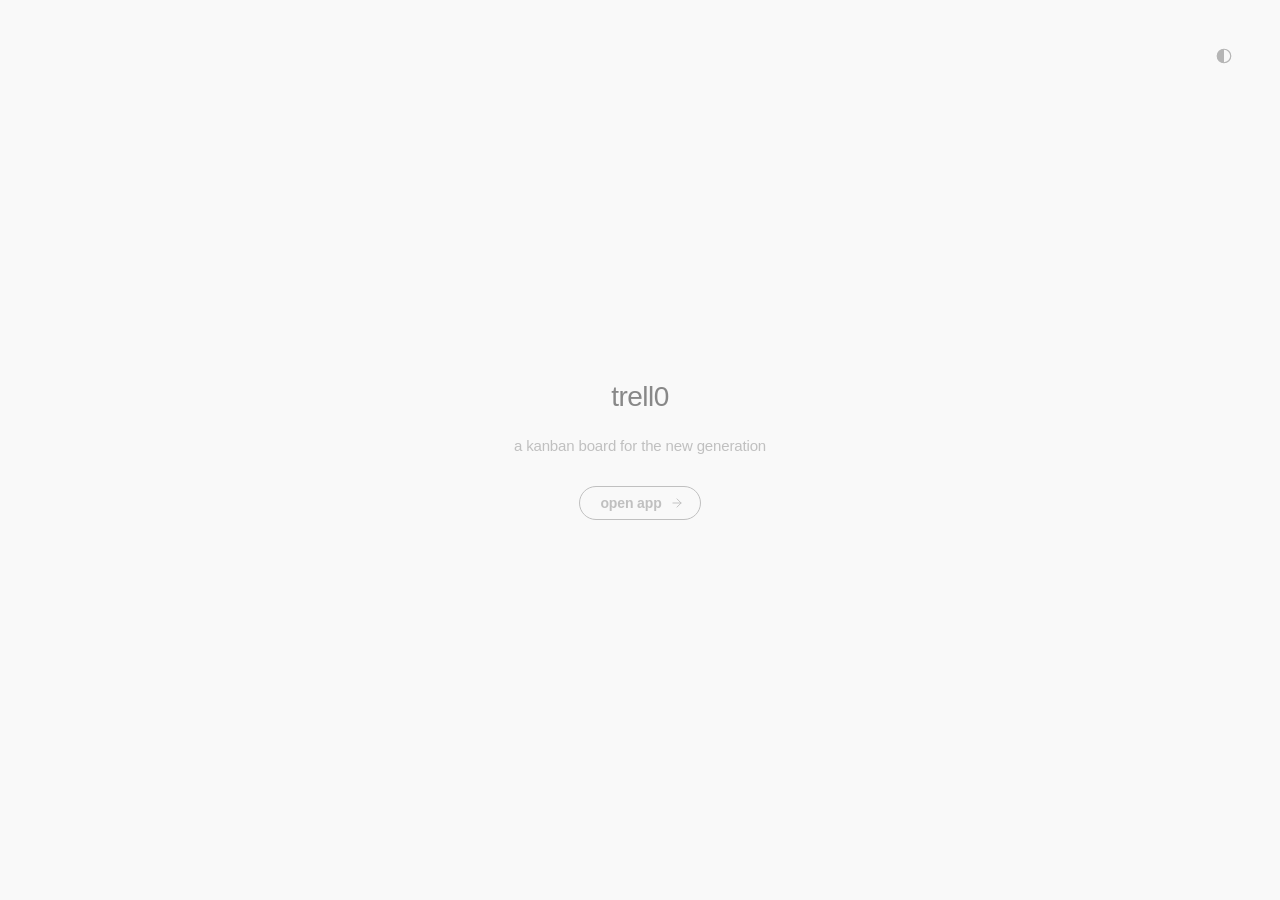
==== commit 0d1d8660: "feat: themes" ====
--- a/index.html
+++ b/index.html
@@ -17,6 +17,54 @@
       :root[data-theme="dark"] {
         --color-paper: #0d0d0f;
         --color-ink: #ececed;
+        --bg: var(--color-paper);
+        --fg: var(--color-ink);
+        --hover: rgba(255, 255, 255, 0.05);
+        color-scheme: dark;
+      }
+      :root[data-theme="midnight"] {
+        --color-paper: #0b0e1a;
+        --color-ink: #b8c5e0;
+        --bg: var(--color-paper);
+        --fg: var(--color-ink);
+        --hover: rgba(255, 255, 255, 0.04);
+        color-scheme: dark;
+      }
+      :root[data-theme="forest"] {
+        --color-paper: #0d1610;
+        --color-ink: #b8d0b8;
+        --bg: var(--color-paper);
+        --fg: var(--color-ink);
+        --hover: rgba(255, 255, 255, 0.04);
+        color-scheme: dark;
+      }
+      :root[data-theme="sunset"] {
+        --color-paper: #fdf3ea;
+        --color-ink: #3d2c24;
+        --bg: var(--color-paper);
+        --fg: var(--color-ink);
+        --hover: rgba(0, 0, 0, 0.035);
+        color-scheme: light;
+      }
+      :root[data-theme="solarized-light"] {
+        --color-paper: #fdf6e3;
+        --color-ink: #657b83;
+        --bg: var(--color-paper);
+        --fg: var(--color-ink);
+        --hover: rgba(0, 0, 0, 0.04);
+        color-scheme: light;
+      }
+      :root[data-theme="catppuccin"] {
+        --color-paper: #24273a;
+        --color-ink: #cad3f5;
+        --bg: var(--color-paper);
+        --fg: var(--color-ink);
+        --hover: rgba(255, 255, 255, 0.04);
+        color-scheme: dark;
+      }
+      :root[data-theme="solarized-dark"] {
+        --color-paper: #002b36;
+        --color-ink: #839496;
         --bg: var(--color-paper);
         --fg: var(--color-ink);
         --hover: rgba(255, 255, 255, 0.05);
@@ -163,19 +211,75 @@
           height: 20px;
         }
       }
+      .theme-dropdown {
+        position: fixed;
+        z-index: 300;
+        min-width: 170px;
+        background: var(--sidebar, var(--bg));
+        border: 1px solid var(--line, rgba(0, 0, 0, 0.06));
+        border-radius: 12px;
+        box-shadow: 0 16px 48px -12px rgba(0, 0, 0, 0.4);
+        padding: 6px;
+        opacity: 0;
+        transform: scale(0.96) translateY(-4px);
+        pointer-events: none;
+        transition:
+          opacity 0.15s var(--curve, ease),
+          transform 0.2s var(--curve, ease);
+      }
+      .theme-dropdown.open {
+        opacity: 1;
+        transform: scale(1) translateY(0);
+        pointer-events: auto;
+      }
+      .theme-dropdown-item {
+        display: flex;
+        align-items: center;
+        gap: 10px;
+        width: 100%;
+        padding: 8px 10px;
+        border: none;
+        background: none;
+        color: var(--fg);
+        font-family: inherit;
+        font-size: 13.5px;
+        text-align: left;
+        cursor: pointer;
+        border-radius: 8px;
+        transition: background-color 0.12s var(--curve, ease);
+      }
+      .theme-dropdown-item:hover {
+        background: var(--hover);
+      }
+      .theme-dropdown-item .row-icon {
+        width: 18px;
+        flex: 0 0 auto;
+        display: flex;
+        align-items: center;
+        justify-content: center;
+        opacity: 0.5;
+      }
+      .theme-dropdown-item .row-icon svg {
+        width: 15px;
+        height: 15px;
+      }
+      .theme-dropdown-item .row-label {
+        flex: 1;
+        opacity: 0.8;
+      }
     </style>
     <script>
       (function () {
         try {
           var saved = localStorage.getItem("trell0-theme");
-          var theme =
-            saved === "dark" || saved === "light"
-              ? saved
-              : window.matchMedia &&
-                  window.matchMedia("(prefers-color-scheme: dark)").matches
-                ? "dark"
-                : "light";
-          document.documentElement.setAttribute("data-theme", theme);
+          if (saved) {
+            document.documentElement.setAttribute("data-theme", saved);
+          } else if (
+            window.matchMedia &&
+            window.matchMedia("(prefers-color-scheme: dark)").matches
+          ) {
+            document.documentElement.setAttribute("data-theme", "dark");
+          }
         } catch (e) {}
       })();
     </script>
@@ -207,30 +311,118 @@
         '<svg viewBox="0 0 24 24" fill="none" stroke="currentColor" stroke-width="1.6" stroke-linecap="round" stroke-linejoin="round"><path d="M21 12.79A9 9 0 1 1 11.21 3 7 7 0 0 0 21 12.79z"/></svg>';
       var ICON_SUN =
         '<svg viewBox="0 0 24 24" fill="none" stroke="currentColor" stroke-width="1.6" stroke-linecap="round" stroke-linejoin="round"><circle cx="12" cy="12" r="4"/><path d="M12 2v2"/><path d="M12 20v2"/><path d="M4.93 4.93l1.41 1.41"/><path d="M17.66 17.66l1.41 1.41"/><path d="M2 12h2"/><path d="M20 12h2"/><path d="M6.34 17.66l-1.41 1.41"/><path d="M19.07 4.93l-1.41 1.41"/></svg>';
+      var ICON_CHECK =
+        '<svg viewBox="0 0 24 24" fill="none" stroke="currentColor" stroke-width="2.5" stroke-linecap="round" stroke-linejoin="round"><path d="M20 6 9 17l-5-5"/></svg>';
+      var ICON_THEME_CMD =
+        '<svg viewBox="0 0 24 24" fill="none" stroke="currentColor" stroke-width="1.6" stroke-linecap="round" stroke-linejoin="round"><circle cx="12" cy="12" r="9"/><path d="M12 3a9 9 0 0 0 0 18z" fill="currentColor" stroke="none"/></svg>';
+
+      var THEMES = [
+        { id: "light", label: "Light", family: "light" },
+        { id: "sunset", label: "Sunset", family: "light" },
+        { id: "solarized-light", label: "Solarized Light", family: "light" },
+        { id: "dark", label: "Dark", family: "dark" },
+        { id: "midnight", label: "Midnight", family: "dark" },
+        { id: "forest", label: "Forest", family: "dark" },
+        { id: "catppuccin", label: "Catppuccin", family: "dark" },
+        { id: "solarized-dark", label: "Solarized Dark", family: "dark" },
+      ];
 
       var themeToggle = document.getElementById("themeToggle");
 
-      function applyTheme(theme) {
-        document.documentElement.setAttribute("data-theme", theme);
-        themeToggle.innerHTML = theme === "dark" ? ICON_SUN : ICON_MOON;
-        themeToggle.title =
-          theme === "dark " ? "switch to light" : "switch to dark";
+      function applyTheme(themeId) {
+        document.documentElement.setAttribute("data-theme", themeId);
+        themeToggle.innerHTML = ICON_THEME_CMD;
+        themeToggle.title = "switch theme";
       }
 
       function currentTheme() {
-        return document.documentElement.getAttribute("data-theme") === "dark"
-          ? "dark"
-          : "light";
+        return document.documentElement.getAttribute("data-theme") || "light";
+      }
+
+      function submitThemeById(id) {
+        applyTheme(id);
+        try {
+          localStorage.setItem("trell0-theme", id);
+        } catch (e) {}
       }
 
       applyTheme(currentTheme());
 
+      var themeDropdownOpen = false;
+
+      function renderThemeDropdown() {
+        var dropdown = document.getElementById("themeDropdown");
+        if (!dropdown) {
+          dropdown = document.createElement("div");
+          dropdown.id = "themeDropdown";
+          dropdown.className = "theme-dropdown";
+          dropdown.role = "listbox";
+          document.body.appendChild(dropdown);
+        }
+        var current = currentTheme();
+        dropdown.innerHTML = "";
+        THEMES.forEach(function (t) {
+          var item = document.createElement("button");
+          item.className =
+            "theme-dropdown-item" + (t.id === current ? " selected" : "");
+          item.type = "button";
+          item.innerHTML =
+            '<span class="row-icon">' +
+            (t.id === current ? ICON_CHECK : "") +
+            '</span><span class="row-label">' +
+            t.label +
+            "</span>";
+          item.addEventListener("click", function (e) {
+            e.stopPropagation();
+            submitThemeById(t.id);
+            closeThemeDropdown();
+          });
+          dropdown.appendChild(item);
+        });
+      }
+
+      function openThemeDropdown() {
+        if (themeDropdownOpen) return;
+        renderThemeDropdown();
+        var dropdown = document.getElementById("themeDropdown");
+        var rect = themeToggle.getBoundingClientRect();
+        dropdown.style.position = "fixed";
+        dropdown.style.top = rect.bottom + 6 + "px";
+        dropdown.style.right = window.innerWidth - rect.right + "px";
+        requestAnimationFrame(function () {
+          dropdown.classList.add("open");
+        });
+        themeDropdownOpen = true;
+        document.addEventListener("keydown", themeDropdownKeyHandler);
+        setTimeout(function () {
+          document.addEventListener("click", themeDropdownOutsideHandler);
+        }, 0);
+      }
+
+      function closeThemeDropdown() {
+        var dropdown = document.getElementById("themeDropdown");
+        if (!dropdown) return;
+        dropdown.classList.remove("open");
+        themeDropdownOpen = false;
+        document.removeEventListener("keydown", themeDropdownKeyHandler);
+        document.removeEventListener("click", themeDropdownOutsideHandler);
+      }
+
+      function themeDropdownKeyHandler(e) {
+        if (e.key === "Escape") closeThemeDropdown();
+      }
+
+      function themeDropdownOutsideHandler(e) {
+        var dropdown = document.getElementById("themeDropdown");
+        if (!dropdown || !themeDropdownOpen) return;
+        if (dropdown.contains(e.target) || themeToggle.contains(e.target))
+          return;
+        closeThemeDropdown();
+      }
+
       themeToggle.addEventListener("click", function () {
-        var next = currentTheme() === "dark" ? "light" : "dark";
-        applyTheme(next);
-        try {
-          localStorage.setItem("trell0-theme", next);
-        } catch (e) {}
+        if (themeDropdownOpen) closeThemeDropdown();
+        else openThemeDropdown();
       });
     </script>
   </body>
